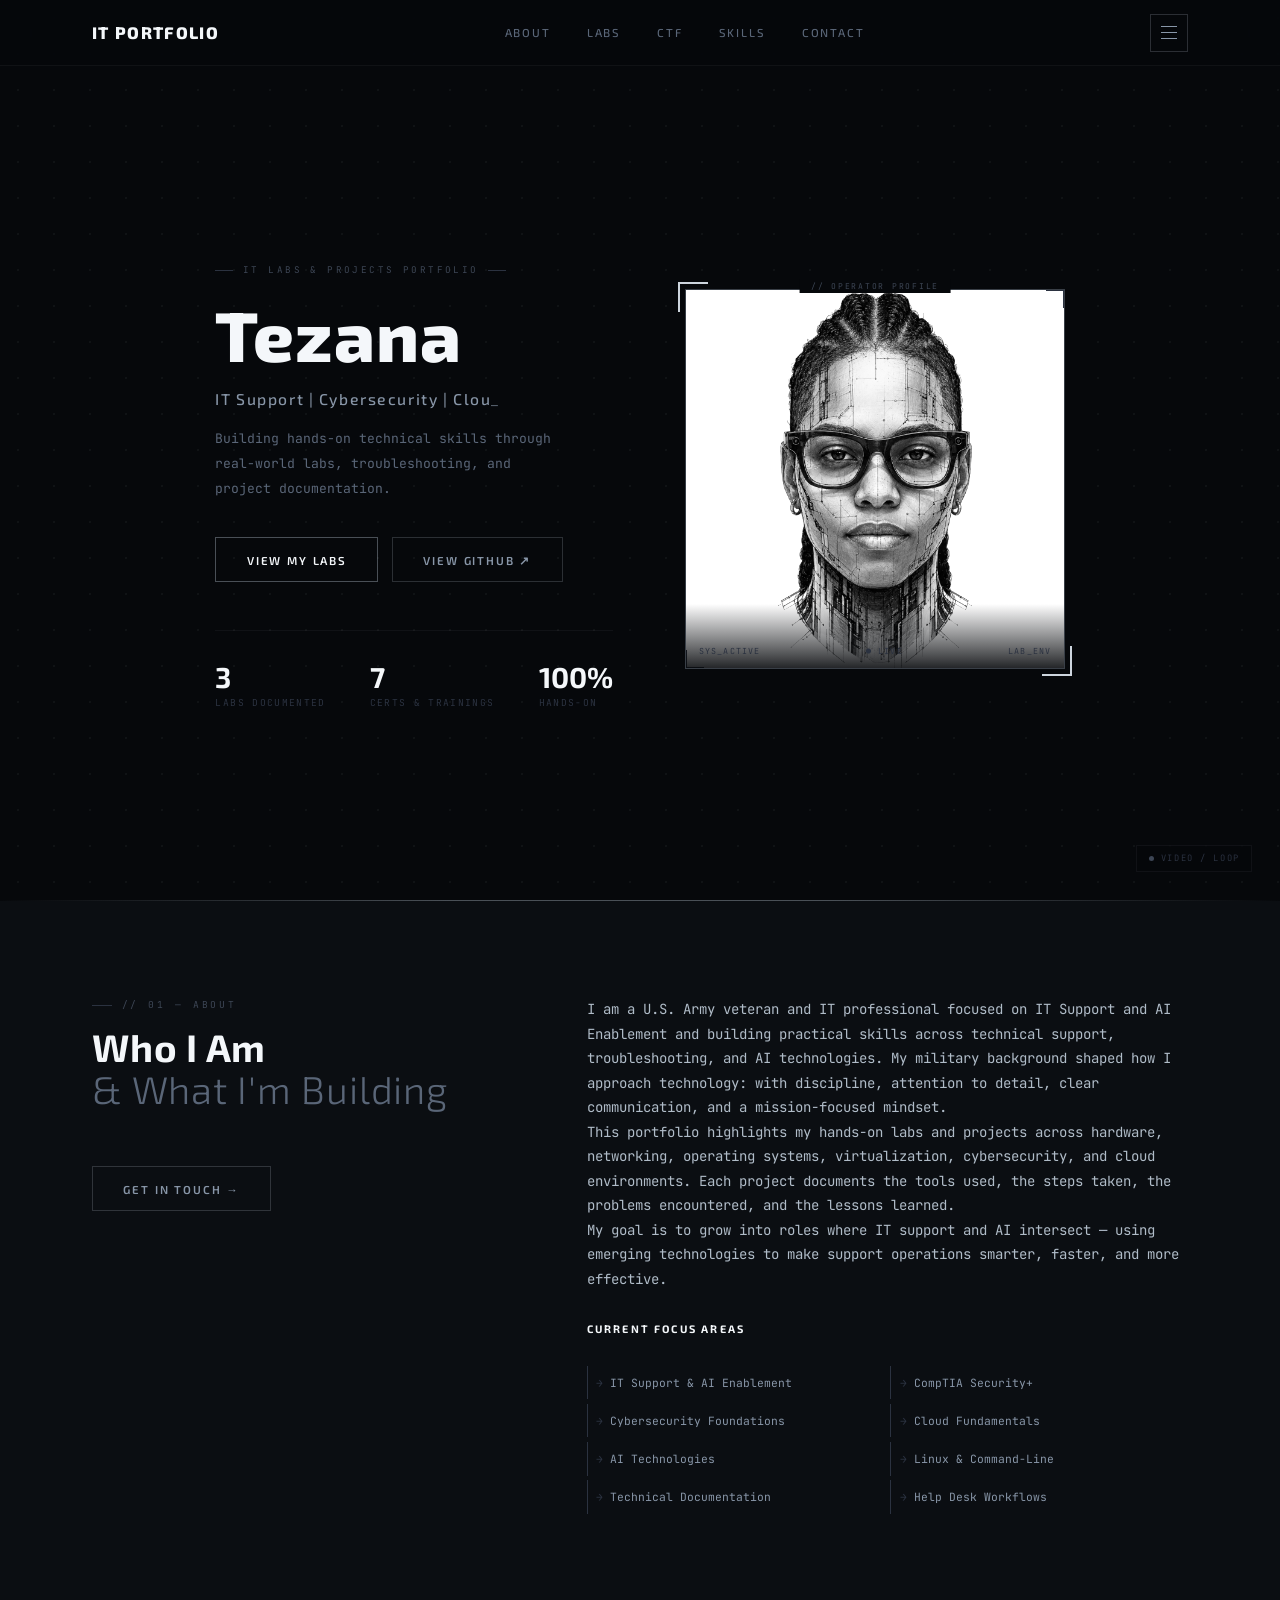
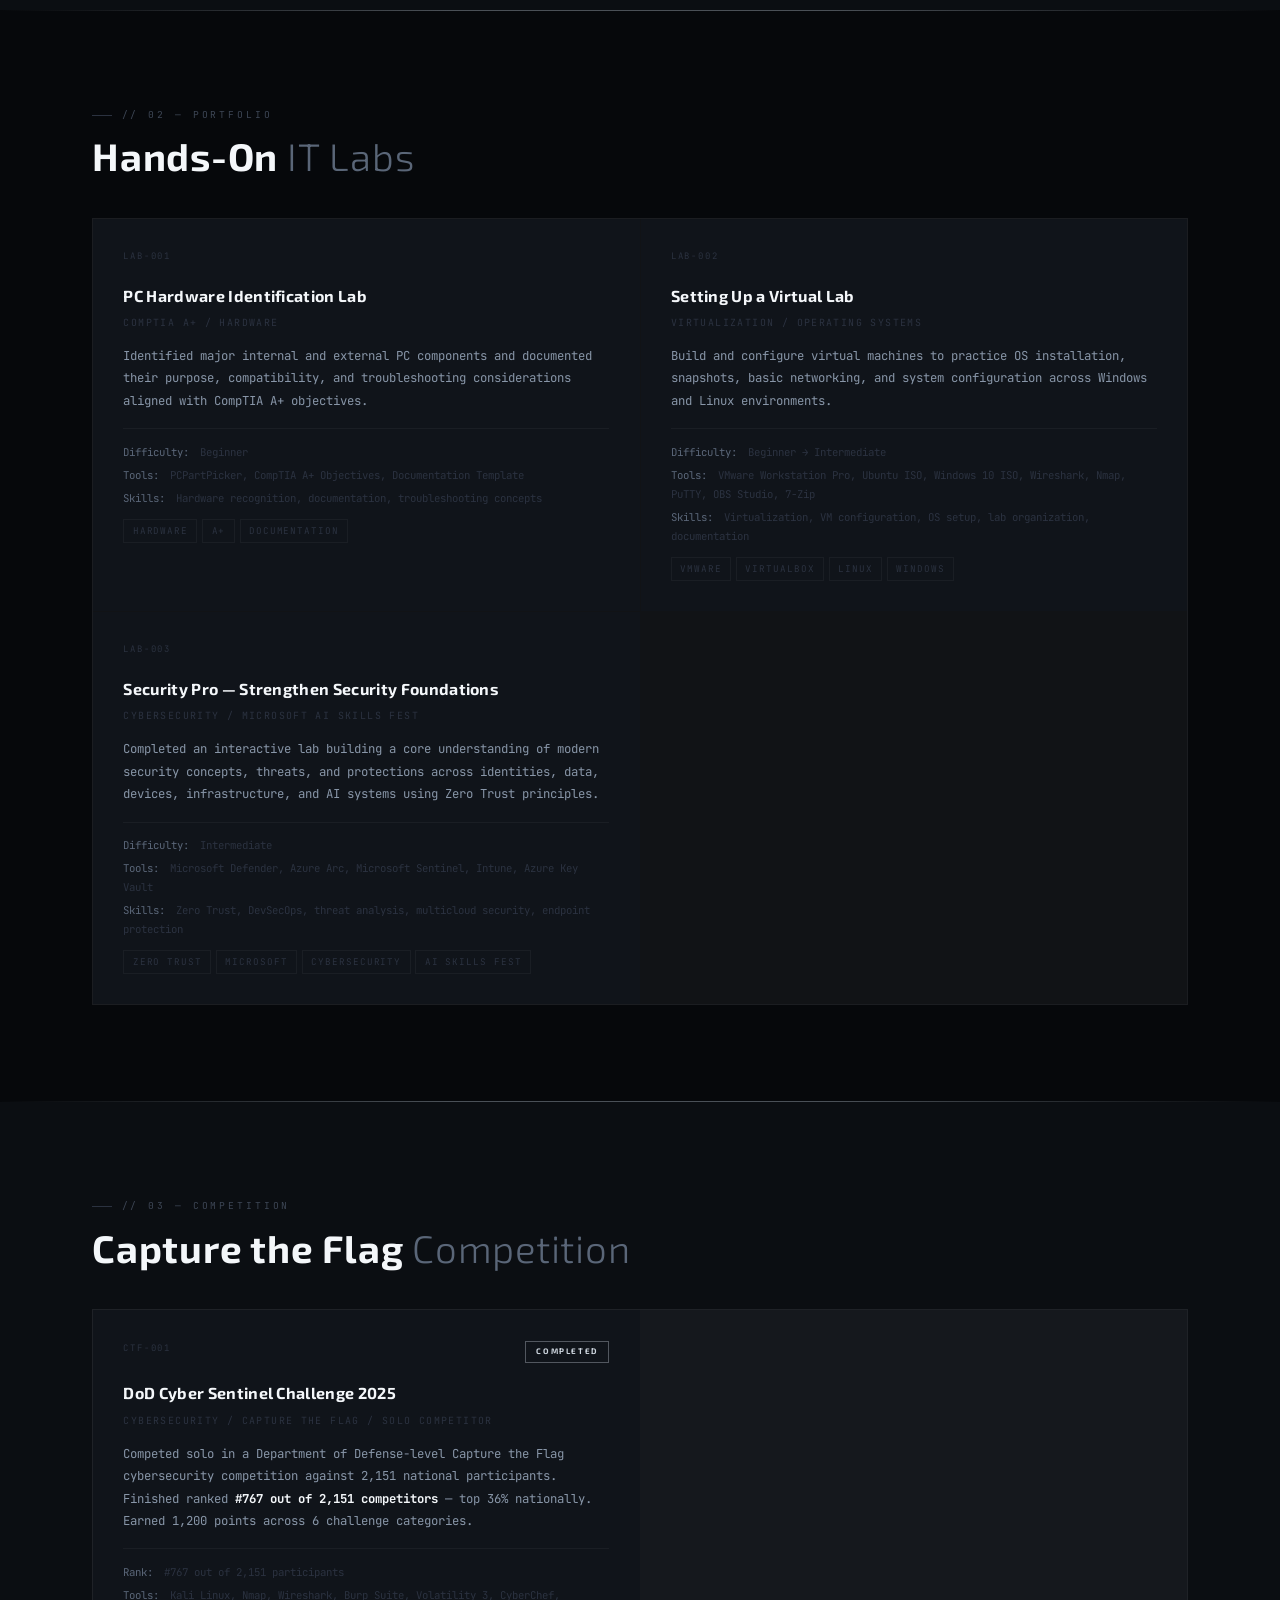
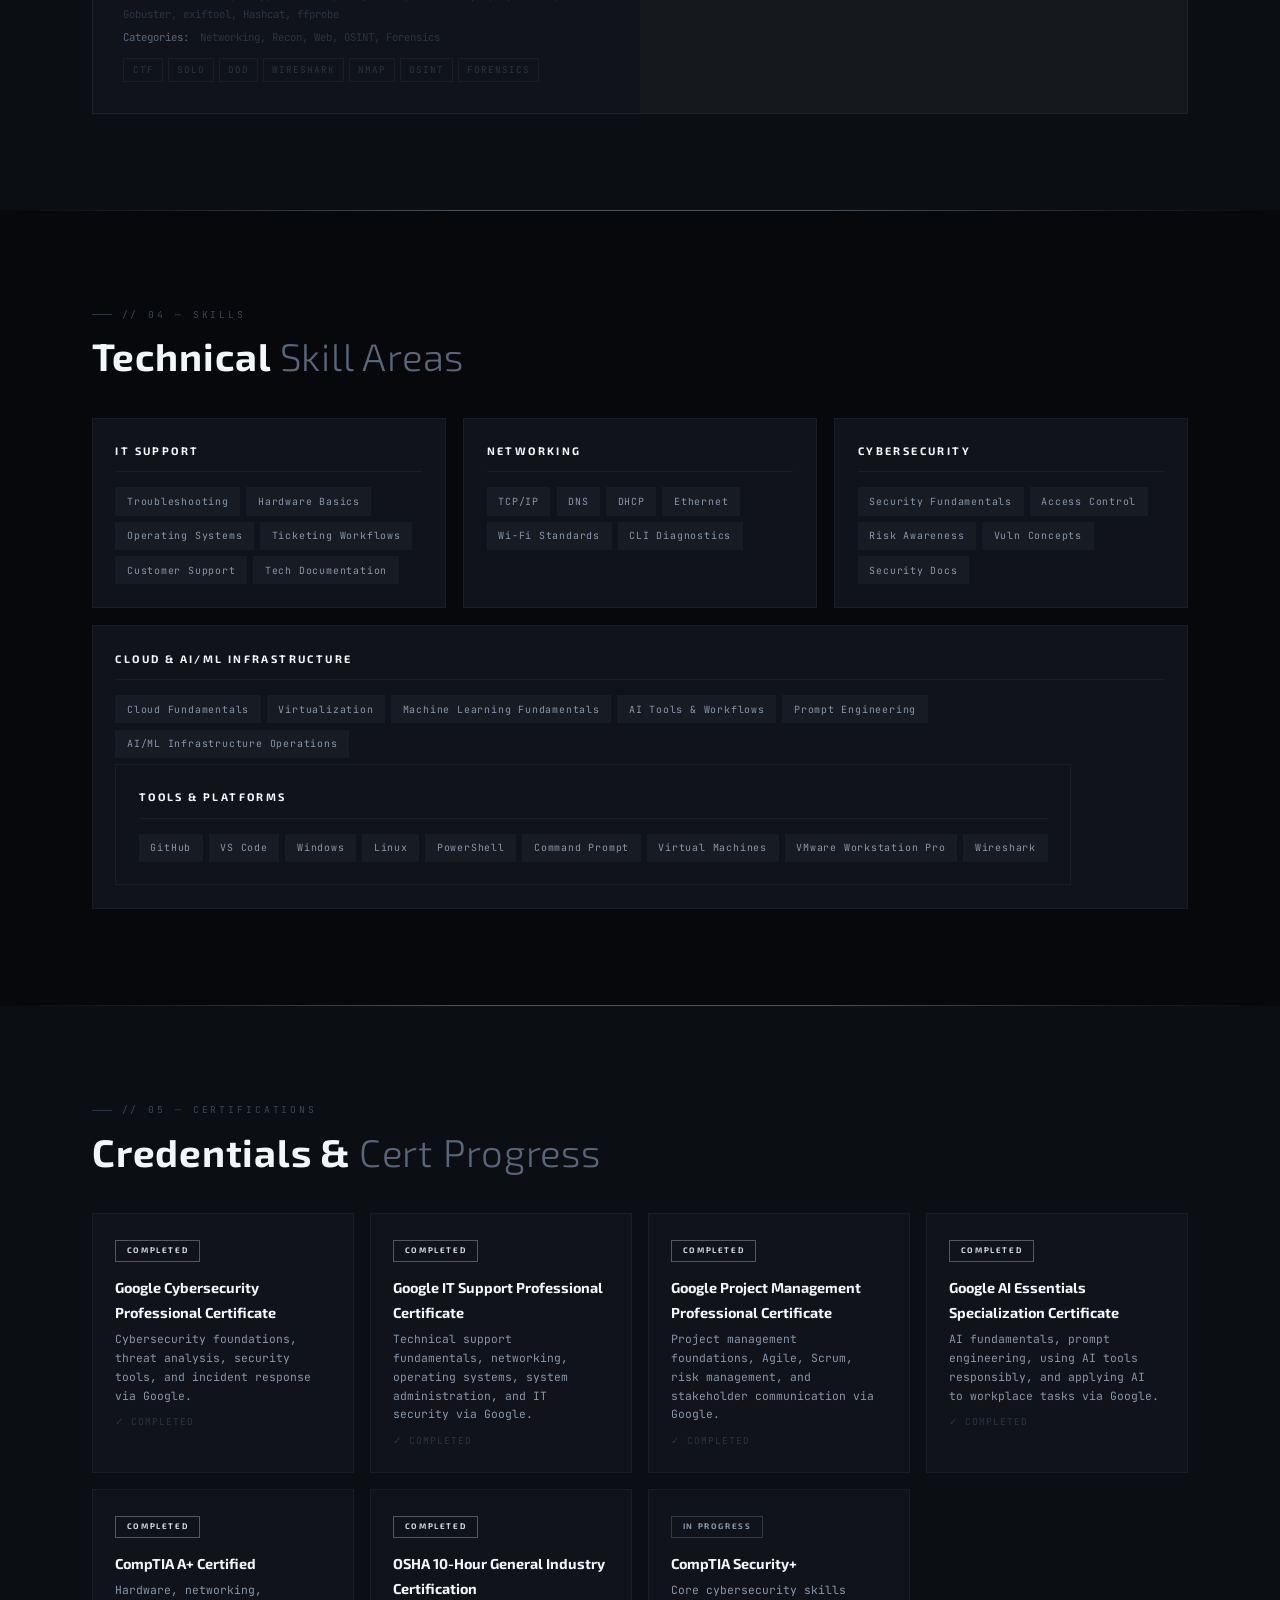
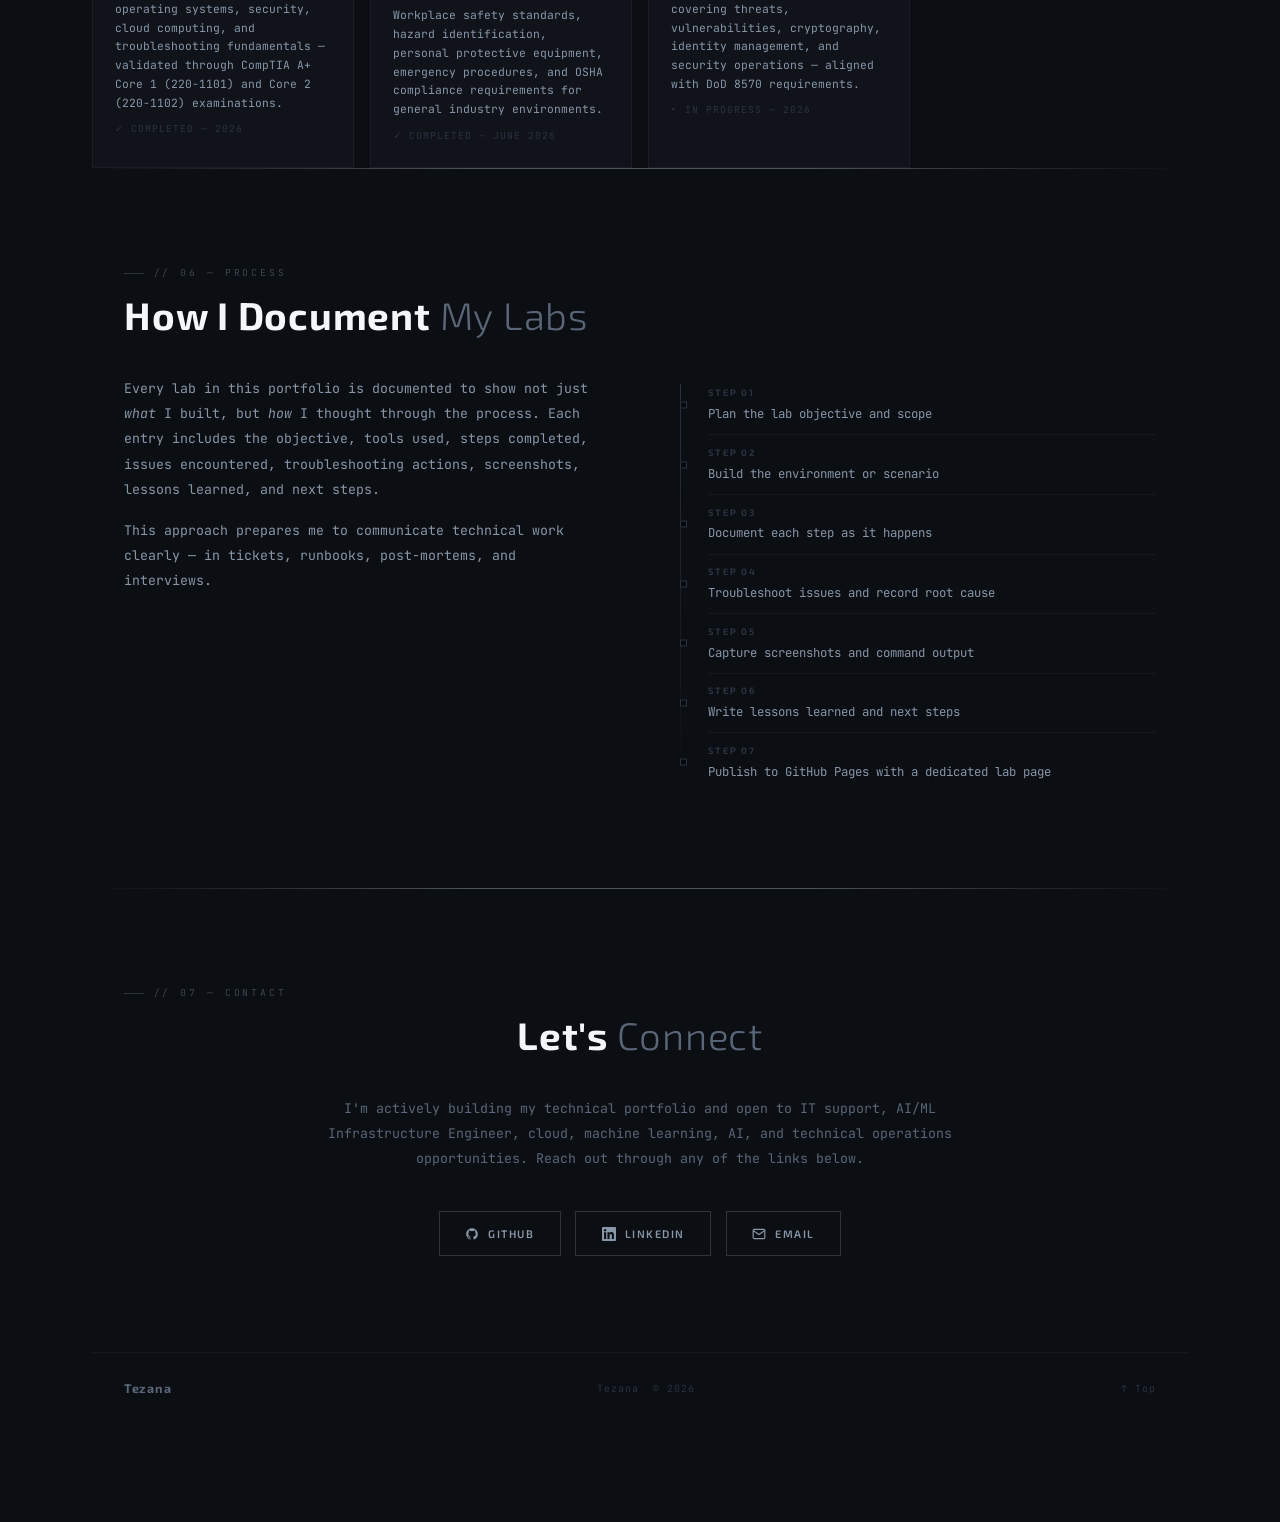
==== index.html @ 2a9b1619 "Refine professional background description in index.html Removed redundancy in the description of pr" ====
<!DOCTYPE html>
<html lang="en">
<head>
  <meta charset="UTF-8"/>
  <meta name="viewport" content="width=device-width, initial-scale=1.0"/>
  <meta name="description" content="Tezana — IT Labs & Project Portfolio. Hands-on labs in IT support, cybersecurity, cloud, and AI/ML Infrastructure Engineer technologies."/>
  <title>Tezana | IT Labs Portfolio</title>
  <link rel="preconnect" href="https://fonts.googleapis.com">
  <link href="https://fonts.googleapis.com/css2?family=Exo+2:wght@300;400;600;700;800&family=JetBrains+Mono:wght@300;400;500&display=swap" rel="stylesheet">

<style>
*,*::before,*::after{box-sizing:border-box;margin:0;padding:0}
html{scroll-behavior:smooth}
:root{
  --void:#06080b;--abyss:#0b0e12;--deep:#10141a;--coal:#171c23;
  --gun:#1f252e;--steel:#2b3240;--dim:#3d4655;--mid:#5a6678;
  --silver:#8896a8;--mist:#b0bcc8;--fog:#cdd5de;--near:#e8ecf0;
  --white:#f4f7fa;--pure:#ffffff;
  --b0:rgba(176,188,200,.06);--b1:rgba(176,188,200,.12);
  --b2:rgba(176,188,200,.22);--b3:rgba(176,188,200,.40);
  --glow-sm:0 0 16px rgba(176,188,200,.12);
  --glow-md:0 0 30px rgba(176,188,200,.18);
  --fh:'Exo 2',sans-serif;--fm:'JetBrains Mono',monospace;
  --nav:66px;--max:1160px;
}
body{background:var(--void);color:var(--mist);font-family:var(--fm);font-size:.875rem;line-height:1.75;overflow-x:hidden}
a{color:inherit;text-decoration:none}
img{display:block;max-width:100%}
::-webkit-scrollbar{width:4px}
::-webkit-scrollbar-track{background:var(--abyss)}
::-webkit-scrollbar-thumb{background:var(--steel);border-radius:2px}
.wrap{max-width:var(--max);margin:0 auto;padding:0 2rem}
.sec{padding:6rem 0}
.ruled{height:1px;background:linear-gradient(90deg,transparent,var(--b3) 35%,var(--b3) 65%,transparent)}
.eyebrow{font-family:var(--fm);font-size:.6rem;letter-spacing:.3em;text-transform:uppercase;color:var(--dim);display:flex;align-items:center;gap:.6rem;margin-bottom:.75rem}
.eyebrow::before{content:'';flex-shrink:0;width:20px;height:1px;background:var(--steel)}
.sec-title{font-family:var(--fh);font-size:clamp(1.7rem,3vw,2.4rem);font-weight:700;color:var(--white);letter-spacing:.02em;line-height:1.1;margin-bottom:2.5rem}
.sec-title span{color:var(--mid);font-weight:300}
.reveal{opacity:0;transform:translateY(20px);transition:opacity .65s ease,transform .65s ease}
.reveal.on{opacity:1;transform:none}
.btn{display:inline-flex;align-items:center;gap:.45rem;font-family:var(--fh);font-size:.72rem;font-weight:600;letter-spacing:.16em;text-transform:uppercase;padding:.72rem 1.9rem;border:1px solid var(--b3);color:var(--white);background:transparent;cursor:pointer;position:relative;overflow:hidden;transition:box-shadow .25s,border-color .25s}
.btn::after{content:'';position:absolute;inset:0;background:rgba(255,255,255,.06);transform:translateX(-110%);transition:transform .3s ease}
.btn:hover{border-color:var(--fog);box-shadow:var(--glow-md)}
.btn:hover::after{transform:translateX(0)}
.btn-ghost{border-color:var(--b2);color:var(--silver)}
.btn-ghost:hover{border-color:var(--b2);color:var(--mist)}
.btn-card{font-family:var(--fm);font-size:.62rem;letter-spacing:.1em;text-transform:uppercase;padding:.4rem 1rem;border:1px solid var(--b2);color:var(--silver);background:transparent;display:inline-block;transition:all .2s}
.btn-card:hover{border-color:var(--b3);color:var(--white);background:var(--gun)}
.badge{display:inline-block;font-family:var(--fh);font-size:.5rem;font-weight:700;letter-spacing:.2em;text-transform:uppercase;padding:.22rem .65rem;border:1px solid currentColor;line-height:1.6}
.b-done{color:var(--fog);border-color:rgba(205,213,222,.35)}
.b-wip{color:var(--silver);border-color:rgba(136,150,168,.28)}
.b-plan{color:var(--dim);border-color:rgba(61,70,85,.55)}
#nav{position:fixed;top:0;left:0;right:0;z-index:600;height:var(--nav);background:rgba(6,8,11,.92);backdrop-filter:blur(24px) saturate(150%);border-bottom:1px solid var(--b0);display:flex;align-items:center;transition:border-color .3s,box-shadow .3s}
#nav.scrolled{border-bottom-color:var(--b2);box-shadow:0 4px 32px rgba(0,0,0,.55)}
#nav .wrap{display:flex;align-items:center;justify-content:space-between;width:100%}
.nav-logo{font-family:var(--fh);font-size:1.05rem;font-weight:800;letter-spacing:.08em;color:var(--white)}
.nav-logo span{font-weight:300;color:var(--silver)}
.nav-desk{list-style:none;display:flex;align-items:center;gap:2.25rem}
.nav-desk a{font-family:var(--fh);font-size:.72rem;font-weight:500;letter-spacing:.16em;text-transform:uppercase;color:var(--mid);position:relative;transition:color .2s}
.nav-desk a::after{content:'';position:absolute;bottom:-4px;left:0;right:0;height:1px;background:var(--fog);transform:scaleX(0);transform-origin:left;transition:transform .25s}
.nav-desk a:hover{color:var(--white)}
.nav-desk a:hover::after{transform:scaleX(1)}
.hbg{display:flex;flex-direction:column;justify-content:center;align-items:center;gap:5px;width:38px;height:38px;background:none;border:1px solid var(--b2);cursor:pointer;flex-shrink:0;transition:border-color .2s,box-shadow .2s}
.hbg:hover{border-color:var(--b2);box-shadow:var(--glow-sm)}
.hbg .bar{display:block;width:16px;height:1px;background:var(--silver);transition:transform .3s,opacity .3s,width .3s}
.hbg.open .bar:nth-child(1){transform:translateY(6px) rotate(45deg)}
.hbg.open .bar:nth-child(2){opacity:0;width:0}
.hbg.open .bar:nth-child(3){transform:translateY(-6px) rotate(-45deg)}
#dd{display:none;position:fixed;top:var(--nav);right:0;width:min(300px,90vw);background:rgba(15,19,24,.97);border:1px solid var(--b2);border-top:0;backdrop-filter:blur(24px);z-index:610;box-shadow:-4px 16px 48px rgba(0,0,0,.7)}
#dd.open{display:block}
.dd-head{padding:1rem 1.4rem .65rem;font-size:.55rem;letter-spacing:.3em;text-transform:uppercase;color:var(--steel);border-bottom:1px solid var(--b0);display:flex;justify-content:space-between;align-items:center}
.dd-dot{width:5px;height:5px;border-radius:50%;background:var(--dim);animation:pulse 2s ease infinite}
@keyframes pulse{0%,100%{opacity:1}50%{opacity:.2}}
.dd-list{list-style:none;padding:.4rem 0 .75rem}
.dd-list li a{display:flex;align-items:center;justify-content:space-between;padding:.65rem 1.4rem;font-family:var(--fh);font-size:1rem;font-weight:600;letter-spacing:.05em;color:var(--silver);border-bottom:1px solid var(--b0);transition:color .2s,background .2s,padding-left .2s}
.dd-list li:last-child a{border-bottom:0}
.dd-list li a:hover{color:var(--white);background:rgba(255,255,255,.03);padding-left:1.8rem}
.dd-arr{font-size:.65rem;color:var(--steel)}
#home{position:relative;min-height:100vh;display:flex;align-items:center;padding-top:var(--nav);overflow:hidden}
.vid-bg{position:absolute;inset:0;z-index:0;pointer-events:none}
.vid-bg video{width:100%;height:100%;object-fit:cover;object-position:center;opacity:.18;filter:grayscale(100%) brightness(.85)}
.vid-bg::before{content:'';position:absolute;inset:0;z-index:1;background:radial-gradient(ellipse 75% 65% at 55% 45%,transparent 15%,rgba(6,8,11,.72) 75%),linear-gradient(to bottom,rgba(6,8,11,.65) 0%,transparent 25%,transparent 72%,rgba(6,8,11,.95) 100%),linear-gradient(to right,rgba(6,8,11,.55) 0%,transparent 30%)}
.dots{position:absolute;inset:0;z-index:1;background-image:radial-gradient(circle,rgba(176,188,200,.055) 1px,transparent 1px);background-size:36px 36px;pointer-events:none}
.hero-in{position:relative;z-index:2;display:grid;grid-template-columns:1fr 380px;gap:4.5rem;align-items:center;width:100%}
.hero-copy{animation:up .75s ease both}
@keyframes up{from{opacity:0;transform:translateY(24px)}to{opacity:1;transform:none}}
.hero-badge{display:inline-flex;align-items:center;gap:.6rem;font-family:var(--fm);font-size:.58rem;letter-spacing:.26em;text-transform:uppercase;color:var(--dim);margin-bottom:1.4rem}
.hero-badge::before,.hero-badge::after{content:'';display:block;height:1px;width:18px;background:var(--steel)}
h1.hname{font-family:var(--fh);font-size:clamp(3rem,5.5vw,5.2rem);font-weight:800;color:var(--white);line-height:.95;letter-spacing:.015em;margin-bottom:1.1rem}
h1.hname .last{display:block;font-weight:300;color:var(--fog)}
.hero-hl{font-family:var(--fh);font-size:clamp(.78rem,1.4vw,.98rem);font-weight:500;letter-spacing:.1em;color:var(--silver);margin-bottom:.9rem;min-height:1.5em}
.cursor{opacity:.6;animation:blink 1s step-end infinite}
@keyframes blink{0%,100%{opacity:.6}50%{opacity:0}}
.hero-sub{font-size:.82rem;line-height:1.9;color:var(--mid);max-width:44ch;margin-bottom:2.2rem}
.hero-btns{display:flex;gap:.85rem;flex-wrap:wrap}
.hstats{display:flex;gap:2.75rem;margin-top:3rem;padding-top:2rem;border-top:1px solid var(--b0)}
.hs-n{font-family:var(--fh);font-size:1.8rem;font-weight:700;color:var(--white);line-height:1}
.hs-l{font-size:.6rem;letter-spacing:.14em;text-transform:uppercase;color:var(--steel);margin-top:.2rem}
.pf-wrap{animation:pf .9s .2s ease both}
@keyframes pf{from{opacity:0;transform:translateY(18px) scale(.97)}to{opacity:1;transform:none}}
.pf-outer{position:relative;display:inline-block;width:100%}
.pf-outer::before,.pf-outer::after{content:'';position:absolute;width:30px;height:30px;z-index:5}
.pf-outer::before{top:-7px;left:-7px;border-top:2px solid var(--fog);border-left:2px solid var(--fog)}
.pf-outer::after{bottom:-7px;right:-7px;border-bottom:2px solid var(--fog);border-right:2px solid var(--fog)}
.pf-inner{border:1px solid var(--b2);overflow:hidden;background:var(--coal);position:relative}
.pf-inner::before,.pf-inner::after{content:'';position:absolute;z-index:4;pointer-events:none;width:18px;height:18px}
.pf-inner::before{top:0;right:0;border-top:1px solid var(--steel);border-right:1px solid var(--steel)}
.pf-inner::after{bottom:0;left:0;border-bottom:1px solid var(--steel);border-left:1px solid var(--steel)}
.pf-inner img{width:100%;display:block;filter:grayscale(100%) contrast(1.06);transition:filter .45s}
.pf-outer:hover .pf-inner img{filter:grayscale(55%) contrast(1.08)}
.pf-placeholder{width:100%;aspect-ratio:3/4;background:var(--coal);display:flex;flex-direction:column;align-items:center;justify-content:center;gap:1rem}
.pf-placeholder .initials{font-family:var(--fh);font-size:4rem;font-weight:800;color:var(--steel);letter-spacing:.05em}
.pf-placeholder .ph-label{font-family:var(--fm);font-size:.6rem;letter-spacing:.2em;text-transform:uppercase;color:var(--dim);text-align:center}
.pf-scan{position:absolute;left:0;right:0;height:70px;background:linear-gradient(transparent,rgba(200,210,220,.05),transparent);pointer-events:none;z-index:3;top:-70px;animation:scan 3.8s linear infinite}
@keyframes scan{to{top:110%}}
.pf-hud{position:absolute;bottom:0;left:0;right:0;z-index:5;padding:2.5rem .8rem .6rem;background:linear-gradient(transparent,rgba(6,8,11,.88));display:flex;justify-content:space-between;font-family:var(--fm);font-size:.52rem;letter-spacing:.14em;text-transform:uppercase;color:var(--steel)}
.live{animation:blink 2.2s step-end infinite}
.pf-id{position:absolute;top:-10px;left:50%;transform:translateX(-50%);font-family:var(--fm);font-size:.5rem;letter-spacing:.22em;text-transform:uppercase;color:var(--dim);background:var(--void);padding:0 .7rem;white-space:nowrap;z-index:6}
.vid-tag{position:absolute;bottom:1.75rem;right:1.75rem;z-index:10;display:flex;align-items:center;gap:.45rem;font-family:var(--fm);font-size:.55rem;letter-spacing:.18em;text-transform:uppercase;color:var(--steel);border:1px solid var(--b0);background:rgba(6,8,11,.55);padding:.3rem .7rem;backdrop-filter:blur(8px)}
.vid-dot{width:5px;height:5px;border-radius:50%;background:var(--dim);animation:blink 1.9s ease infinite}
#about{background:var(--abyss)}
.about-grid{display:grid;grid-template-columns:1fr 1.45fr;gap:5rem;align-items:start}
.about-body p{font-size:.83rem;line-height:1.9;color:var(--silver);margin-bottom:1.1rem}
.focus-grid{display:grid;grid-template-columns:1fr 1fr;gap:.3rem;margin-top:1.75rem}
.fi{font-size:.71rem;color:var(--silver);padding:.42rem .55rem;border-left:1px solid var(--steel);transition:border-color .2s,color .2s}
.fi::before{content:'→ ';color:var(--steel)}
.fi:hover{border-color:var(--fog);color:var(--white)}
.labs-grid{display:grid;grid-template-columns:repeat(2,1fr);gap:1px;background:var(--b0);border:1px solid var(--b0)}
.lc{background:var(--deep);padding:1.9rem;display:block;color:inherit;transition:background .22s}
.lc:hover{background:var(--coal)}
.lc-row1{display:flex;justify-content:space-between;align-items:flex-start;margin-bottom:1.05rem}
.lc-num{font-family:var(--fm);font-size:.56rem;letter-spacing:.2em;color:var(--steel)}
.lc-title{font-family:var(--fh);font-size:1rem;font-weight:700;color:var(--white);margin-bottom:.28rem;letter-spacing:.02em}
.lc-cat{font-size:.62rem;letter-spacing:.14em;text-transform:uppercase;color:var(--steel);margin-bottom:.85rem}
.lc-sum{font-size:.77rem;line-height:1.82;color:var(--silver);margin-bottom:1rem}
.lc-meta{border-top:1px solid var(--b0);padding-top:.85rem;display:flex;flex-direction:column;gap:.28rem;font-size:.67rem;color:var(--steel)}
.lc-meta strong{color:var(--mid);font-weight:400;margin-right:.3rem}
.chips{display:flex;flex-wrap:wrap;gap:.3rem;margin-top:.7rem}
.chip{font-size:.58rem;letter-spacing:.1em;text-transform:uppercase;padding:.18rem .52rem;border:1px solid var(--b0);color:var(--steel);transition:border-color .2s,color .2s}
.lc:hover .chip{border-color:var(--b1);color:var(--mid)}
#ctf{background:var(--abyss)}
.proj-grid{display:grid;grid-template-columns:repeat(2,1fr);gap:1.4rem}
.pc{border:1px solid var(--b0);padding:1.9rem;background:var(--deep);position:relative;overflow:hidden;transition:border-color .25s,box-shadow .25s}
.pc::after{content:'';position:absolute;top:0;left:0;right:0;height:1px;background:linear-gradient(90deg,transparent,var(--b2),transparent);opacity:0;transition:opacity .3s}
.pc:hover{border-color:var(--b2);box-shadow:var(--glow-sm)}
.pc:hover::after{opacity:1}
.pc-num{font-family:var(--fm);font-size:.52rem;letter-spacing:.22em;color:var(--steel);margin-bottom:.55rem}
.pc-title{font-family:var(--fh);font-size:1.05rem;font-weight:700;color:var(--white);margin-bottom:.45rem}
.pc-prob{font-size:.72rem;color:var(--steel);font-style:italic;margin-bottom:.8rem;line-height:1.65}
.pc-body{font-size:.77rem;line-height:1.85;color:var(--silver);margin-bottom:.85rem}
.pc-tools{font-size:.64rem;color:var(--steel);margin-bottom:1.2rem}
.pc-tools strong{color:var(--mid);font-weight:400}
.sk-grid{display:grid;grid-template-columns:repeat(3,1fr);gap:1.1rem}
.sg{background:var(--deep);border:1px solid var(--b0);padding:1.4rem;transition:border-color .2s}
.sg:hover{border-color:var(--b1)}
.sg:last-child{grid-column:1/-1}
.sg-h{font-family:var(--fh);font-size:.68rem;font-weight:700;letter-spacing:.22em;text-transform:uppercase;color:var(--white);padding-bottom:.7rem;margin-bottom:.95rem;border-bottom:1px solid var(--b0)}
.tags{display:flex;flex-wrap:wrap;gap:.38rem}
.sk{font-size:.62rem;letter-spacing:.08em;padding:.28rem .66rem;background:var(--coal);color:var(--silver);border:1px solid transparent;transition:all .2s}
.sk:hover{border-color:var(--b2);background:var(--gun);color:var(--white)}
#certs{background:var(--abyss)}
.cert-grid{display:grid;grid-template-columns:repeat(auto-fill,minmax(255px,1fr));gap:1rem}
.cc{border:1px solid var(--b0);padding:1.4rem;background:var(--deep);transition:border-color .2s}
.cc:hover{border-color:var(--b2)}
.cc .badge{margin-bottom:.85rem;display:inline-block}
.cc-name{font-family:var(--fh);font-size:.9rem;font-weight:700;color:var(--white);margin-bottom:.3rem}
.cc-focus{font-size:.71rem;color:var(--silver);line-height:1.65;margin-bottom:.55rem}
.cc-date{font-size:.6rem;letter-spacing:.1em;text-transform:uppercase;color:var(--steel)}
.doc-grid{display:grid;grid-template-columns:1fr 1fr;gap:5rem;align-items:start}
.doc-body p{font-size:.83rem;line-height:1.9;color:var(--silver);margin-bottom:1rem}
.tl{list-style:none;position:relative;padding-left:1.75rem}
.tl::before{content:'';position:absolute;left:0;top:8px;bottom:8px;width:1px;background:linear-gradient(var(--steel),transparent)}
.tl li{position:relative;padding:.6rem 0;font-size:.77rem;color:var(--silver);border-bottom:1px solid var(--b0)}
.tl li:last-child{border-bottom:none}
.tl li::before{content:'';position:absolute;left:-1.75rem;top:50%;transform:translateY(-50%);width:7px;height:7px;border:1px solid var(--steel);background:var(--void)}
.tl li strong{display:block;font-family:var(--fh);font-size:.58rem;letter-spacing:.2em;text-transform:uppercase;color:var(--steel);font-weight:700;margin-bottom:.1rem}
#contact{background:var(--abyss)}
.con-c{max-width:640px;margin:0 auto;text-align:center}
.con-c p{font-size:.83rem;line-height:1.9;color:var(--mid);margin-bottom:2.5rem}
.con-links{display:flex;justify-content:center;flex-wrap:wrap;gap:.9rem}
.cl-btn{display:inline-flex;align-items:center;gap:.55rem;font-family:var(--fh);font-size:.68rem;font-weight:600;letter-spacing:.14em;text-transform:uppercase;padding:.72rem 1.6rem;border:1px solid var(--b2);color:var(--silver);background:transparent;transition:all .22s}
.cl-btn:hover{border-color:var(--b3);color:var(--white);background:var(--gun);box-shadow:var(--glow-sm)}
.cl-btn svg{width:14px;height:14px;flex-shrink:0;fill:currentColor}
footer{border-top:1px solid var(--b0);padding:1.6rem 0}
footer .wrap{display:flex;justify-content:space-between;align-items:center;font-size:.62rem;letter-spacing:.1em;color:var(--steel)}
footer a{transition:color .2s}
footer a:hover{color:var(--white)}
.f-brand{font-family:var(--fh);font-size:.78rem;font-weight:700;color:var(--mid);letter-spacing:.06em}
@media(max-width:1024px){.sk-grid{grid-template-columns:repeat(2,1fr)}.sg:last-child{grid-column:auto}}
@media(max-width:820px){.hero-in{grid-template-columns:1fr;gap:3rem}.pf-wrap{order:-1}.pf-outer{max-width:300px;margin:0 auto}.about-grid,.doc-grid{grid-template-columns:1fr;gap:3rem}.labs-grid,.proj-grid{grid-template-columns:1fr}.nav-desk{display:none}footer .wrap{flex-direction:column;gap:.5rem;text-align:center}}
@media(max-width:540px){.sk-grid{grid-template-columns:1fr}.wrap{padding:0 1.2rem}.sec{padding:4rem 0}}
</style>
</head>
<body>

<nav id="nav">
  <div class="wrap">
    <a href="#home" class="nav-logo">IT PORTFOLIO</a>
    <ul class="nav-desk">
      <li><a href="#about">About</a></li>
      <li><a href="#labs">Labs</a></li>
      <li><a href="#ctf">CTF</a></li>
      <li><a href="#skills">Skills</a></li>
      <li><a href="#contact">Contact</a></li>
    </ul>
    <button class="hbg" id="hbg" aria-label="Menu">
      <span class="bar"></span><span class="bar"></span><span class="bar"></span>
    </button>
  </div>
</nav>

<div id="dd">
  <div class="dd-head"><span>Navigation</span><span class="dd-dot"></span></div>
  <ul class="dd-list">
    <li><a href="#home">Home <span class="dd-arr">→</span></a></li>
    <li><a href="#labs">Portfolio <span class="dd-arr">→</span></a></li>
    <li><a href="https://www.linkedin.com/in/tezanawhite/" target="_blank" rel="noopener">LinkedIn <span class="dd-arr">↗</span></a></li>
    <li><a href="https://github.com/tezana" target="_blank" rel="noopener">GitHub <span class="dd-arr">↗</span></a></li>
    <li><a href="#contact">Contact <span class="dd-arr">→</span></a></li>
  </ul>
</div>

<section id="home">
  <div class="vid-bg">
    <video autoplay muted loop playsinline aria-hidden="true">
      <source src="assets/videos/hero-video.mp4" type="video/mp4"/>
    </video>
  </div>
  <div class="dots" aria-hidden="true"></div>
  <div class="wrap">
    <div class="hero-in">
      <div class="hero-copy">
        <div class="hero-badge">IT Labs &amp; Projects Portfolio</div>
        <h1 class="hname">Tezana</h1>
        <p class="hero-hl"><span id="tw">IT Support | Cybersecurity | Cloud | AI/ML Infrastructure Engineer Labs</span><span class="cursor">_</span></p>
        <p class="hero-sub">Building hands-on technical skills through real-world labs, troubleshooting, and project documentation.</p>
        <div class="hero-btns">
          <a href="#labs" class="btn">View My Labs</a>
          <a href="https://github.com/tezana" target="_blank" rel="noopener" class="btn btn-ghost">View GitHub ↗</a>
        </div>
        <div class="hstats">
          <div><div class="hs-n" data-count="3">3</div><div class="hs-l">Labs Documented</div></div>
          <div><div class="hs-n" data-count="7">7</div><div class="hs-l">Certs &amp; Trainings</div></div>
          <div><div class="hs-n" data-count="100" data-sfx="%">100%</div><div class="hs-l">Hands-On</div></div>
        </div>
      </div>
      <div class="pf-wrap">
        <div class="pf-outer">
          <span class="pf-id">// OPERATOR PROFILE</span>
          <div class="pf-inner">
            <div class="pf-scan" aria-hidden="true"></div>
            <img src="assets/images/profile-sci-fi.png" alt="Tezana portrait"/>
            <div class="pf-hud">
              <span>SYS_ACTIVE</span>
              <span class="live">● LIVE</span>
              <span>LAB_ENV</span>
            </div>
          </div>
        </div>
      </div>
    </div>
  </div>
  <div class="vid-tag" aria-hidden="true"><span class="vid-dot"></span> Video / Loop</div>
</section>

<div class="ruled"></div>

<section id="about" class="sec">
  <div class="wrap">
    <div class="about-grid">
      <div>
        <div class="eyebrow">// 01 — About</div>
        <h2 class="sec-title">Who I Am<br><span>&amp; What I'm Building</span></h2>
        <a href="#contact" class="btn btn-ghost" style="margin-top:1rem">Get In Touch →</a>
      </div>
      <div class="reveal">
<p>I am a U.S. Army veteran and IT professional focused on IT Support and AI Enablement and building practical skills across technical support, troubleshooting, and AI technologies. My military background shaped how I approach technology: with discipline, attention to detail, clear communication, and a mission-focused mindset.</p>
<p>This portfolio highlights my hands-on labs and projects across hardware, networking, operating systems, virtualization, cybersecurity, and cloud environments. Each project documents the tools used, the steps taken, the problems encountered, and the lessons learned.</p>
<p>My goal is to grow into roles where IT support and AI intersect — using emerging technologies to make support operations smarter, faster, and more effective.</p>
        <p style="font-family:var(--fh);font-size:.68rem;letter-spacing:.2em;color:var(--white);margin-top:1.75rem;margin-bottom:.55rem;font-weight:700;text-transform:uppercase;">Current Focus Areas</p>
        <div class="focus-grid">
          <span class="fi">IT Support &amp; AI Enablement</span>
          <span class="fi">CompTIA Security+</span>
          <span class="fi">Cybersecurity Foundations</span>
          <span class="fi">Cloud Fundamentals</span>
          <span class="fi">AI Technologies</span>
          <span class="fi">Linux &amp; Command-Line</span>
          <span class="fi">Technical Documentation</span>
          <span class="fi">Help Desk Workflows</span>
        </div>
      </div>
    </div>
  </div>
</section>

<div class="ruled"></div>

<section id="labs" class="sec">
  <div class="wrap">
    <div class="eyebrow">// 02 — Portfolio</div>
    <h2 class="sec-title">Hands-On <span>IT Labs</span></h2>
    <div class="labs-grid">
      <a href="lab-001.html" class="lc reveal">
        <div class="lc-row1"><span class="lc-num">LAB-001</span></div>
        <div class="lc-title">PC Hardware Identification Lab</div>
        <div class="lc-cat">CompTIA A+ / Hardware</div>
        <p class="lc-sum">Identified major internal and external PC components and documented their purpose, compatibility, and troubleshooting considerations aligned with CompTIA A+ objectives.</p>
        <div class="lc-meta">
          <span><strong>Difficulty:</strong> Beginner</span>
          <span><strong>Tools:</strong> PCPartPicker, CompTIA A+ Objectives, Documentation Template</span>
          <span><strong>Skills:</strong> Hardware recognition, documentation, troubleshooting concepts</span>
        </div>
        <div class="chips"><span class="chip">Hardware</span><span class="chip">A+</span><span class="chip">Documentation</span></div>
      </a>
      <a href="lab-002.html" class="lc reveal">
        <div class="lc-row1"><span class="lc-num">LAB-002</span></div>
        <div class="lc-title">Setting Up a Virtual Lab</div>
        <div class="lc-cat">Virtualization / Operating Systems</div>
        <p class="lc-sum">Build and configure virtual machines to practice OS installation, snapshots, basic networking, and system configuration across Windows and Linux environments.</p>
        <div class="lc-meta">
          <span><strong>Difficulty:</strong> Beginner → Intermediate</span>
          <span><strong>Tools:</strong> VMware Workstation Pro, Ubuntu ISO, Windows 10 ISO, Wireshark, Nmap, PuTTY, OBS Studio, 7-Zip</span>
          <span><strong>Skills:</strong> Virtualization, VM configuration, OS setup, lab organization, documentation</span>
        </div>
        <div class="chips"><span class="chip">VMware</span><span class="chip">VirtualBox</span><span class="chip">Linux</span><span class="chip">Windows</span></div>
      </a>
      <a href="lab-003.html" class="lc reveal">
        <div class="lc-row1"><span class="lc-num">LAB-003</span></div>
        <div class="lc-title">Security Pro — Strengthen Security Foundations</div>
        <div class="lc-cat">Cybersecurity / Microsoft AI Skills Fest</div>
        <p class="lc-sum">Completed an interactive lab building a core understanding of modern security concepts, threats, and protections across identities, data, devices, infrastructure, and AI systems using Zero Trust principles.</p>
        <div class="lc-meta">
          <span><strong>Difficulty:</strong> Intermediate</span>
          <span><strong>Tools:</strong> Microsoft Defender, Azure Arc, Microsoft Sentinel, Intune, Azure Key Vault</span>
          <span><strong>Skills:</strong> Zero Trust, DevSecOps, threat analysis, multicloud security, endpoint protection</span>
        </div>
        <div class="chips"><span class="chip">Zero Trust</span><span class="chip">Microsoft</span><span class="chip">Cybersecurity</span><span class="chip">AI Skills Fest</span></div>
      </a>

    </div>
  </div>
</section>

<div class="ruled"></div>

<section id="ctf" class="sec">
  <div class="wrap">
    <div class="eyebrow">// 03 — Competition</div>
    <h2 class="sec-title">Capture the Flag <span>Competition</span></h2>
    <div class="labs-grid">
      <a href="dod-cyber-sentinel.html" class="lc reveal">
        <div class="lc-row1"><span class="lc-num">CTF-001</span><span class="badge b-done">Completed</span></div>
        <div class="lc-title">DoD Cyber Sentinel Challenge 2025</div>
        <div class="lc-cat">Cybersecurity / Capture the Flag / Solo Competitor</div>
        <p class="lc-sum">Competed solo in a Department of Defense-level Capture the Flag cybersecurity competition against 2,151 national participants. Finished ranked <strong style="color:var(--white)">#767 out of 2,151 competitors</strong> — top 36% nationally. Earned 1,200 points across 6 challenge categories.</p>
        <div class="lc-meta">
          <span><strong>Rank:</strong> #767 out of 2,151 participants</span>
          <span><strong>Tools:</strong> Kali Linux, Nmap, Wireshark, Burp Suite, Volatility 3, CyberChef, Gobuster, exiftool, Hashcat, ffprobe</span>
          <span><strong>Categories:</strong> Networking, Recon, Web, OSINT, Forensics</span>
        </div>
        <div class="chips"><span class="chip">CTF</span><span class="chip">Solo</span><span class="chip">DoD</span><span class="chip">Wireshark</span><span class="chip">Nmap</span><span class="chip">OSINT</span><span class="chip">Forensics</span></div>
      </a>
    </div>
  </div>
</section>

<div class="ruled"></div>

<section id="skills" class="sec">
  <div class="wrap">
    <div class="eyebrow">// 04 — Skills</div>
    <h2 class="sec-title">Technical <span>Skill Areas</span></h2>
    <div class="sk-grid">
      <div class="sg reveal"><div class="sg-h">IT Support</div><div class="tags"><span class="sk">Troubleshooting</span><span class="sk">Hardware Basics</span><span class="sk">Operating Systems</span><span class="sk">Ticketing Workflows</span><span class="sk">Customer Support</span><span class="sk">Tech Documentation</span></div></div>
      <div class="sg reveal"><div class="sg-h">Networking</div><div class="tags"><span class="sk">TCP/IP</span><span class="sk">DNS</span><span class="sk">DHCP</span><span class="sk">Ethernet</span><span class="sk">Wi-Fi Standards</span><span class="sk">CLI Diagnostics</span></div></div>
      <div class="sg reveal"><div class="sg-h">Cybersecurity</div><div class="tags"><span class="sk">Security Fundamentals</span><span class="sk">Access Control</span><span class="sk">Risk Awareness</span><span class="sk">Vuln Concepts</span><span class="sk">Security Docs</span></div></div>
      <div class="sg reveal"><div class="sg-h">Cloud &amp; AI/ML Infrastructure</div><div class="tags"><span class="sk">Cloud Fundamentals</span><span class="sk">Virtualization</span><span class="sk">Machine Learning Fundamentals</span>
<span class="sk">AI Tools & Workflows</span>
<span class="sk">Prompt Engineering</span>
<span class="sk">AI/ML Infrastructure Operations</span>
      <div class="sg reveal"><div class="sg-h">Tools &amp; Platforms</div><div class="tags"><span class="sk">GitHub</span><span class="sk">VS Code</span><span class="sk">Windows</span><span class="sk">Linux</span><span class="sk">PowerShell</span><span class="sk">Command Prompt</span><span class="sk">Virtual Machines</span><span class="sk">VMware Workstation Pro</span><span class="sk">Wireshark</span></div></div>
    </div>
  </div>
</section>

<div class="ruled"></div>

<section id="certs" class="sec">
  <div class="wrap">
    <div class="eyebrow">// 05 — Certifications</div>
    <h2 class="sec-title">Credentials &amp; <span>Cert Progress</span></h2>
    <div class="cert-grid">

      <div class="cc reveal">
        <span class="badge b-done">Completed</span>
        <div class="cc-name">Google Cybersecurity Professional Certificate</div>
        <div class="cc-focus">Cybersecurity foundations, threat analysis, security tools, and incident response via Google.</div>
        <div class="cc-date">✓ Completed</div>
      </div>

      <div class="cc reveal">
        <span class="badge b-done">Completed</span>
        <div class="cc-name">Google IT Support Professional Certificate</div>
        <div class="cc-focus">Technical support fundamentals, networking, operating systems, system administration, and IT security via Google.</div>
        <div class="cc-date">✓ Completed</div>
      </div>

      <div class="cc reveal">
        <span class="badge b-done">Completed</span>
        <div class="cc-name">Google Project Management Professional Certificate</div>
        <div class="cc-focus">Project management foundations, Agile, Scrum, risk management, and stakeholder communication via Google.</div>
        <div class="cc-date">✓ Completed</div>
      </div>

      <div class="cc reveal">
        <span class="badge b-done">Completed</span>
        <div class="cc-name">Google AI Essentials Specialization Certificate</div>
        <div class="cc-focus">AI fundamentals, prompt engineering, using AI tools responsibly, and applying AI to workplace tasks via Google.</div>
        <div class="cc-date">✓ Completed</div>
      </div>

      <div class="cc reveal">
        <span class="badge b-done">Completed</span>
        <div class="cc-name">CompTIA A+ Certified</div>
        <div class="cc-focus">Hardware, networking, operating systems, security, cloud computing, and troubleshooting fundamentals — validated through CompTIA A+ Core 1 (220-1101) and Core 2 (220-1102) examinations.</div>
        <div class="cc-date">✓ Completed — 2026</div>
      </div>

      <div class="cc reveal">
        <span class="badge b-done">Completed</span>
        <div class="cc-name">OSHA 10-Hour General Industry Certification</div>
        <div class="cc-focus">Workplace safety standards, hazard identification, personal protective equipment, emergency procedures, and OSHA compliance requirements for general industry environments.</div>
        <div class="cc-date">✓ Completed — June 2026</div>
      </div>

      <div class="cc reveal">
        <span class="badge b-wip">In Progress</span>
        <div class="cc-name">CompTIA Security+</div>
        <div class="cc-focus">Core cybersecurity skills covering threats, vulnerabilities, cryptography, identity management, and security operations — aligned with DoD 8570 requirements.</div>
        <div class="cc-date">▸ In Progress — 2026</div>
      </div>

    </div>

<div class="ruled"></div>

<section id="documentation" class="sec">
  <div class="wrap">
    <div class="eyebrow">// 06 — Process</div>
    <h2 class="sec-title">How I Document <span>My Labs</span></h2>
    <div class="doc-grid">
      <div class="doc-body reveal">
        <p>Every lab in this portfolio is documented to show not just <em>what</em> I built, but <em>how</em> I thought through the process. Each entry includes the objective, tools used, steps completed, issues encountered, troubleshooting actions, screenshots, lessons learned, and next steps.</p>
        <p>This approach prepares me to communicate technical work clearly — in tickets, runbooks, post-mortems, and interviews.</p>
      </div>
      <div class="reveal">
        <ol class="tl">
          <li><strong>Step 01</strong>Plan the lab objective and scope</li>
          <li><strong>Step 02</strong>Build the environment or scenario</li>
          <li><strong>Step 03</strong>Document each step as it happens</li>
          <li><strong>Step 04</strong>Troubleshoot issues and record root cause</li>
          <li><strong>Step 05</strong>Capture screenshots and command output</li>
          <li><strong>Step 06</strong>Write lessons learned and next steps</li>
          <li><strong>Step 07</strong>Publish to GitHub Pages with a dedicated lab page</li>
        </ol>
      </div>
    </div>
  </div>
</section>

<div class="ruled"></div>

<section id="contact" class="sec">
  <div class="wrap">
    <div class="eyebrow">// 07 — Contact</div>
    <div class="con-c">
      <h2 class="sec-title" style="text-align:center">Let's <span>Connect</span></h2>
      <p>I'm actively building my technical portfolio and open to IT support, AI/ML Infrastructure Engineer, cloud, machine learning, AI, and technical operations opportunities. Reach out through any of the links below.</p>
      <div class="con-links">
        <a href="https://github.com/tezana" target="_blank" rel="noopener" class="cl-btn">
          <svg viewBox="0 0 24 24"><path d="M12 2C6.477 2 2 6.484 2 12.017c0 4.425 2.865 8.18 6.839 9.504.5.092.682-.217.682-.483 0-.237-.008-.868-.013-1.703-2.782.605-3.369-1.343-3.369-1.343-.454-1.158-1.11-1.466-1.11-1.466-.908-.62.069-.608.069-.608 1.003.07 1.531 1.032 1.531 1.032.892 1.53 2.341 1.088 2.91.832.092-.647.35-1.088.636-1.338-2.22-.253-4.555-1.113-4.555-4.951 0-1.093.39-1.988 1.029-2.688-.103-.253-.446-1.272.098-2.65 0 0 .84-.27 2.75 1.026A9.564 9.564 0 0112 6.844c.85.004 1.705.115 2.504.337 1.909-1.296 2.747-1.027 2.747-1.027.546 1.379.202 2.398.1 2.651.64.7 1.028 1.595 1.028 2.688 0 3.848-2.339 4.695-4.566 4.943.359.309.678.92.678 1.855 0 1.338-.012 2.419-.012 2.747 0 .268.18.58.688.482A10.019 10.019 0 0022 12.017C22 6.484 17.522 2 12 2z"/></svg>
          GitHub
        </a>
        <a href="https://linkedin.com/in/tezanawhite" target="_blank" rel="noopener" class="cl-btn">
          <svg viewBox="0 0 24 24"><path d="M20.447 20.452h-3.554v-5.569c0-1.328-.027-3.037-1.852-3.037-1.853 0-2.136 1.445-2.136 2.939v5.667H9.351V9h3.414v1.561h.046c.477-.9 1.637-1.85 3.37-1.85 3.601 0 4.267 2.37 4.267 5.455v6.286zM5.337 7.433a2.062 2.062 0 01-2.063-2.065 2.064 2.064 0 112.063 2.065zm1.782 13.019H3.555V9h3.564v11.452zM22.225 0H1.771C.792 0 0 .774 0 1.729v20.542C0 23.227.792 24 1.771 24h20.451C23.2 24 24 23.227 24 22.271V1.729C24 .774 23.2 0 22.222 0h.003z"/></svg>
          LinkedIn
        </a>
        <a href="mailto:tezana.white@gmail.com" class="cl-btn">
          <svg viewBox="0 0 24 24" fill="none" stroke="currentColor" stroke-width="2" style="fill:none">
            <path d="M4 4h16c1.1 0 2 .9 2 2v12c0 1.1-.9 2-2 2H4c-1.1 0-2-.9-2-2V6c0-1.1.9-2 2-2z"/>
            <polyline points="22,6 12,13 2,6"/>
          </svg>
          Email
        </a>
      </div>
    </div>
  </div>
</section>

<footer>
  <div class="wrap">
    <span class="f-brand">Tezana</span>
    <span>Tezana &nbsp;© 2026 </span>
    <a href="#home">↑ Top</a>
  </div>
</footer>

<script>
const hbg=document.getElementById('hbg');
const dd=document.getElementById('dd');
hbg.addEventListener('click',e=>{e.stopPropagation();hbg.classList.toggle('open');dd.classList.toggle('open');});
document.addEventListener('click',e=>{if(!hbg.contains(e.target)&&!dd.contains(e.target)){hbg.classList.remove('open');dd.classList.remove('open');}});
document.addEventListener('keydown',e=>{if(e.key==='Escape'){hbg.classList.remove('open');dd.classList.remove('open');}});
dd.querySelectorAll('a').forEach(a=>a.addEventListener('click',()=>{hbg.classList.remove('open');dd.classList.remove('open');}));
const nav=document.getElementById('nav');
window.addEventListener('scroll',()=>nav.classList.toggle('scrolled',scrollY>40),{passive:true});
const ro=new IntersectionObserver(entries=>{entries.forEach(e=>{if(!e.isIntersecting)return;const sibs=[...e.target.parentElement.children].filter(el=>el.classList.contains('reveal'));e.target.style.transitionDelay=sibs.indexOf(e.target)*70+'ms';e.target.classList.add('on');ro.unobserve(e.target);});},{threshold:.08});
document.querySelectorAll('.reveal').forEach(el=>ro.observe(el));
const co=new IntersectionObserver(entries=>{entries.forEach(e=>{if(!e.isIntersecting)return;const el=e.target,t=+el.dataset.count,sfx=el.dataset.sfx||'';let c=0,step=Math.max(1,Math.ceil(t/50));const tick=()=>{c=Math.min(c+step,t);el.textContent=c+sfx;if(c<t)requestAnimationFrame(tick);};requestAnimationFrame(tick);co.unobserve(el);});},{threshold:.5});
document.querySelectorAll('[data-count]').forEach(el=>co.observe(el));
const tw=document.getElementById('tw');
const phrases=['IT Support | Cybersecurity | Cloud | AI/ML Infrastructure Engineer Labs','Building Skills Through Hands-On Labs & Documentation','Troubleshoot · Configure · Document · Deploy'];
let pi=0,ci=0,del=false;
const tick=()=>{const p=phrases[pi];tw.textContent=del?p.slice(0,--ci):p.slice(0,++ci);let d=del?30:56;if(!del&&ci===p.length){d=2700;del=true;}else if(del&&ci===0){del=false;pi=(pi+1)%phrases.length;d=360;}setTimeout(tick,d);};
setTimeout(tick,900);
document.querySelectorAll('a[href^="#"]').forEach(a=>{a.addEventListener('click',e=>{const t=document.querySelector(a.getAttribute('href'));if(!t)return;e.preventDefault();window.scrollTo({top:t.getBoundingClientRect().top+scrollY-70,behavior:'smooth'});});});
</script>
</body>
</html>
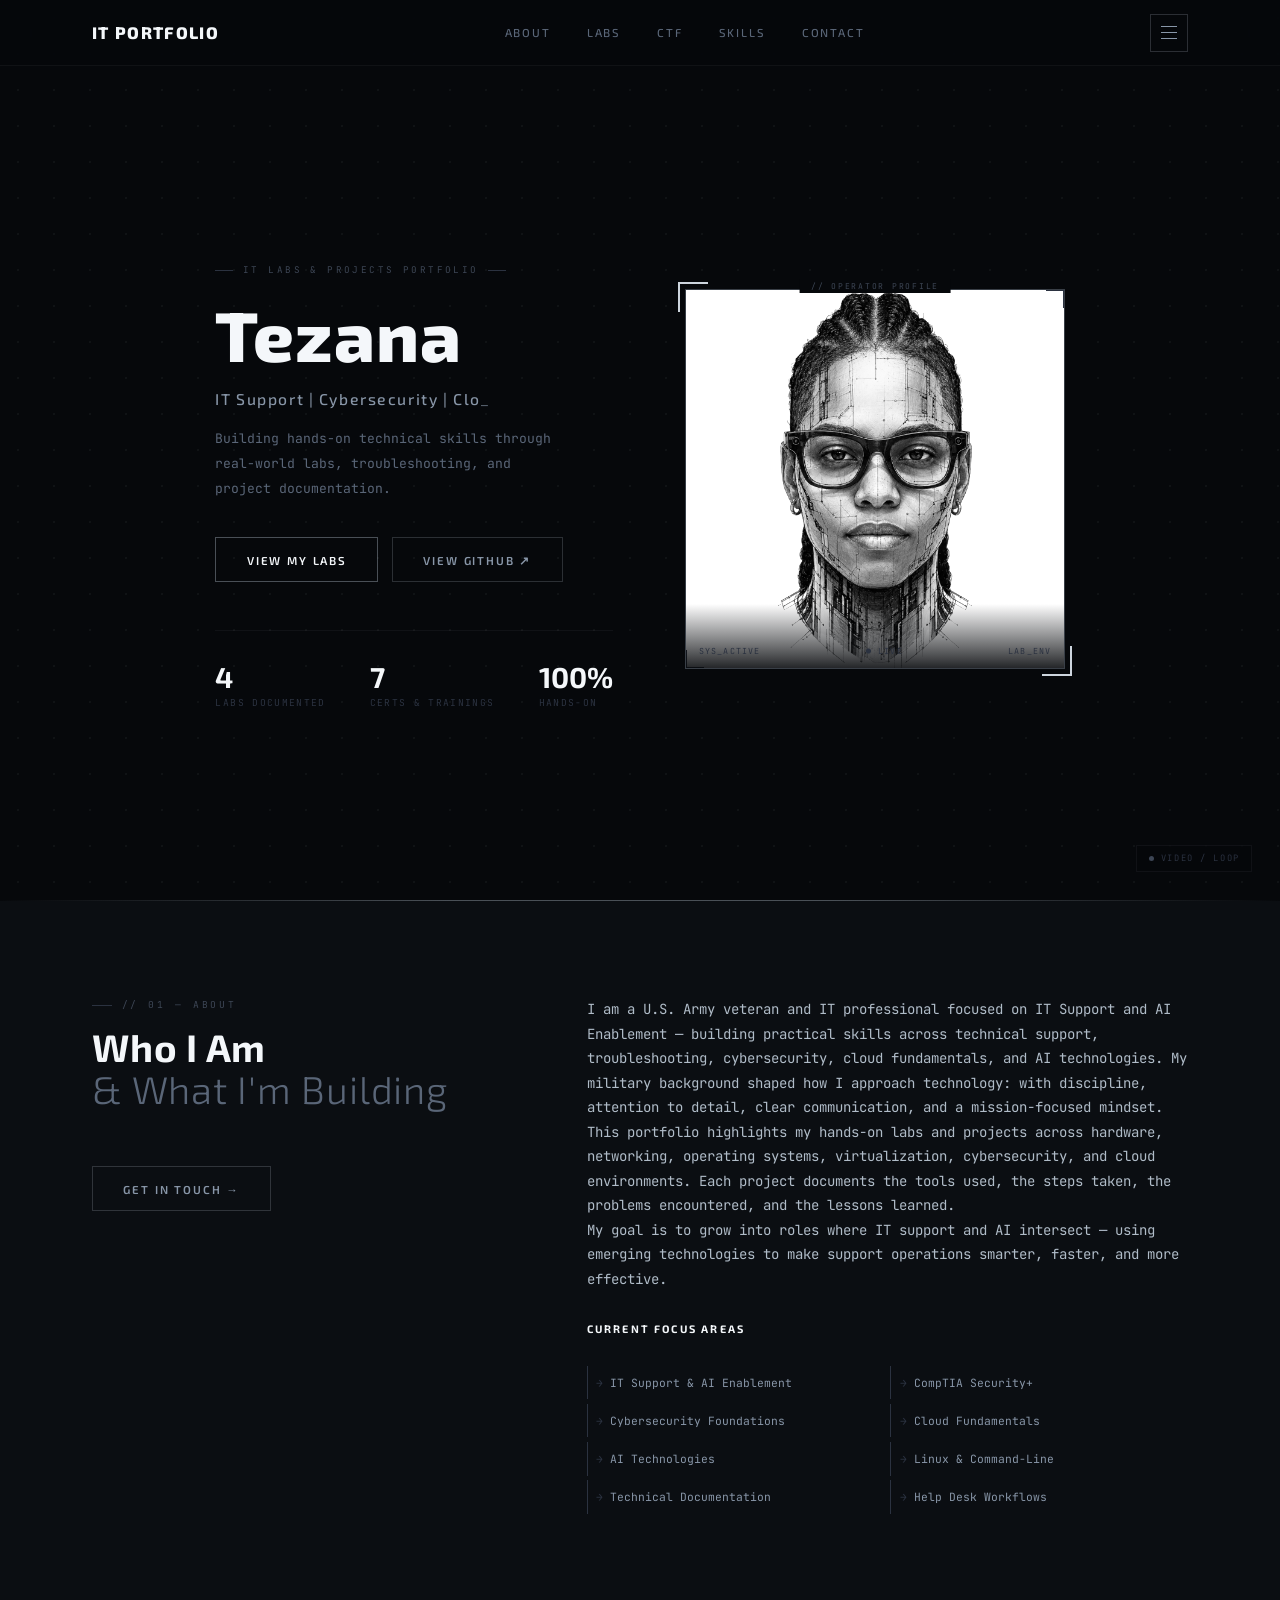
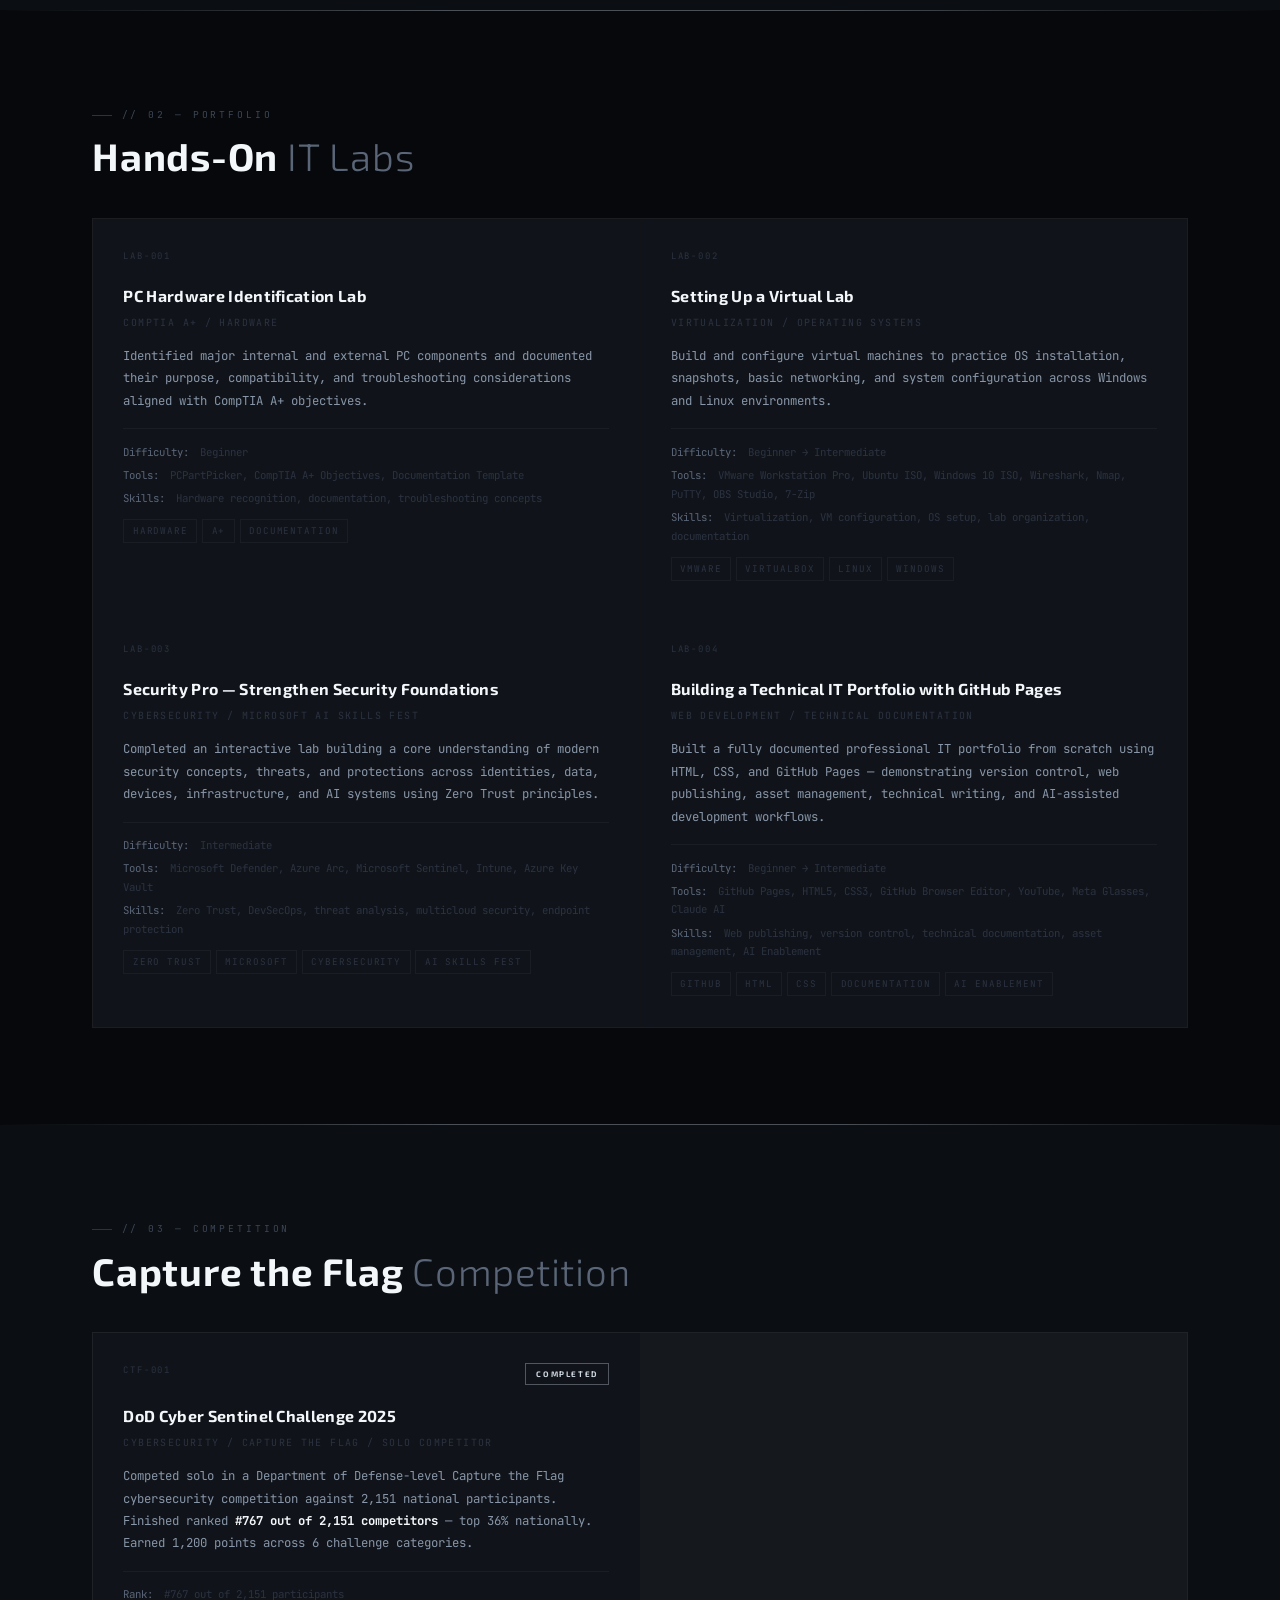
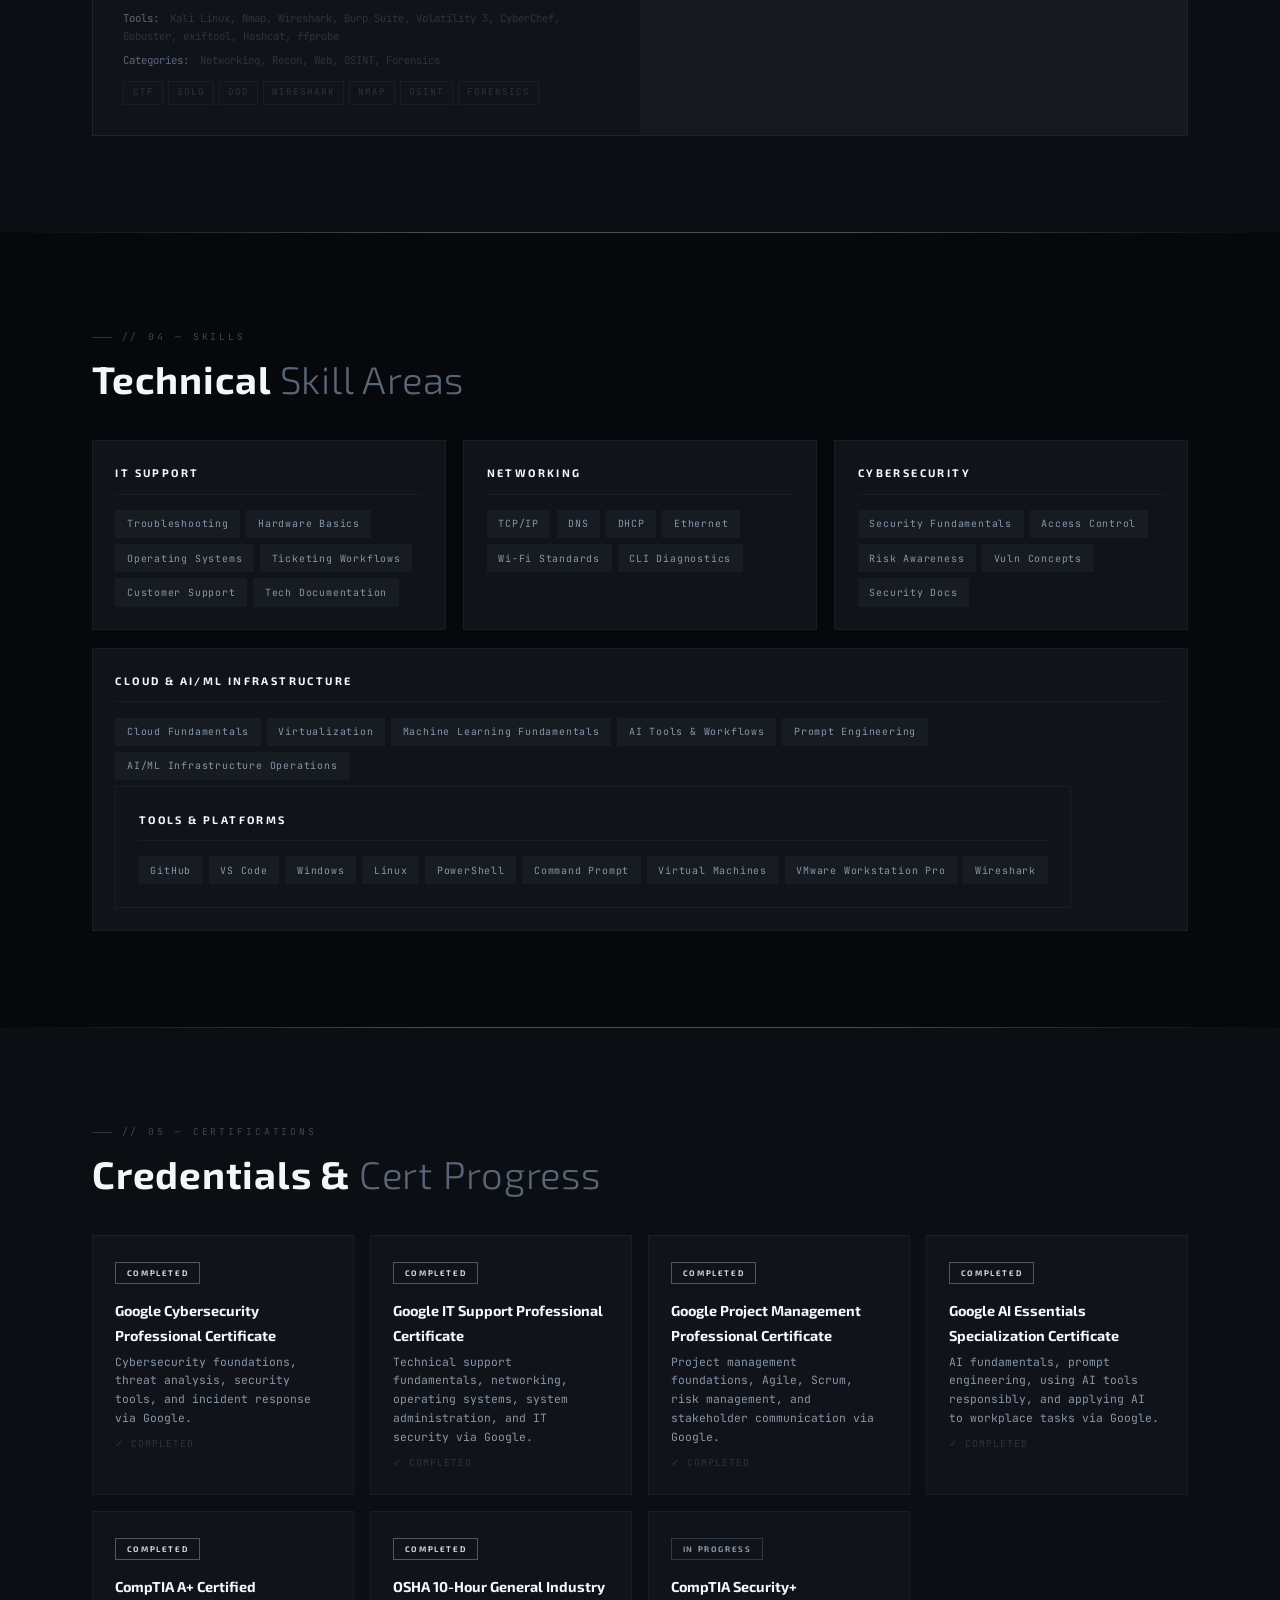
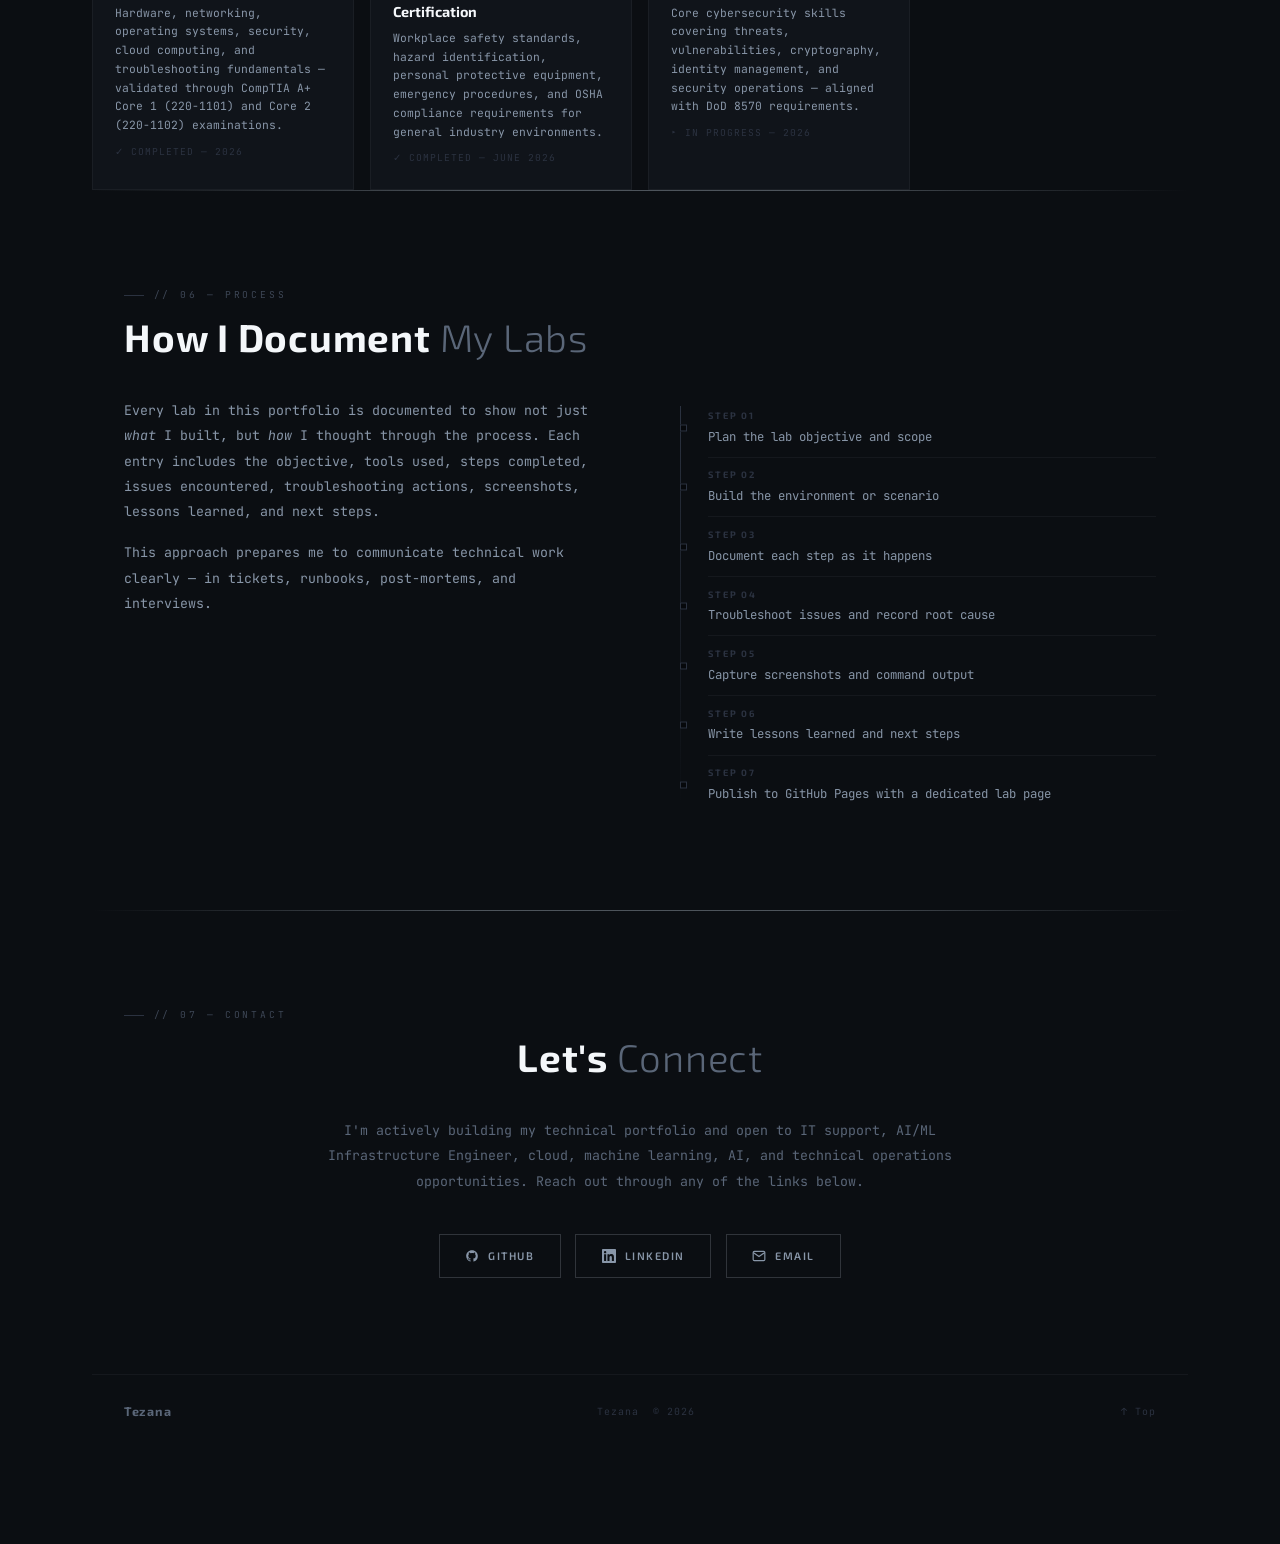
==== commit ec918ba6: "Update lab count and add new lab details" ====
--- a/index.html
+++ b/index.html
@@ -239,7 +239,7 @@
           <a href="https://github.com/tezana" target="_blank" rel="noopener" class="btn btn-ghost">View GitHub ↗</a>
         </div>
         <div class="hstats">
-          <div><div class="hs-n" data-count="3">3</div><div class="hs-l">Labs Documented</div></div>
+          <div><div class="hs-n" data-count="4">4</div><div class="hs-l">Labs Documented</div></div>
           <div><div class="hs-n" data-count="7">7</div><div class="hs-l">Certs &amp; Trainings</div></div>
           <div><div class="hs-n" data-count="100" data-sfx="%">100%</div><div class="hs-l">Hands-On</div></div>
         </div>
@@ -274,7 +274,7 @@
         <a href="#contact" class="btn btn-ghost" style="margin-top:1rem">Get In Touch →</a>
       </div>
       <div class="reveal">
-<p>I am a U.S. Army veteran and IT professional focused on IT Support and AI Enablement and building practical skills across technical support, troubleshooting, and AI technologies. My military background shaped how I approach technology: with discipline, attention to detail, clear communication, and a mission-focused mindset.</p>
+<p>I am a U.S. Army veteran and IT professional focused on IT Support and AI Enablement — building practical skills across technical support, troubleshooting, cybersecurity, cloud fundamentals, and AI technologies. My military background shaped how I approach technology: with discipline, attention to detail, clear communication, and a mission-focused mindset.</p>
 <p>This portfolio highlights my hands-on labs and projects across hardware, networking, operating systems, virtualization, cybersecurity, and cloud environments. Each project documents the tools used, the steps taken, the problems encountered, and the lessons learned.</p>
 <p>My goal is to grow into roles where IT support and AI intersect — using emerging technologies to make support operations smarter, faster, and more effective.</p>
         <p style="font-family:var(--fh);font-size:.68rem;letter-spacing:.2em;color:var(--white);margin-top:1.75rem;margin-bottom:.55rem;font-weight:700;text-transform:uppercase;">Current Focus Areas</p>
@@ -335,6 +335,19 @@
           <span><strong>Skills:</strong> Zero Trust, DevSecOps, threat analysis, multicloud security, endpoint protection</span>
         </div>
         <div class="chips"><span class="chip">Zero Trust</span><span class="chip">Microsoft</span><span class="chip">Cybersecurity</span><span class="chip">AI Skills Fest</span></div>
+      </a>
+
+      <a href="lab-004.html" class="lc reveal">
+        <div class="lc-row1"><span class="lc-num">LAB-004</span></div>
+        <div class="lc-title">Building a Technical IT Portfolio with GitHub Pages</div>
+        <div class="lc-cat">Web Development / Technical Documentation</div>
+        <p class="lc-sum">Built a fully documented professional IT portfolio from scratch using HTML, CSS, and GitHub Pages — demonstrating version control, web publishing, asset management, technical writing, and AI-assisted development workflows.</p>
+        <div class="lc-meta">
+          <span><strong>Difficulty:</strong> Beginner → Intermediate</span>
+          <span><strong>Tools:</strong> GitHub Pages, HTML5, CSS3, GitHub Browser Editor, YouTube, Meta Glasses, Claude AI</span>
+          <span><strong>Skills:</strong> Web publishing, version control, technical documentation, asset management, AI Enablement</span>
+        </div>
+        <div class="chips"><span class="chip">GitHub</span><span class="chip">HTML</span><span class="chip">CSS</span><span class="chip">Documentation</span><span class="chip">AI Enablement</span></div>
       </a>
 
     </div>
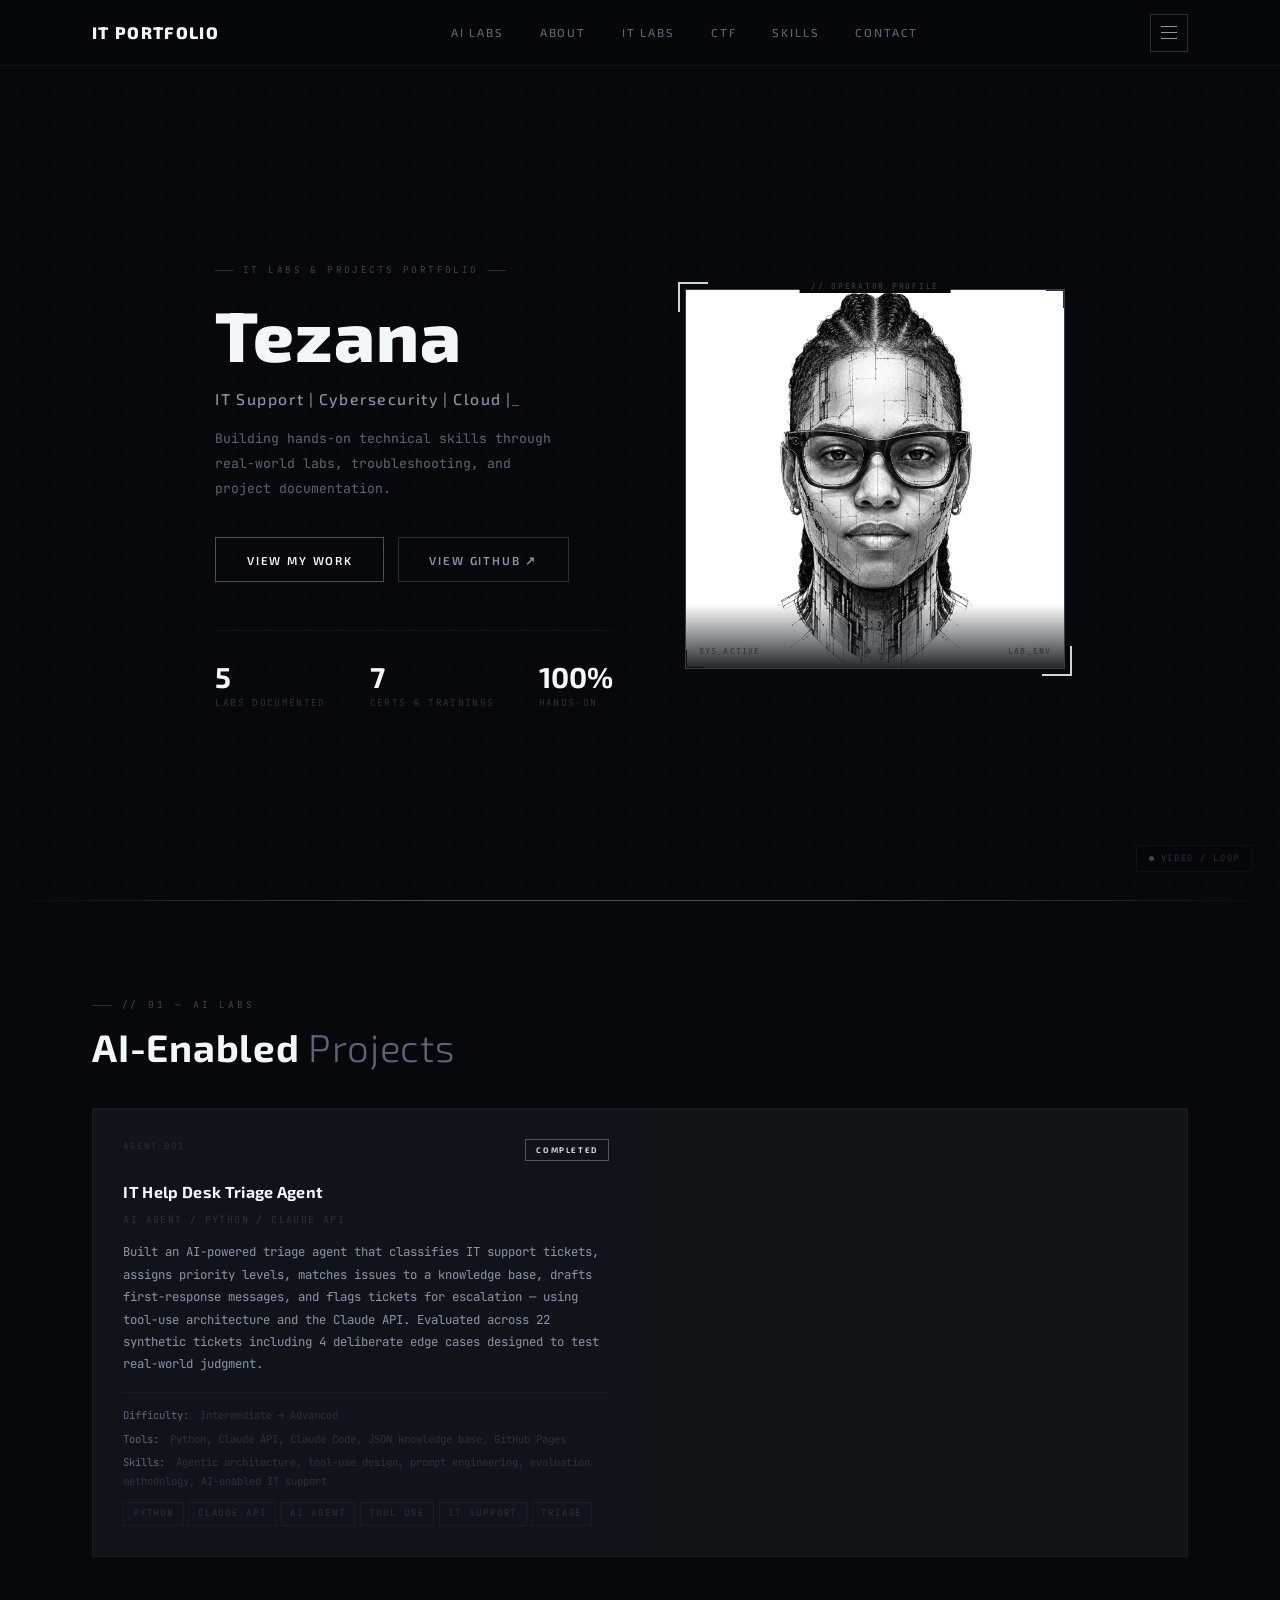
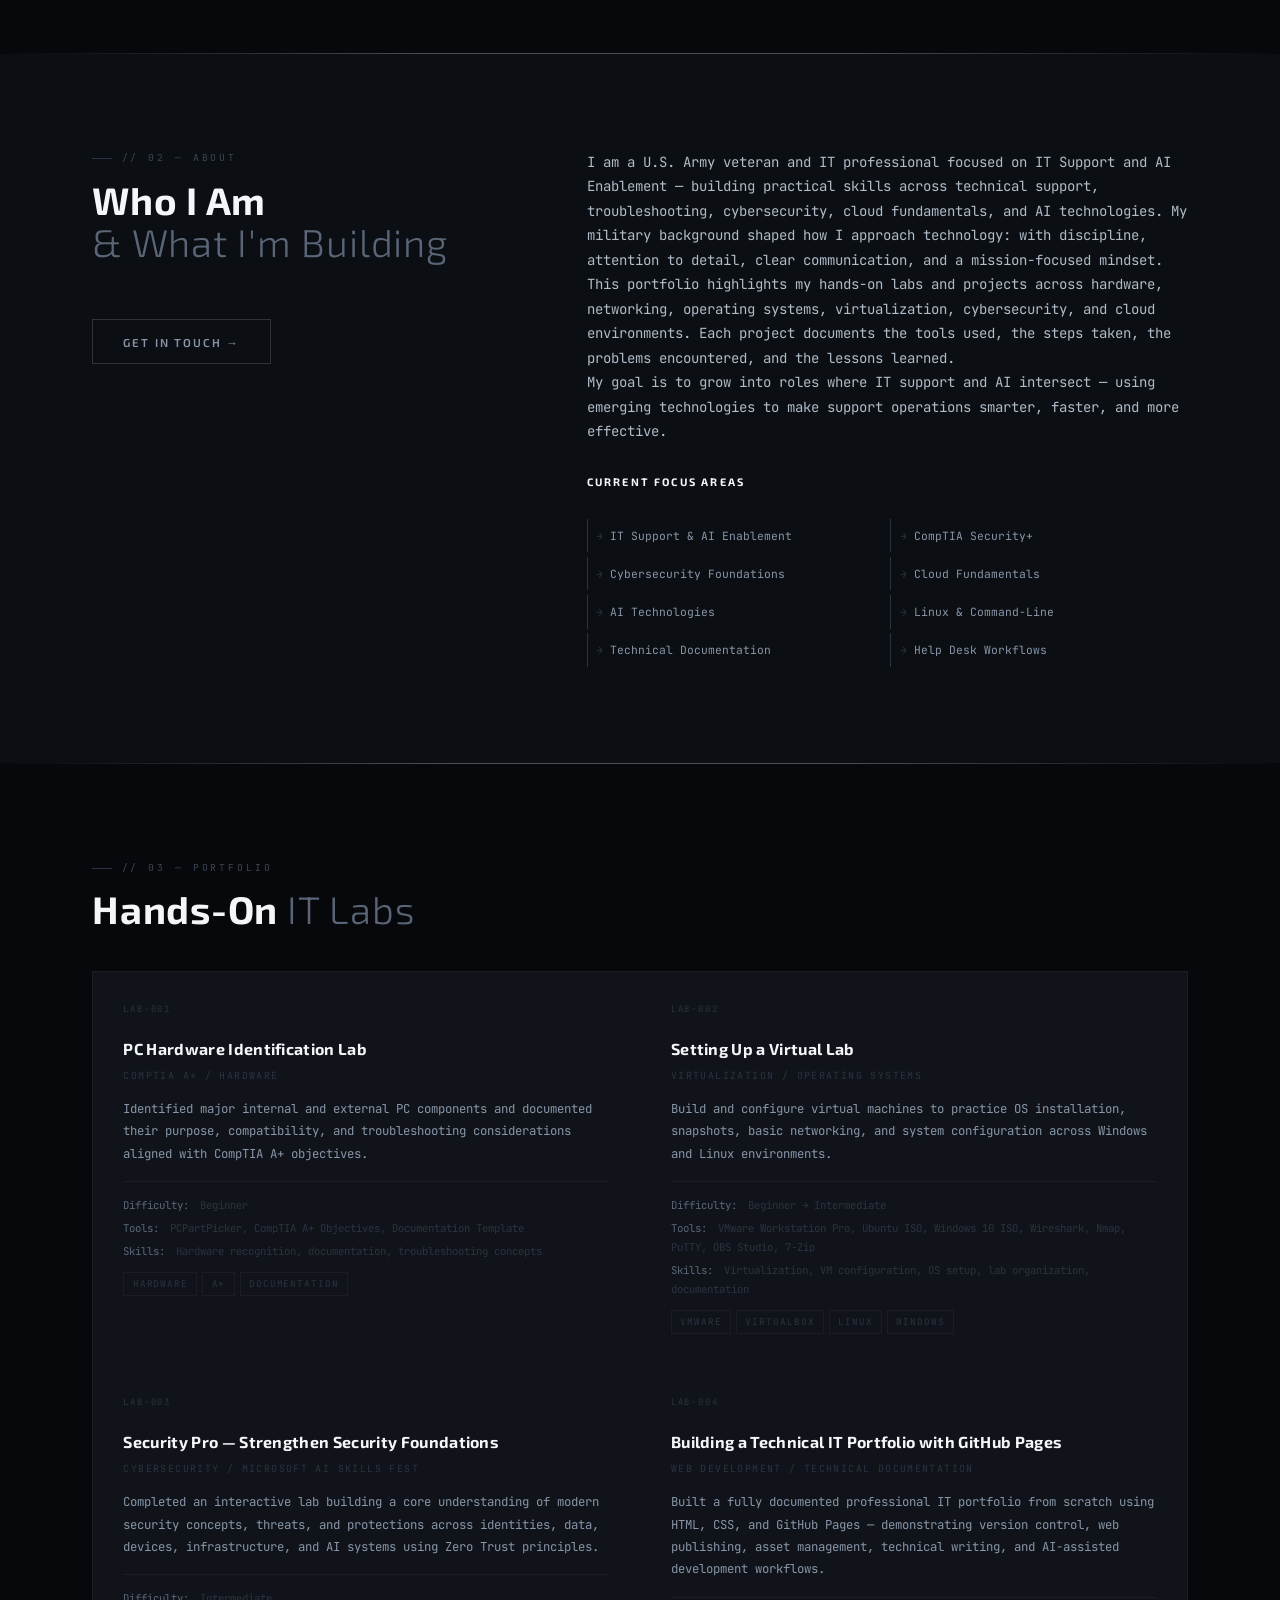
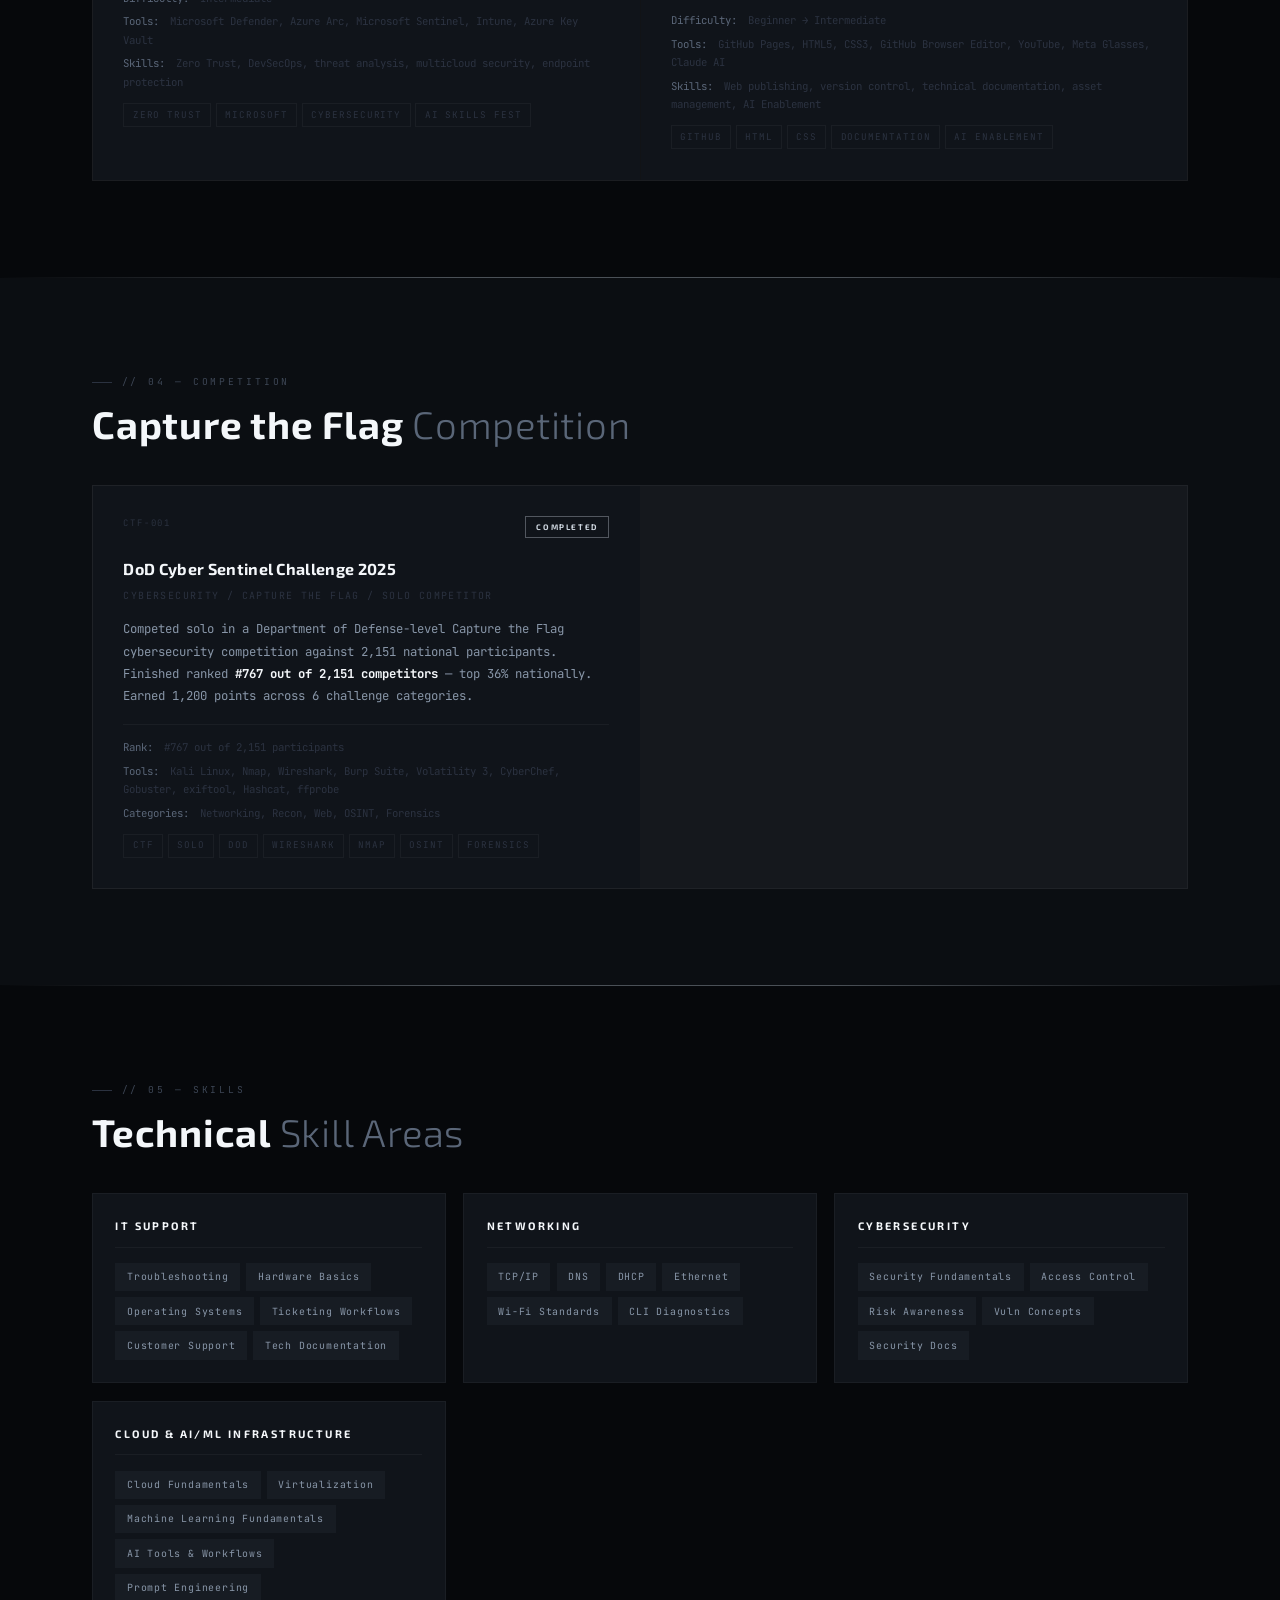
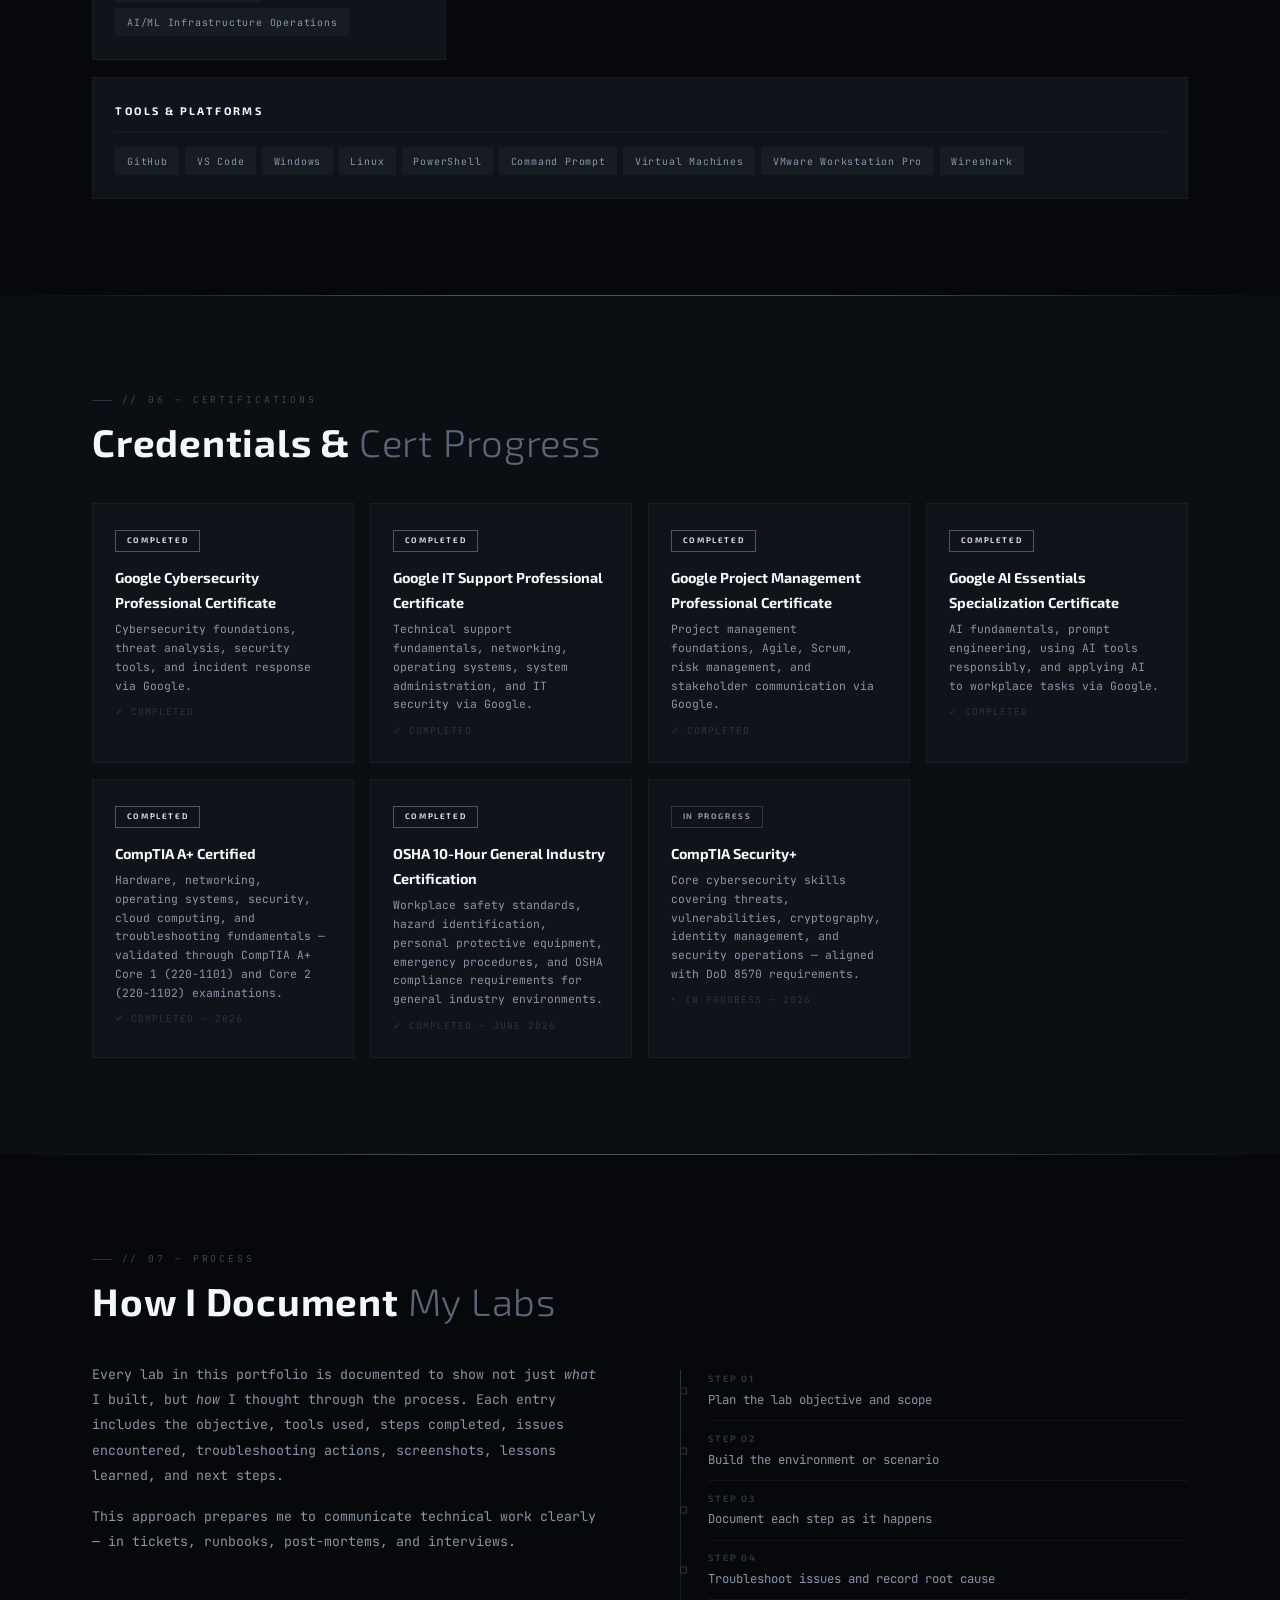
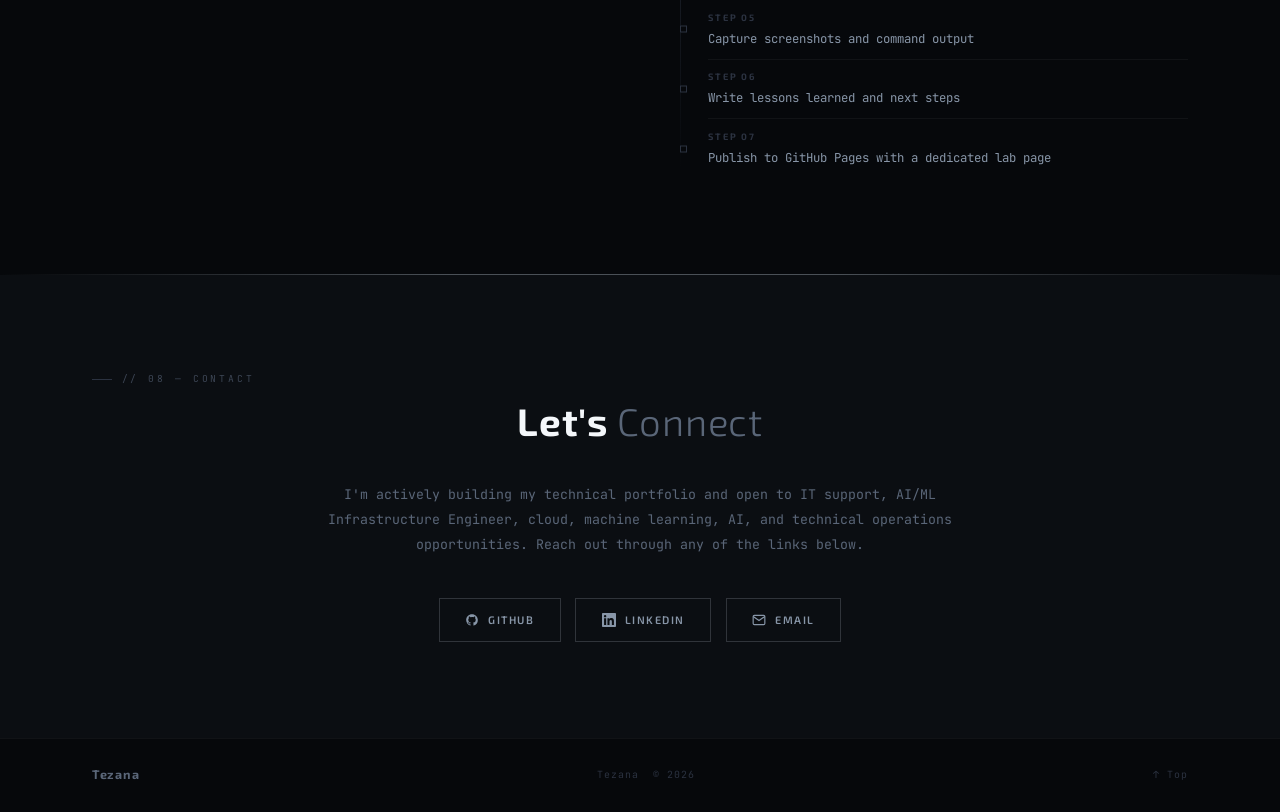
==== commit d46d3922: "Update index.html" ====
--- a/index.html
+++ b/index.html
@@ -193,12 +193,14 @@
 </head>
 <body>
 
+<!-- NAV -->
 <nav id="nav">
   <div class="wrap">
     <a href="#home" class="nav-logo">IT PORTFOLIO</a>
     <ul class="nav-desk">
+      <li><a href="#ai-labs">AI Labs</a></li>
       <li><a href="#about">About</a></li>
-      <li><a href="#labs">Labs</a></li>
+      <li><a href="#labs">IT Labs</a></li>
       <li><a href="#ctf">CTF</a></li>
       <li><a href="#skills">Skills</a></li>
       <li><a href="#contact">Contact</a></li>
@@ -209,17 +211,20 @@
   </div>
 </nav>
 
+<!-- MOBILE DROPDOWN -->
 <div id="dd">
   <div class="dd-head"><span>Navigation</span><span class="dd-dot"></span></div>
   <ul class="dd-list">
     <li><a href="#home">Home <span class="dd-arr">→</span></a></li>
-    <li><a href="#labs">Portfolio <span class="dd-arr">→</span></a></li>
+    <li><a href="#ai-labs">AI Labs <span class="dd-arr">→</span></a></li>
+    <li><a href="#labs">IT Labs <span class="dd-arr">→</span></a></li>
     <li><a href="https://www.linkedin.com/in/tezanawhite/" target="_blank" rel="noopener">LinkedIn <span class="dd-arr">↗</span></a></li>
     <li><a href="https://github.com/tezana" target="_blank" rel="noopener">GitHub <span class="dd-arr">↗</span></a></li>
     <li><a href="#contact">Contact <span class="dd-arr">→</span></a></li>
   </ul>
 </div>
 
+<!-- HERO -->
 <section id="home">
   <div class="vid-bg">
     <video autoplay muted loop playsinline aria-hidden="true">
@@ -235,11 +240,11 @@
         <p class="hero-hl"><span id="tw">IT Support | Cybersecurity | Cloud | AI/ML Infrastructure Engineer Labs</span><span class="cursor">_</span></p>
         <p class="hero-sub">Building hands-on technical skills through real-world labs, troubleshooting, and project documentation.</p>
         <div class="hero-btns">
-          <a href="#labs" class="btn">View My Labs</a>
+          <a href="#ai-labs" class="btn">View My Work</a>
           <a href="https://github.com/tezana" target="_blank" rel="noopener" class="btn btn-ghost">View GitHub ↗</a>
         </div>
         <div class="hstats">
-          <div><div class="hs-n" data-count="4">4</div><div class="hs-l">Labs Documented</div></div>
+          <div><div class="hs-n" data-count="5">5</div><div class="hs-l">Labs Documented</div></div>
           <div><div class="hs-n" data-count="7">7</div><div class="hs-l">Certs &amp; Trainings</div></div>
           <div><div class="hs-n" data-count="100" data-sfx="%">100%</div><div class="hs-l">Hands-On</div></div>
         </div>
@@ -265,18 +270,55 @@
 
 <div class="ruled"></div>
 
+<!-- ── 01 — AI LABS ── -->
+<section id="ai-labs" class="sec">
+  <div class="wrap">
+    <div class="eyebrow">// 01 — AI Labs</div>
+    <h2 class="sec-title">AI-Enabled <span>Projects</span></h2>
+    <div class="labs-grid">
+
+      <a href="agent-001.html" class="lc reveal">
+        <div class="lc-row1">
+          <span class="lc-num">AGENT-001</span>
+          <span class="badge b-done">Completed</span>
+        </div>
+        <div class="lc-title">IT Help Desk Triage Agent</div>
+        <div class="lc-cat">AI Agent / Python / Claude API</div>
+        <p class="lc-sum">Built an AI-powered triage agent that classifies IT support tickets, assigns priority levels, matches issues to a knowledge base, drafts first-response messages, and flags tickets for escalation — using tool-use architecture and the Claude API. Evaluated across 22 synthetic tickets including 4 deliberate edge cases designed to test real-world judgment.</p>
+        <div class="lc-meta">
+          <span><strong>Difficulty:</strong> Intermediate → Advanced</span>
+          <span><strong>Tools:</strong> Python, Claude API, Claude Code, JSON knowledge base, GitHub Pages</span>
+          <span><strong>Skills:</strong> Agentic architecture, tool-use design, prompt engineering, evaluation methodology, AI-enabled IT support</span>
+        </div>
+        <div class="chips">
+          <span class="chip">Python</span>
+          <span class="chip">Claude API</span>
+          <span class="chip">AI Agent</span>
+          <span class="chip">Tool Use</span>
+          <span class="chip">IT Support</span>
+          <span class="chip">Triage</span>
+        </div>
+      </a>
+
+    </div>
+  </div>
+</section>
+
+<div class="ruled"></div>
+
+<!-- ── 02 — ABOUT ── -->
 <section id="about" class="sec">
   <div class="wrap">
     <div class="about-grid">
       <div>
-        <div class="eyebrow">// 01 — About</div>
+        <div class="eyebrow">// 02 — About</div>
         <h2 class="sec-title">Who I Am<br><span>&amp; What I'm Building</span></h2>
         <a href="#contact" class="btn btn-ghost" style="margin-top:1rem">Get In Touch →</a>
       </div>
       <div class="reveal">
-<p>I am a U.S. Army veteran and IT professional focused on IT Support and AI Enablement — building practical skills across technical support, troubleshooting, cybersecurity, cloud fundamentals, and AI technologies. My military background shaped how I approach technology: with discipline, attention to detail, clear communication, and a mission-focused mindset.</p>
-<p>This portfolio highlights my hands-on labs and projects across hardware, networking, operating systems, virtualization, cybersecurity, and cloud environments. Each project documents the tools used, the steps taken, the problems encountered, and the lessons learned.</p>
-<p>My goal is to grow into roles where IT support and AI intersect — using emerging technologies to make support operations smarter, faster, and more effective.</p>
+        <p>I am a U.S. Army veteran and IT professional focused on IT Support and AI Enablement — building practical skills across technical support, troubleshooting, cybersecurity, cloud fundamentals, and AI technologies. My military background shaped how I approach technology: with discipline, attention to detail, clear communication, and a mission-focused mindset.</p>
+        <p>This portfolio highlights my hands-on labs and projects across hardware, networking, operating systems, virtualization, cybersecurity, and cloud environments. Each project documents the tools used, the steps taken, the problems encountered, and the lessons learned.</p>
+        <p>My goal is to grow into roles where IT support and AI intersect — using emerging technologies to make support operations smarter, faster, and more effective.</p>
         <p style="font-family:var(--fh);font-size:.68rem;letter-spacing:.2em;color:var(--white);margin-top:1.75rem;margin-bottom:.55rem;font-weight:700;text-transform:uppercase;">Current Focus Areas</p>
         <div class="focus-grid">
           <span class="fi">IT Support &amp; AI Enablement</span>
@@ -295,11 +337,13 @@
 
 <div class="ruled"></div>
 
+<!-- ── 03 — IT LABS ── -->
 <section id="labs" class="sec">
   <div class="wrap">
-    <div class="eyebrow">// 02 — Portfolio</div>
+    <div class="eyebrow">// 03 — Portfolio</div>
     <h2 class="sec-title">Hands-On <span>IT Labs</span></h2>
     <div class="labs-grid">
+
       <a href="lab-001.html" class="lc reveal">
         <div class="lc-row1"><span class="lc-num">LAB-001</span></div>
         <div class="lc-title">PC Hardware Identification Lab</div>
@@ -312,6 +356,7 @@
         </div>
         <div class="chips"><span class="chip">Hardware</span><span class="chip">A+</span><span class="chip">Documentation</span></div>
       </a>
+
       <a href="lab-002.html" class="lc reveal">
         <div class="lc-row1"><span class="lc-num">LAB-002</span></div>
         <div class="lc-title">Setting Up a Virtual Lab</div>
@@ -324,6 +369,7 @@
         </div>
         <div class="chips"><span class="chip">VMware</span><span class="chip">VirtualBox</span><span class="chip">Linux</span><span class="chip">Windows</span></div>
       </a>
+
       <a href="lab-003.html" class="lc reveal">
         <div class="lc-row1"><span class="lc-num">LAB-003</span></div>
         <div class="lc-title">Security Pro — Strengthen Security Foundations</div>
@@ -356,9 +402,10 @@
 
 <div class="ruled"></div>
 
+<!-- ── 04 — CTF ── -->
 <section id="ctf" class="sec">
   <div class="wrap">
-    <div class="eyebrow">// 03 — Competition</div>
+    <div class="eyebrow">// 04 — Competition</div>
     <h2 class="sec-title">Capture the Flag <span>Competition</span></h2>
     <div class="labs-grid">
       <a href="dod-cyber-sentinel.html" class="lc reveal">
@@ -379,28 +426,52 @@
 
 <div class="ruled"></div>
 
+<!-- ── 05 — SKILLS ── -->
 <section id="skills" class="sec">
   <div class="wrap">
-    <div class="eyebrow">// 04 — Skills</div>
+    <div class="eyebrow">// 05 — Skills</div>
     <h2 class="sec-title">Technical <span>Skill Areas</span></h2>
     <div class="sk-grid">
-      <div class="sg reveal"><div class="sg-h">IT Support</div><div class="tags"><span class="sk">Troubleshooting</span><span class="sk">Hardware Basics</span><span class="sk">Operating Systems</span><span class="sk">Ticketing Workflows</span><span class="sk">Customer Support</span><span class="sk">Tech Documentation</span></div></div>
-      <div class="sg reveal"><div class="sg-h">Networking</div><div class="tags"><span class="sk">TCP/IP</span><span class="sk">DNS</span><span class="sk">DHCP</span><span class="sk">Ethernet</span><span class="sk">Wi-Fi Standards</span><span class="sk">CLI Diagnostics</span></div></div>
-      <div class="sg reveal"><div class="sg-h">Cybersecurity</div><div class="tags"><span class="sk">Security Fundamentals</span><span class="sk">Access Control</span><span class="sk">Risk Awareness</span><span class="sk">Vuln Concepts</span><span class="sk">Security Docs</span></div></div>
-      <div class="sg reveal"><div class="sg-h">Cloud &amp; AI/ML Infrastructure</div><div class="tags"><span class="sk">Cloud Fundamentals</span><span class="sk">Virtualization</span><span class="sk">Machine Learning Fundamentals</span>
-<span class="sk">AI Tools & Workflows</span>
-<span class="sk">Prompt Engineering</span>
-<span class="sk">AI/ML Infrastructure Operations</span>
-      <div class="sg reveal"><div class="sg-h">Tools &amp; Platforms</div><div class="tags"><span class="sk">GitHub</span><span class="sk">VS Code</span><span class="sk">Windows</span><span class="sk">Linux</span><span class="sk">PowerShell</span><span class="sk">Command Prompt</span><span class="sk">Virtual Machines</span><span class="sk">VMware Workstation Pro</span><span class="sk">Wireshark</span></div></div>
-    </div>
-  </div>
-</section>
-
-<div class="ruled"></div>
-
+      <div class="sg reveal">
+        <div class="sg-h">IT Support</div>
+        <div class="tags">
+          <span class="sk">Troubleshooting</span><span class="sk">Hardware Basics</span><span class="sk">Operating Systems</span><span class="sk">Ticketing Workflows</span><span class="sk">Customer Support</span><span class="sk">Tech Documentation</span>
+        </div>
+      </div>
+      <div class="sg reveal">
+        <div class="sg-h">Networking</div>
+        <div class="tags">
+          <span class="sk">TCP/IP</span><span class="sk">DNS</span><span class="sk">DHCP</span><span class="sk">Ethernet</span><span class="sk">Wi-Fi Standards</span><span class="sk">CLI Diagnostics</span>
+        </div>
+      </div>
+      <div class="sg reveal">
+        <div class="sg-h">Cybersecurity</div>
+        <div class="tags">
+          <span class="sk">Security Fundamentals</span><span class="sk">Access Control</span><span class="sk">Risk Awareness</span><span class="sk">Vuln Concepts</span><span class="sk">Security Docs</span>
+        </div>
+      </div>
+      <div class="sg reveal">
+        <div class="sg-h">Cloud &amp; AI/ML Infrastructure</div>
+        <div class="tags">
+          <span class="sk">Cloud Fundamentals</span><span class="sk">Virtualization</span><span class="sk">Machine Learning Fundamentals</span><span class="sk">AI Tools &amp; Workflows</span><span class="sk">Prompt Engineering</span><span class="sk">AI/ML Infrastructure Operations</span>
+        </div>
+      </div>
+      <div class="sg reveal">
+        <div class="sg-h">Tools &amp; Platforms</div>
+        <div class="tags">
+          <span class="sk">GitHub</span><span class="sk">VS Code</span><span class="sk">Windows</span><span class="sk">Linux</span><span class="sk">PowerShell</span><span class="sk">Command Prompt</span><span class="sk">Virtual Machines</span><span class="sk">VMware Workstation Pro</span><span class="sk">Wireshark</span>
+        </div>
+      </div>
+    </div>
+  </div>
+</section>
+
+<div class="ruled"></div>
+
+<!-- ── 06 — CERTIFICATIONS ── -->
 <section id="certs" class="sec">
   <div class="wrap">
-    <div class="eyebrow">// 05 — Certifications</div>
+    <div class="eyebrow">// 06 — Certifications</div>
     <h2 class="sec-title">Credentials &amp; <span>Cert Progress</span></h2>
     <div class="cert-grid">
 
@@ -454,12 +525,15 @@
       </div>
 
     </div>
-
-<div class="ruled"></div>
-
+  </div>
+</section>
+
+<div class="ruled"></div>
+
+<!-- ── 07 — PROCESS ── -->
 <section id="documentation" class="sec">
   <div class="wrap">
-    <div class="eyebrow">// 06 — Process</div>
+    <div class="eyebrow">// 07 — Process</div>
     <h2 class="sec-title">How I Document <span>My Labs</span></h2>
     <div class="doc-grid">
       <div class="doc-body reveal">
@@ -483,9 +557,10 @@
 
 <div class="ruled"></div>
 
+<!-- ── 08 — CONTACT ── -->
 <section id="contact" class="sec">
   <div class="wrap">
-    <div class="eyebrow">// 07 — Contact</div>
+    <div class="eyebrow">// 08 — Contact</div>
     <div class="con-c">
       <h2 class="sec-title" style="text-align:center">Let's <span>Connect</span></h2>
       <p>I'm actively building my technical portfolio and open to IT support, AI/ML Infrastructure Engineer, cloud, machine learning, AI, and technical operations opportunities. Reach out through any of the links below.</p>
@@ -513,7 +588,7 @@
 <footer>
   <div class="wrap">
     <span class="f-brand">Tezana</span>
-    <span>Tezana &nbsp;© 2026 </span>
+    <span>Tezana &nbsp;© 2026</span>
     <a href="#home">↑ Top</a>
   </div>
 </footer>
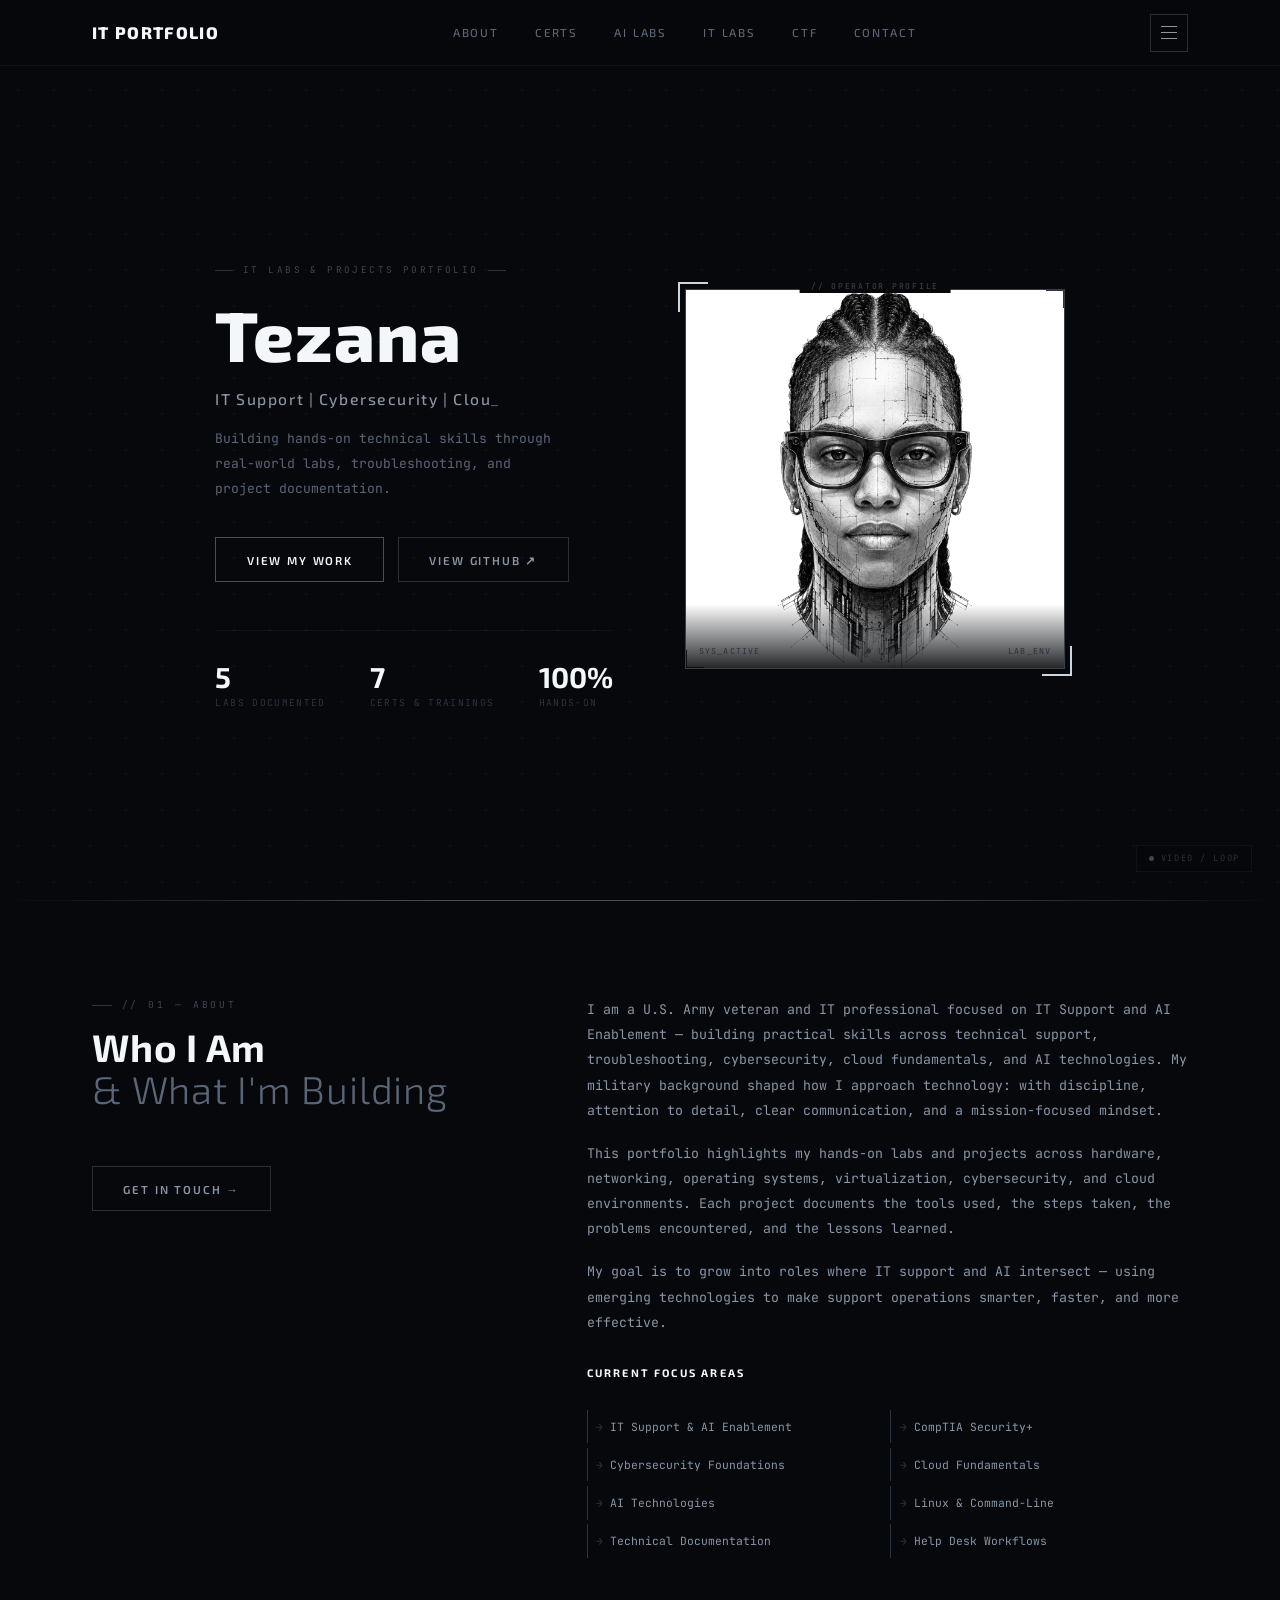
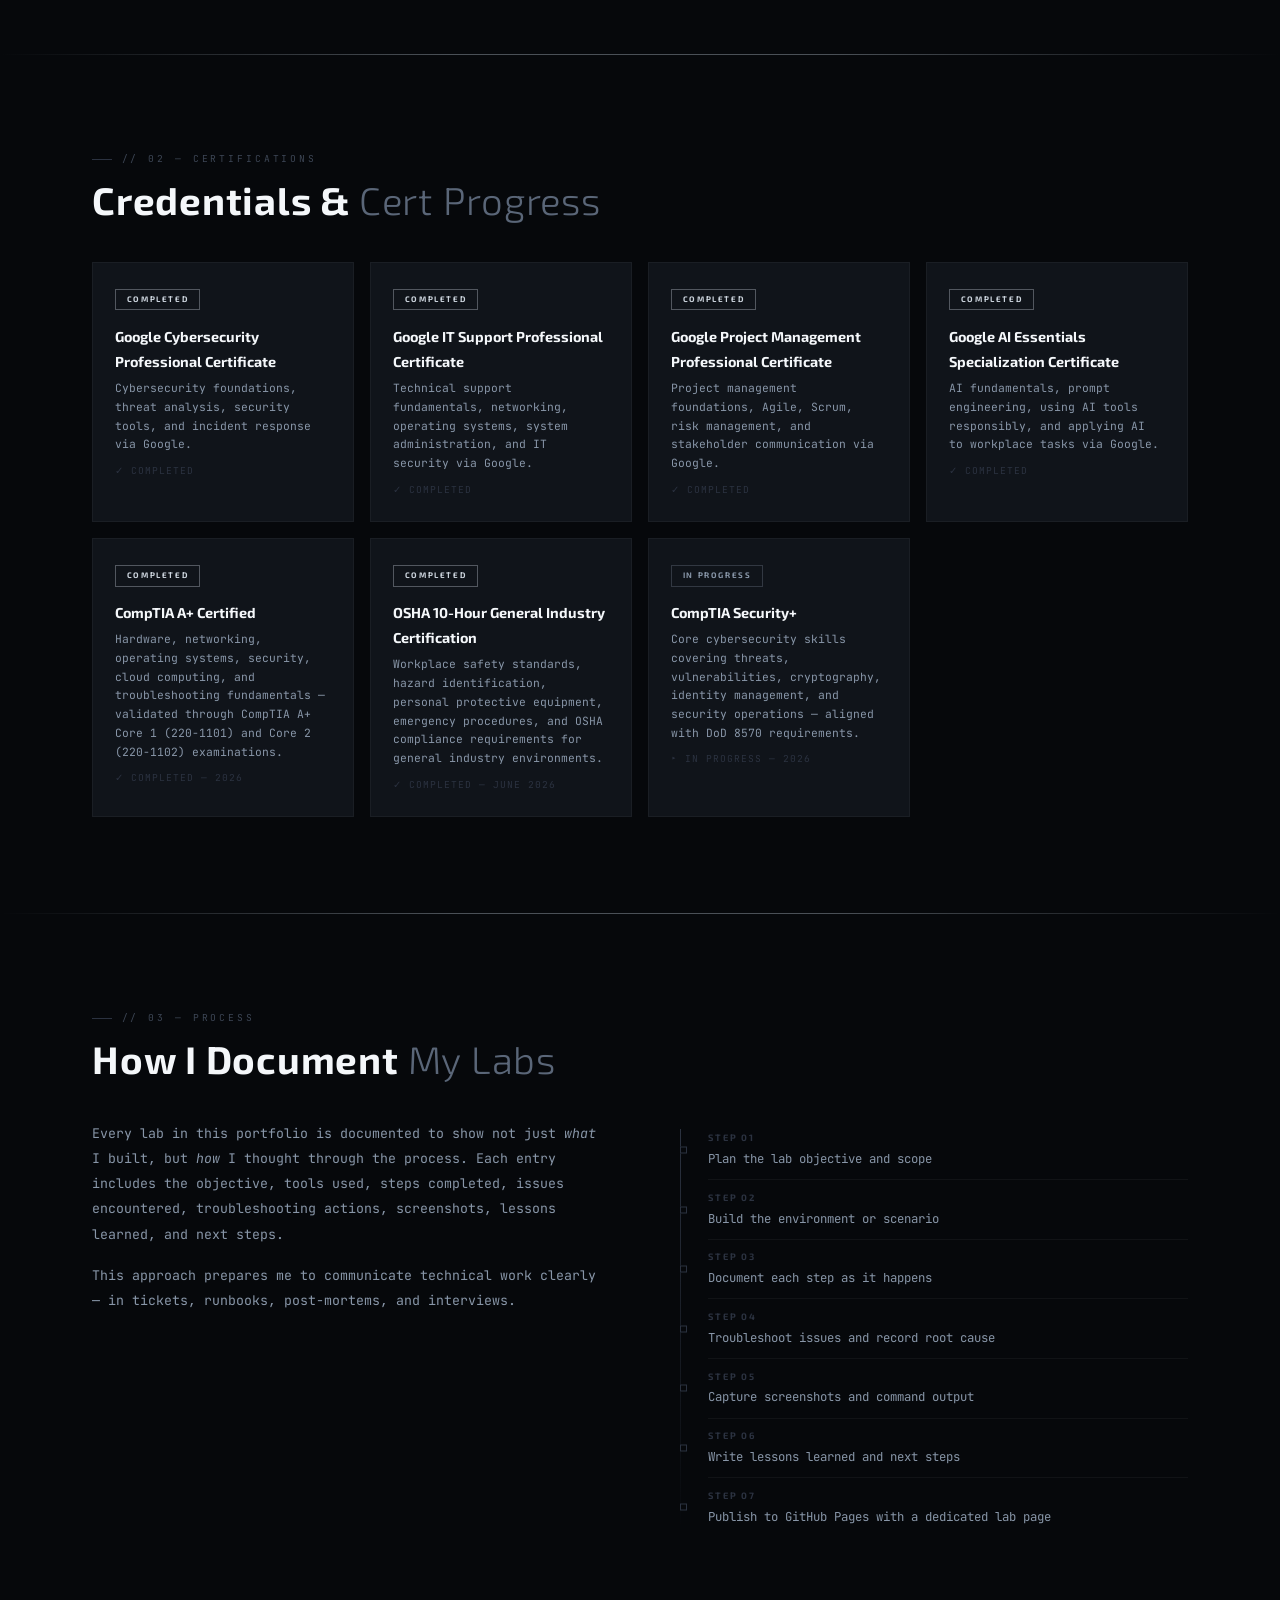
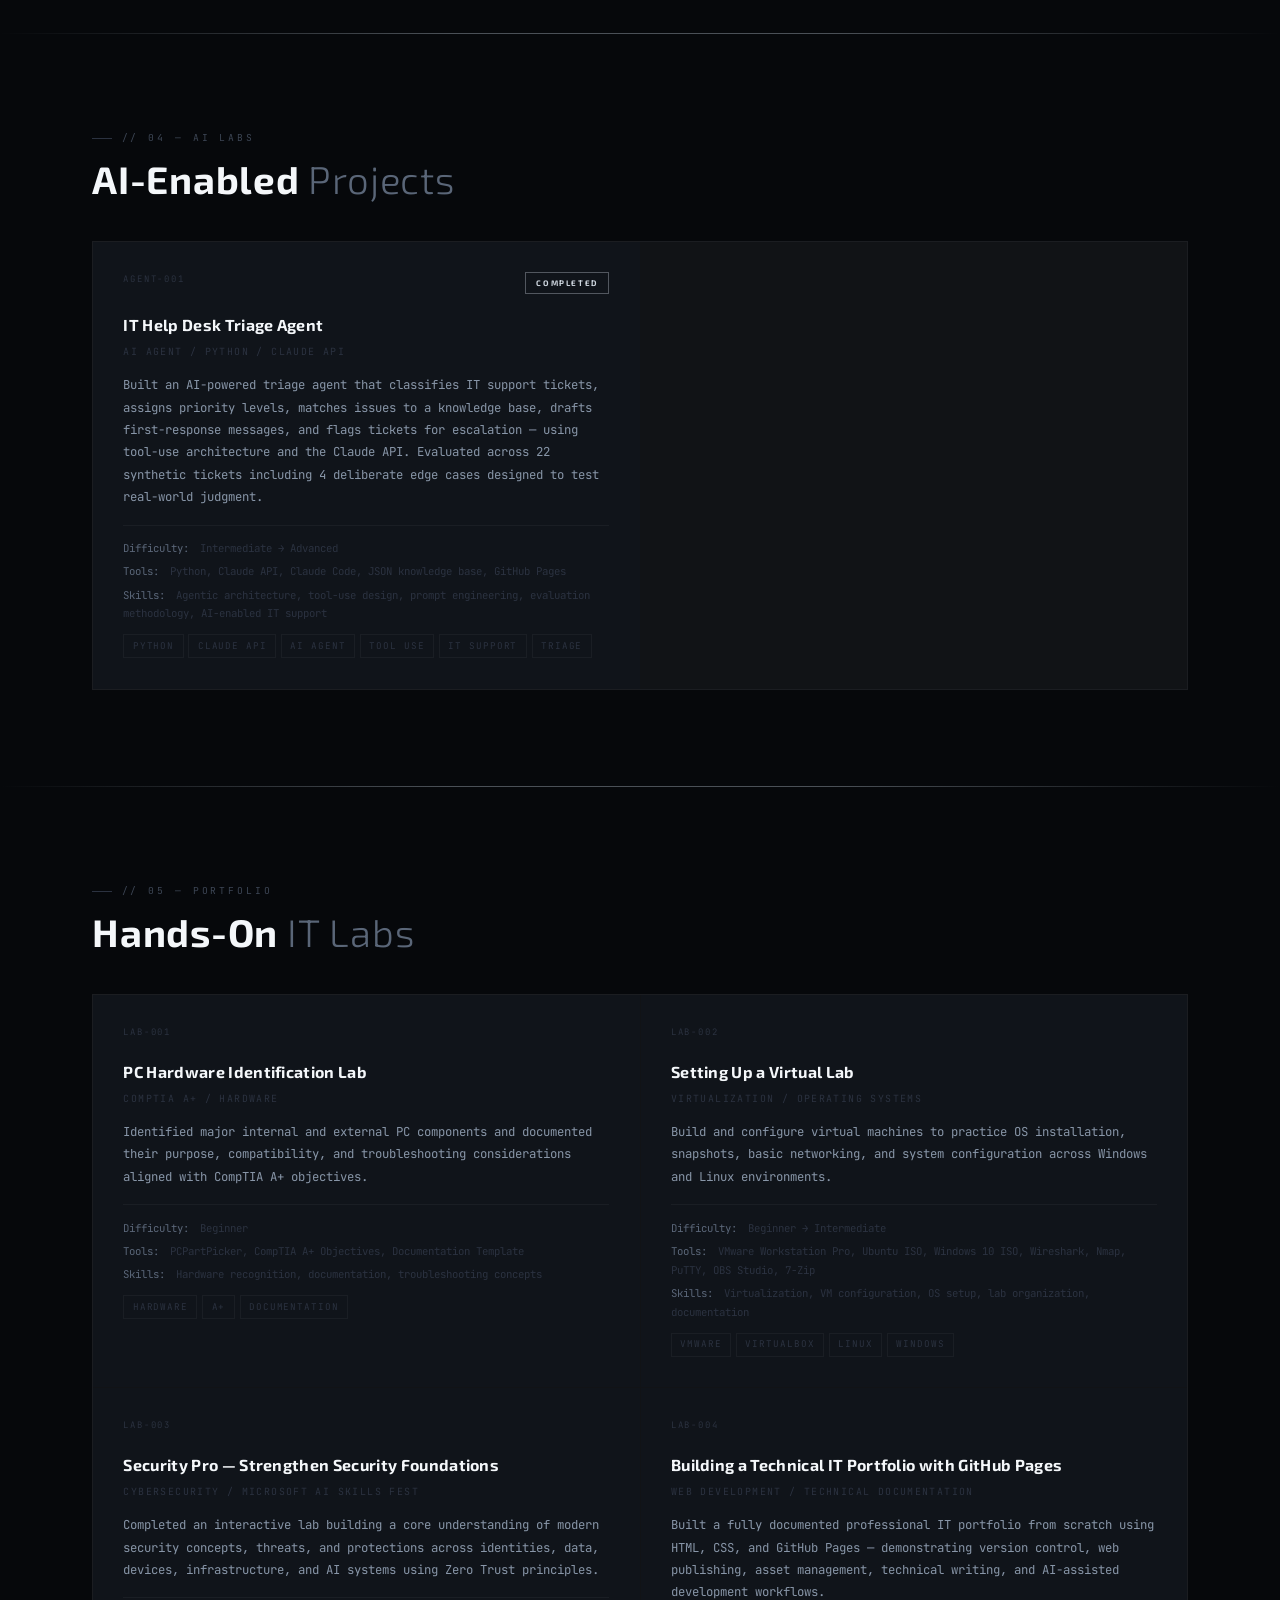
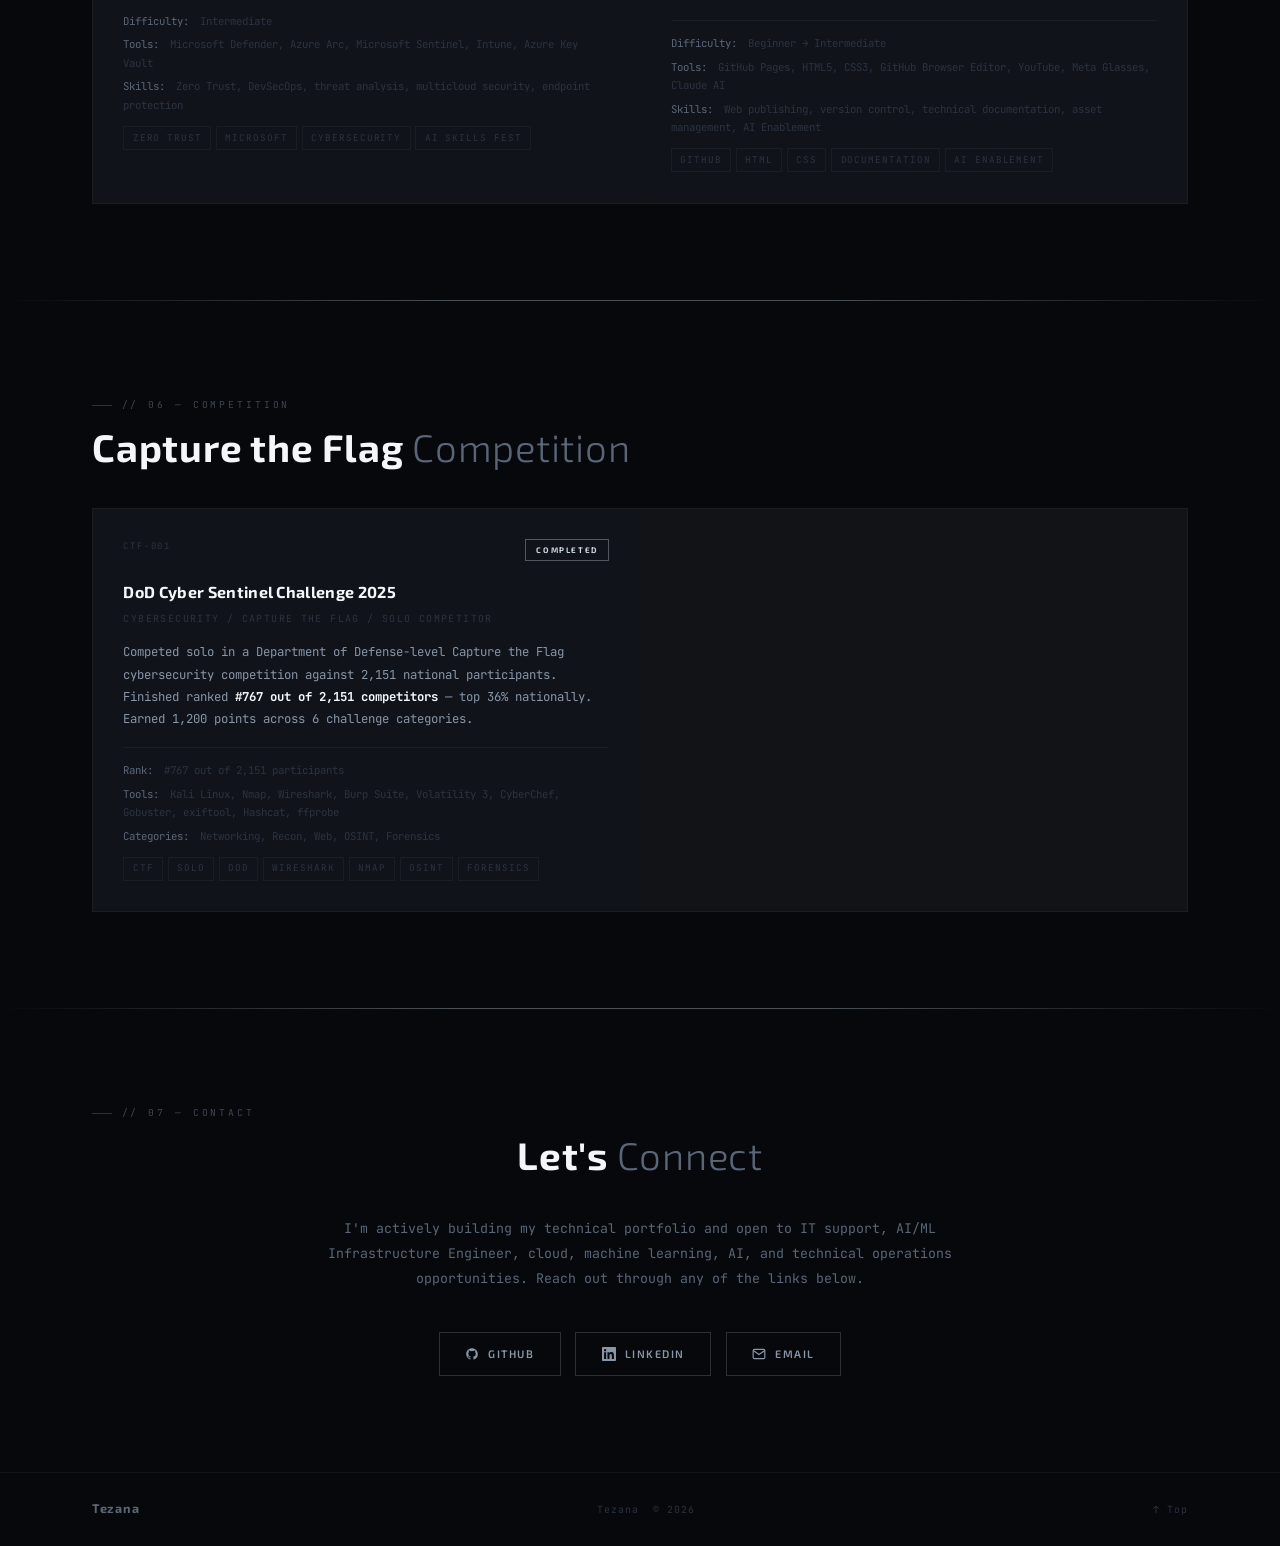
==== commit c1bb61e3: "Refactor sections in index.html for clarity" ====
--- a/index.html
+++ b/index.html
@@ -7,7 +7,6 @@
   <title>Tezana | IT Labs Portfolio</title>
   <link rel="preconnect" href="https://fonts.googleapis.com">
   <link href="https://fonts.googleapis.com/css2?family=Exo+2:wght@300;400;600;700;800&family=JetBrains+Mono:wght@300;400;500&display=swap" rel="stylesheet">
-
 <style>
 *,*::before,*::after{box-sizing:border-box;margin:0;padding:0}
 html{scroll-behavior:smooth}
@@ -44,8 +43,6 @@
 .btn:hover::after{transform:translateX(0)}
 .btn-ghost{border-color:var(--b2);color:var(--silver)}
 .btn-ghost:hover{border-color:var(--b2);color:var(--mist)}
-.btn-card{font-family:var(--fm);font-size:.62rem;letter-spacing:.1em;text-transform:uppercase;padding:.4rem 1rem;border:1px solid var(--b2);color:var(--silver);background:transparent;display:inline-block;transition:all .2s}
-.btn-card:hover{border-color:var(--b3);color:var(--white);background:var(--gun)}
 .badge{display:inline-block;font-family:var(--fh);font-size:.5rem;font-weight:700;letter-spacing:.2em;text-transform:uppercase;padding:.22rem .65rem;border:1px solid currentColor;line-height:1.6}
 .b-done{color:var(--fog);border-color:rgba(205,213,222,.35)}
 .b-wip{color:var(--silver);border-color:rgba(136,150,168,.28)}
@@ -54,7 +51,6 @@
 #nav.scrolled{border-bottom-color:var(--b2);box-shadow:0 4px 32px rgba(0,0,0,.55)}
 #nav .wrap{display:flex;align-items:center;justify-content:space-between;width:100%}
 .nav-logo{font-family:var(--fh);font-size:1.05rem;font-weight:800;letter-spacing:.08em;color:var(--white)}
-.nav-logo span{font-weight:300;color:var(--silver)}
 .nav-desk{list-style:none;display:flex;align-items:center;gap:2.25rem}
 .nav-desk a{font-family:var(--fh);font-size:.72rem;font-weight:500;letter-spacing:.16em;text-transform:uppercase;color:var(--mid);position:relative;transition:color .2s}
 .nav-desk a::after{content:'';position:absolute;bottom:-4px;left:0;right:0;height:1px;background:var(--fog);transform:scaleX(0);transform-origin:left;transition:transform .25s}
@@ -108,9 +104,6 @@
 .pf-inner::after{bottom:0;left:0;border-bottom:1px solid var(--steel);border-left:1px solid var(--steel)}
 .pf-inner img{width:100%;display:block;filter:grayscale(100%) contrast(1.06);transition:filter .45s}
 .pf-outer:hover .pf-inner img{filter:grayscale(55%) contrast(1.08)}
-.pf-placeholder{width:100%;aspect-ratio:3/4;background:var(--coal);display:flex;flex-direction:column;align-items:center;justify-content:center;gap:1rem}
-.pf-placeholder .initials{font-family:var(--fh);font-size:4rem;font-weight:800;color:var(--steel);letter-spacing:.05em}
-.pf-placeholder .ph-label{font-family:var(--fm);font-size:.6rem;letter-spacing:.2em;text-transform:uppercase;color:var(--dim);text-align:center}
 .pf-scan{position:absolute;left:0;right:0;height:70px;background:linear-gradient(transparent,rgba(200,210,220,.05),transparent);pointer-events:none;z-index:3;top:-70px;animation:scan 3.8s linear infinite}
 @keyframes scan{to{top:110%}}
 .pf-hud{position:absolute;bottom:0;left:0;right:0;z-index:5;padding:2.5rem .8rem .6rem;background:linear-gradient(transparent,rgba(6,8,11,.88));display:flex;justify-content:space-between;font-family:var(--fm);font-size:.52rem;letter-spacing:.14em;text-transform:uppercase;color:var(--steel)}
@@ -118,9 +111,7 @@
 .pf-id{position:absolute;top:-10px;left:50%;transform:translateX(-50%);font-family:var(--fm);font-size:.5rem;letter-spacing:.22em;text-transform:uppercase;color:var(--dim);background:var(--void);padding:0 .7rem;white-space:nowrap;z-index:6}
 .vid-tag{position:absolute;bottom:1.75rem;right:1.75rem;z-index:10;display:flex;align-items:center;gap:.45rem;font-family:var(--fm);font-size:.55rem;letter-spacing:.18em;text-transform:uppercase;color:var(--steel);border:1px solid var(--b0);background:rgba(6,8,11,.55);padding:.3rem .7rem;backdrop-filter:blur(8px)}
 .vid-dot{width:5px;height:5px;border-radius:50%;background:var(--dim);animation:blink 1.9s ease infinite}
-#about{background:var(--abyss)}
 .about-grid{display:grid;grid-template-columns:1fr 1.45fr;gap:5rem;align-items:start}
-.about-body p{font-size:.83rem;line-height:1.9;color:var(--silver);margin-bottom:1.1rem}
 .focus-grid{display:grid;grid-template-columns:1fr 1fr;gap:.3rem;margin-top:1.75rem}
 .fi{font-size:.71rem;color:var(--silver);padding:.42rem .55rem;border-left:1px solid var(--steel);transition:border-color .2s,color .2s}
 .fi::before{content:'→ ';color:var(--steel)}
@@ -138,27 +129,6 @@
 .chips{display:flex;flex-wrap:wrap;gap:.3rem;margin-top:.7rem}
 .chip{font-size:.58rem;letter-spacing:.1em;text-transform:uppercase;padding:.18rem .52rem;border:1px solid var(--b0);color:var(--steel);transition:border-color .2s,color .2s}
 .lc:hover .chip{border-color:var(--b1);color:var(--mid)}
-#ctf{background:var(--abyss)}
-.proj-grid{display:grid;grid-template-columns:repeat(2,1fr);gap:1.4rem}
-.pc{border:1px solid var(--b0);padding:1.9rem;background:var(--deep);position:relative;overflow:hidden;transition:border-color .25s,box-shadow .25s}
-.pc::after{content:'';position:absolute;top:0;left:0;right:0;height:1px;background:linear-gradient(90deg,transparent,var(--b2),transparent);opacity:0;transition:opacity .3s}
-.pc:hover{border-color:var(--b2);box-shadow:var(--glow-sm)}
-.pc:hover::after{opacity:1}
-.pc-num{font-family:var(--fm);font-size:.52rem;letter-spacing:.22em;color:var(--steel);margin-bottom:.55rem}
-.pc-title{font-family:var(--fh);font-size:1.05rem;font-weight:700;color:var(--white);margin-bottom:.45rem}
-.pc-prob{font-size:.72rem;color:var(--steel);font-style:italic;margin-bottom:.8rem;line-height:1.65}
-.pc-body{font-size:.77rem;line-height:1.85;color:var(--silver);margin-bottom:.85rem}
-.pc-tools{font-size:.64rem;color:var(--steel);margin-bottom:1.2rem}
-.pc-tools strong{color:var(--mid);font-weight:400}
-.sk-grid{display:grid;grid-template-columns:repeat(3,1fr);gap:1.1rem}
-.sg{background:var(--deep);border:1px solid var(--b0);padding:1.4rem;transition:border-color .2s}
-.sg:hover{border-color:var(--b1)}
-.sg:last-child{grid-column:1/-1}
-.sg-h{font-family:var(--fh);font-size:.68rem;font-weight:700;letter-spacing:.22em;text-transform:uppercase;color:var(--white);padding-bottom:.7rem;margin-bottom:.95rem;border-bottom:1px solid var(--b0)}
-.tags{display:flex;flex-wrap:wrap;gap:.38rem}
-.sk{font-size:.62rem;letter-spacing:.08em;padding:.28rem .66rem;background:var(--coal);color:var(--silver);border:1px solid transparent;transition:all .2s}
-.sk:hover{border-color:var(--b2);background:var(--gun);color:var(--white)}
-#certs{background:var(--abyss)}
 .cert-grid{display:grid;grid-template-columns:repeat(auto-fill,minmax(255px,1fr));gap:1rem}
 .cc{border:1px solid var(--b0);padding:1.4rem;background:var(--deep);transition:border-color .2s}
 .cc:hover{border-color:var(--b2)}
@@ -174,7 +144,13 @@
 .tl li:last-child{border-bottom:none}
 .tl li::before{content:'';position:absolute;left:-1.75rem;top:50%;transform:translateY(-50%);width:7px;height:7px;border:1px solid var(--steel);background:var(--void)}
 .tl li strong{display:block;font-family:var(--fh);font-size:.58rem;letter-spacing:.2em;text-transform:uppercase;color:var(--steel);font-weight:700;margin-bottom:.1rem}
-#contact{background:var(--abyss)}
+.sk-grid{display:grid;grid-template-columns:repeat(3,1fr);gap:1.1rem}
+.sg{background:var(--deep);border:1px solid var(--b0);padding:1.4rem;transition:border-color .2s}
+.sg:hover{border-color:var(--b1)}
+.sg-h{font-family:var(--fh);font-size:.68rem;font-weight:700;letter-spacing:.22em;text-transform:uppercase;color:var(--white);padding-bottom:.7rem;margin-bottom:.95rem;border-bottom:1px solid var(--b0)}
+.tags{display:flex;flex-wrap:wrap;gap:.38rem}
+.sk{font-size:.62rem;letter-spacing:.08em;padding:.28rem .66rem;background:var(--coal);color:var(--silver);border:1px solid transparent;transition:all .2s}
+.sk:hover{border-color:var(--b2);background:var(--gun);color:var(--white)}
 .con-c{max-width:640px;margin:0 auto;text-align:center}
 .con-c p{font-size:.83rem;line-height:1.9;color:var(--mid);margin-bottom:2.5rem}
 .con-links{display:flex;justify-content:center;flex-wrap:wrap;gap:.9rem}
@@ -186,8 +162,8 @@
 footer a{transition:color .2s}
 footer a:hover{color:var(--white)}
 .f-brand{font-family:var(--fh);font-size:.78rem;font-weight:700;color:var(--mid);letter-spacing:.06em}
-@media(max-width:1024px){.sk-grid{grid-template-columns:repeat(2,1fr)}.sg:last-child{grid-column:auto}}
-@media(max-width:820px){.hero-in{grid-template-columns:1fr;gap:3rem}.pf-wrap{order:-1}.pf-outer{max-width:300px;margin:0 auto}.about-grid,.doc-grid{grid-template-columns:1fr;gap:3rem}.labs-grid,.proj-grid{grid-template-columns:1fr}.nav-desk{display:none}footer .wrap{flex-direction:column;gap:.5rem;text-align:center}}
+@media(max-width:1024px){.sk-grid{grid-template-columns:repeat(2,1fr)}}
+@media(max-width:820px){.hero-in{grid-template-columns:1fr;gap:3rem}.pf-wrap{order:-1}.pf-outer{max-width:300px;margin:0 auto}.about-grid,.doc-grid{grid-template-columns:1fr;gap:3rem}.labs-grid{grid-template-columns:1fr}.nav-desk{display:none}footer .wrap{flex-direction:column;gap:.5rem;text-align:center}}
 @media(max-width:540px){.sk-grid{grid-template-columns:1fr}.wrap{padding:0 1.2rem}.sec{padding:4rem 0}}
 </style>
 </head>
@@ -198,11 +174,11 @@
   <div class="wrap">
     <a href="#home" class="nav-logo">IT PORTFOLIO</a>
     <ul class="nav-desk">
+      <li><a href="#about">About</a></li>
+      <li><a href="#certs">Certs</a></li>
       <li><a href="#ai-labs">AI Labs</a></li>
-      <li><a href="#about">About</a></li>
       <li><a href="#labs">IT Labs</a></li>
       <li><a href="#ctf">CTF</a></li>
-      <li><a href="#skills">Skills</a></li>
       <li><a href="#contact">Contact</a></li>
     </ul>
     <button class="hbg" id="hbg" aria-label="Menu">
@@ -216,8 +192,11 @@
   <div class="dd-head"><span>Navigation</span><span class="dd-dot"></span></div>
   <ul class="dd-list">
     <li><a href="#home">Home <span class="dd-arr">→</span></a></li>
+    <li><a href="#about">About <span class="dd-arr">→</span></a></li>
+    <li><a href="#certs">Certs <span class="dd-arr">→</span></a></li>
     <li><a href="#ai-labs">AI Labs <span class="dd-arr">→</span></a></li>
     <li><a href="#labs">IT Labs <span class="dd-arr">→</span></a></li>
+    <li><a href="#ctf">CTF <span class="dd-arr">→</span></a></li>
     <li><a href="https://www.linkedin.com/in/tezanawhite/" target="_blank" rel="noopener">LinkedIn <span class="dd-arr">↗</span></a></li>
     <li><a href="https://github.com/tezana" target="_blank" rel="noopener">GitHub <span class="dd-arr">↗</span></a></li>
     <li><a href="#contact">Contact <span class="dd-arr">→</span></a></li>
@@ -240,7 +219,7 @@
         <p class="hero-hl"><span id="tw">IT Support | Cybersecurity | Cloud | AI/ML Infrastructure Engineer Labs</span><span class="cursor">_</span></p>
         <p class="hero-sub">Building hands-on technical skills through real-world labs, troubleshooting, and project documentation.</p>
         <div class="hero-btns">
-          <a href="#ai-labs" class="btn">View My Work</a>
+          <a href="#about" class="btn">View My Work</a>
           <a href="https://github.com/tezana" target="_blank" rel="noopener" class="btn btn-ghost">View GitHub ↗</a>
         </div>
         <div class="hstats">
@@ -270,55 +249,19 @@
 
 <div class="ruled"></div>
 
-<!-- ── 01 — AI LABS ── -->
-<section id="ai-labs" class="sec">
-  <div class="wrap">
-    <div class="eyebrow">// 01 — AI Labs</div>
-    <h2 class="sec-title">AI-Enabled <span>Projects</span></h2>
-    <div class="labs-grid">
-
-      <a href="agent-001.html" class="lc reveal">
-        <div class="lc-row1">
-          <span class="lc-num">AGENT-001</span>
-          <span class="badge b-done">Completed</span>
-        </div>
-        <div class="lc-title">IT Help Desk Triage Agent</div>
-        <div class="lc-cat">AI Agent / Python / Claude API</div>
-        <p class="lc-sum">Built an AI-powered triage agent that classifies IT support tickets, assigns priority levels, matches issues to a knowledge base, drafts first-response messages, and flags tickets for escalation — using tool-use architecture and the Claude API. Evaluated across 22 synthetic tickets including 4 deliberate edge cases designed to test real-world judgment.</p>
-        <div class="lc-meta">
-          <span><strong>Difficulty:</strong> Intermediate → Advanced</span>
-          <span><strong>Tools:</strong> Python, Claude API, Claude Code, JSON knowledge base, GitHub Pages</span>
-          <span><strong>Skills:</strong> Agentic architecture, tool-use design, prompt engineering, evaluation methodology, AI-enabled IT support</span>
-        </div>
-        <div class="chips">
-          <span class="chip">Python</span>
-          <span class="chip">Claude API</span>
-          <span class="chip">AI Agent</span>
-          <span class="chip">Tool Use</span>
-          <span class="chip">IT Support</span>
-          <span class="chip">Triage</span>
-        </div>
-      </a>
-
-    </div>
-  </div>
-</section>
-
-<div class="ruled"></div>
-
-<!-- ── 02 — ABOUT ── -->
+<!-- ── 01 — ABOUT ── -->
 <section id="about" class="sec">
   <div class="wrap">
     <div class="about-grid">
       <div>
-        <div class="eyebrow">// 02 — About</div>
+        <div class="eyebrow">// 01 — About</div>
         <h2 class="sec-title">Who I Am<br><span>&amp; What I'm Building</span></h2>
         <a href="#contact" class="btn btn-ghost" style="margin-top:1rem">Get In Touch →</a>
       </div>
       <div class="reveal">
-        <p>I am a U.S. Army veteran and IT professional focused on IT Support and AI Enablement — building practical skills across technical support, troubleshooting, cybersecurity, cloud fundamentals, and AI technologies. My military background shaped how I approach technology: with discipline, attention to detail, clear communication, and a mission-focused mindset.</p>
-        <p>This portfolio highlights my hands-on labs and projects across hardware, networking, operating systems, virtualization, cybersecurity, and cloud environments. Each project documents the tools used, the steps taken, the problems encountered, and the lessons learned.</p>
-        <p>My goal is to grow into roles where IT support and AI intersect — using emerging technologies to make support operations smarter, faster, and more effective.</p>
+        <p style="font-size:.83rem;line-height:1.9;color:var(--silver);margin-bottom:1.1rem">I am a U.S. Army veteran and IT professional focused on IT Support and AI Enablement — building practical skills across technical support, troubleshooting, cybersecurity, cloud fundamentals, and AI technologies. My military background shaped how I approach technology: with discipline, attention to detail, clear communication, and a mission-focused mindset.</p>
+        <p style="font-size:.83rem;line-height:1.9;color:var(--silver);margin-bottom:1.1rem">This portfolio highlights my hands-on labs and projects across hardware, networking, operating systems, virtualization, cybersecurity, and cloud environments. Each project documents the tools used, the steps taken, the problems encountered, and the lessons learned.</p>
+        <p style="font-size:.83rem;line-height:1.9;color:var(--silver);margin-bottom:1.1rem">My goal is to grow into roles where IT support and AI intersect — using emerging technologies to make support operations smarter, faster, and more effective.</p>
         <p style="font-family:var(--fh);font-size:.68rem;letter-spacing:.2em;color:var(--white);margin-top:1.75rem;margin-bottom:.55rem;font-weight:700;text-transform:uppercase;">Current Focus Areas</p>
         <div class="focus-grid">
           <span class="fi">IT Support &amp; AI Enablement</span>
@@ -337,10 +280,135 @@
 
 <div class="ruled"></div>
 
-<!-- ── 03 — IT LABS ── -->
+<!-- ── 02 — CERTIFICATIONS ── -->
+<section id="certs" class="sec">
+  <div class="wrap">
+    <div class="eyebrow">// 02 — Certifications</div>
+    <h2 class="sec-title">Credentials &amp; <span>Cert Progress</span></h2>
+    <div class="cert-grid">
+
+      <div class="cc reveal">
+        <span class="badge b-done">Completed</span>
+        <div class="cc-name">Google Cybersecurity Professional Certificate</div>
+        <div class="cc-focus">Cybersecurity foundations, threat analysis, security tools, and incident response via Google.</div>
+        <div class="cc-date">✓ Completed</div>
+      </div>
+
+      <div class="cc reveal">
+        <span class="badge b-done">Completed</span>
+        <div class="cc-name">Google IT Support Professional Certificate</div>
+        <div class="cc-focus">Technical support fundamentals, networking, operating systems, system administration, and IT security via Google.</div>
+        <div class="cc-date">✓ Completed</div>
+      </div>
+
+      <div class="cc reveal">
+        <span class="badge b-done">Completed</span>
+        <div class="cc-name">Google Project Management Professional Certificate</div>
+        <div class="cc-focus">Project management foundations, Agile, Scrum, risk management, and stakeholder communication via Google.</div>
+        <div class="cc-date">✓ Completed</div>
+      </div>
+
+      <div class="cc reveal">
+        <span class="badge b-done">Completed</span>
+        <div class="cc-name">Google AI Essentials Specialization Certificate</div>
+        <div class="cc-focus">AI fundamentals, prompt engineering, using AI tools responsibly, and applying AI to workplace tasks via Google.</div>
+        <div class="cc-date">✓ Completed</div>
+      </div>
+
+      <div class="cc reveal">
+        <span class="badge b-done">Completed</span>
+        <div class="cc-name">CompTIA A+ Certified</div>
+        <div class="cc-focus">Hardware, networking, operating systems, security, cloud computing, and troubleshooting fundamentals — validated through CompTIA A+ Core 1 (220-1101) and Core 2 (220-1102) examinations.</div>
+        <div class="cc-date">✓ Completed — 2026</div>
+      </div>
+
+      <div class="cc reveal">
+        <span class="badge b-done">Completed</span>
+        <div class="cc-name">OSHA 10-Hour General Industry Certification</div>
+        <div class="cc-focus">Workplace safety standards, hazard identification, personal protective equipment, emergency procedures, and OSHA compliance requirements for general industry environments.</div>
+        <div class="cc-date">✓ Completed — June 2026</div>
+      </div>
+
+      <div class="cc reveal">
+        <span class="badge b-wip">In Progress</span>
+        <div class="cc-name">CompTIA Security+</div>
+        <div class="cc-focus">Core cybersecurity skills covering threats, vulnerabilities, cryptography, identity management, and security operations — aligned with DoD 8570 requirements.</div>
+        <div class="cc-date">▸ In Progress — 2026</div>
+      </div>
+
+    </div>
+  </div>
+</section>
+
+<div class="ruled"></div>
+
+<!-- ── 03 — PROCESS ── -->
+<section id="documentation" class="sec">
+  <div class="wrap">
+    <div class="eyebrow">// 03 — Process</div>
+    <h2 class="sec-title">How I Document <span>My Labs</span></h2>
+    <div class="doc-grid">
+      <div class="doc-body reveal">
+        <p>Every lab in this portfolio is documented to show not just <em>what</em> I built, but <em>how</em> I thought through the process. Each entry includes the objective, tools used, steps completed, issues encountered, troubleshooting actions, screenshots, lessons learned, and next steps.</p>
+        <p>This approach prepares me to communicate technical work clearly — in tickets, runbooks, post-mortems, and interviews.</p>
+      </div>
+      <div class="reveal">
+        <ol class="tl">
+          <li><strong>Step 01</strong>Plan the lab objective and scope</li>
+          <li><strong>Step 02</strong>Build the environment or scenario</li>
+          <li><strong>Step 03</strong>Document each step as it happens</li>
+          <li><strong>Step 04</strong>Troubleshoot issues and record root cause</li>
+          <li><strong>Step 05</strong>Capture screenshots and command output</li>
+          <li><strong>Step 06</strong>Write lessons learned and next steps</li>
+          <li><strong>Step 07</strong>Publish to GitHub Pages with a dedicated lab page</li>
+        </ol>
+      </div>
+    </div>
+  </div>
+</section>
+
+<div class="ruled"></div>
+
+<!-- ── 04 — AI LABS ── -->
+<section id="ai-labs" class="sec">
+  <div class="wrap">
+    <div class="eyebrow">// 04 — AI Labs</div>
+    <h2 class="sec-title">AI-Enabled <span>Projects</span></h2>
+    <div class="labs-grid">
+
+      <a href="agent-001.html" class="lc reveal">
+        <div class="lc-row1">
+          <span class="lc-num">AGENT-001</span>
+          <span class="badge b-done">Completed</span>
+        </div>
+        <div class="lc-title">IT Help Desk Triage Agent</div>
+        <div class="lc-cat">AI Agent / Python / Claude API</div>
+        <p class="lc-sum">Built an AI-powered triage agent that classifies IT support tickets, assigns priority levels, matches issues to a knowledge base, drafts first-response messages, and flags tickets for escalation — using tool-use architecture and the Claude API. Evaluated across 22 synthetic tickets including 4 deliberate edge cases designed to test real-world judgment.</p>
+        <div class="lc-meta">
+          <span><strong>Difficulty:</strong> Intermediate → Advanced</span>
+          <span><strong>Tools:</strong> Python, Claude API, Claude Code, JSON knowledge base, GitHub Pages</span>
+          <span><strong>Skills:</strong> Agentic architecture, tool-use design, prompt engineering, evaluation methodology, AI-enabled IT support</span>
+        </div>
+        <div class="chips">
+          <span class="chip">Python</span>
+          <span class="chip">Claude API</span>
+          <span class="chip">AI Agent</span>
+          <span class="chip">Tool Use</span>
+          <span class="chip">IT Support</span>
+          <span class="chip">Triage</span>
+        </div>
+      </a>
+
+    </div>
+  </div>
+</section>
+
+<div class="ruled"></div>
+
+<!-- ── 05 — IT LABS ── -->
 <section id="labs" class="sec">
   <div class="wrap">
-    <div class="eyebrow">// 03 — Portfolio</div>
+    <div class="eyebrow">// 05 — Portfolio</div>
     <h2 class="sec-title">Hands-On <span>IT Labs</span></h2>
     <div class="labs-grid">
 
@@ -402,10 +470,10 @@
 
 <div class="ruled"></div>
 
-<!-- ── 04 — CTF ── -->
+<!-- ── 06 — CTF ── -->
 <section id="ctf" class="sec">
   <div class="wrap">
-    <div class="eyebrow">// 04 — Competition</div>
+    <div class="eyebrow">// 06 — Competition</div>
     <h2 class="sec-title">Capture the Flag <span>Competition</span></h2>
     <div class="labs-grid">
       <a href="dod-cyber-sentinel.html" class="lc reveal">
@@ -426,141 +494,10 @@
 
 <div class="ruled"></div>
 
-<!-- ── 05 — SKILLS ── -->
-<section id="skills" class="sec">
-  <div class="wrap">
-    <div class="eyebrow">// 05 — Skills</div>
-    <h2 class="sec-title">Technical <span>Skill Areas</span></h2>
-    <div class="sk-grid">
-      <div class="sg reveal">
-        <div class="sg-h">IT Support</div>
-        <div class="tags">
-          <span class="sk">Troubleshooting</span><span class="sk">Hardware Basics</span><span class="sk">Operating Systems</span><span class="sk">Ticketing Workflows</span><span class="sk">Customer Support</span><span class="sk">Tech Documentation</span>
-        </div>
-      </div>
-      <div class="sg reveal">
-        <div class="sg-h">Networking</div>
-        <div class="tags">
-          <span class="sk">TCP/IP</span><span class="sk">DNS</span><span class="sk">DHCP</span><span class="sk">Ethernet</span><span class="sk">Wi-Fi Standards</span><span class="sk">CLI Diagnostics</span>
-        </div>
-      </div>
-      <div class="sg reveal">
-        <div class="sg-h">Cybersecurity</div>
-        <div class="tags">
-          <span class="sk">Security Fundamentals</span><span class="sk">Access Control</span><span class="sk">Risk Awareness</span><span class="sk">Vuln Concepts</span><span class="sk">Security Docs</span>
-        </div>
-      </div>
-      <div class="sg reveal">
-        <div class="sg-h">Cloud &amp; AI/ML Infrastructure</div>
-        <div class="tags">
-          <span class="sk">Cloud Fundamentals</span><span class="sk">Virtualization</span><span class="sk">Machine Learning Fundamentals</span><span class="sk">AI Tools &amp; Workflows</span><span class="sk">Prompt Engineering</span><span class="sk">AI/ML Infrastructure Operations</span>
-        </div>
-      </div>
-      <div class="sg reveal">
-        <div class="sg-h">Tools &amp; Platforms</div>
-        <div class="tags">
-          <span class="sk">GitHub</span><span class="sk">VS Code</span><span class="sk">Windows</span><span class="sk">Linux</span><span class="sk">PowerShell</span><span class="sk">Command Prompt</span><span class="sk">Virtual Machines</span><span class="sk">VMware Workstation Pro</span><span class="sk">Wireshark</span>
-        </div>
-      </div>
-    </div>
-  </div>
-</section>
-
-<div class="ruled"></div>
-
-<!-- ── 06 — CERTIFICATIONS ── -->
-<section id="certs" class="sec">
-  <div class="wrap">
-    <div class="eyebrow">// 06 — Certifications</div>
-    <h2 class="sec-title">Credentials &amp; <span>Cert Progress</span></h2>
-    <div class="cert-grid">
-
-      <div class="cc reveal">
-        <span class="badge b-done">Completed</span>
-        <div class="cc-name">Google Cybersecurity Professional Certificate</div>
-        <div class="cc-focus">Cybersecurity foundations, threat analysis, security tools, and incident response via Google.</div>
-        <div class="cc-date">✓ Completed</div>
-      </div>
-
-      <div class="cc reveal">
-        <span class="badge b-done">Completed</span>
-        <div class="cc-name">Google IT Support Professional Certificate</div>
-        <div class="cc-focus">Technical support fundamentals, networking, operating systems, system administration, and IT security via Google.</div>
-        <div class="cc-date">✓ Completed</div>
-      </div>
-
-      <div class="cc reveal">
-        <span class="badge b-done">Completed</span>
-        <div class="cc-name">Google Project Management Professional Certificate</div>
-        <div class="cc-focus">Project management foundations, Agile, Scrum, risk management, and stakeholder communication via Google.</div>
-        <div class="cc-date">✓ Completed</div>
-      </div>
-
-      <div class="cc reveal">
-        <span class="badge b-done">Completed</span>
-        <div class="cc-name">Google AI Essentials Specialization Certificate</div>
-        <div class="cc-focus">AI fundamentals, prompt engineering, using AI tools responsibly, and applying AI to workplace tasks via Google.</div>
-        <div class="cc-date">✓ Completed</div>
-      </div>
-
-      <div class="cc reveal">
-        <span class="badge b-done">Completed</span>
-        <div class="cc-name">CompTIA A+ Certified</div>
-        <div class="cc-focus">Hardware, networking, operating systems, security, cloud computing, and troubleshooting fundamentals — validated through CompTIA A+ Core 1 (220-1101) and Core 2 (220-1102) examinations.</div>
-        <div class="cc-date">✓ Completed — 2026</div>
-      </div>
-
-      <div class="cc reveal">
-        <span class="badge b-done">Completed</span>
-        <div class="cc-name">OSHA 10-Hour General Industry Certification</div>
-        <div class="cc-focus">Workplace safety standards, hazard identification, personal protective equipment, emergency procedures, and OSHA compliance requirements for general industry environments.</div>
-        <div class="cc-date">✓ Completed — June 2026</div>
-      </div>
-
-      <div class="cc reveal">
-        <span class="badge b-wip">In Progress</span>
-        <div class="cc-name">CompTIA Security+</div>
-        <div class="cc-focus">Core cybersecurity skills covering threats, vulnerabilities, cryptography, identity management, and security operations — aligned with DoD 8570 requirements.</div>
-        <div class="cc-date">▸ In Progress — 2026</div>
-      </div>
-
-    </div>
-  </div>
-</section>
-
-<div class="ruled"></div>
-
-<!-- ── 07 — PROCESS ── -->
-<section id="documentation" class="sec">
-  <div class="wrap">
-    <div class="eyebrow">// 07 — Process</div>
-    <h2 class="sec-title">How I Document <span>My Labs</span></h2>
-    <div class="doc-grid">
-      <div class="doc-body reveal">
-        <p>Every lab in this portfolio is documented to show not just <em>what</em> I built, but <em>how</em> I thought through the process. Each entry includes the objective, tools used, steps completed, issues encountered, troubleshooting actions, screenshots, lessons learned, and next steps.</p>
-        <p>This approach prepares me to communicate technical work clearly — in tickets, runbooks, post-mortems, and interviews.</p>
-      </div>
-      <div class="reveal">
-        <ol class="tl">
-          <li><strong>Step 01</strong>Plan the lab objective and scope</li>
-          <li><strong>Step 02</strong>Build the environment or scenario</li>
-          <li><strong>Step 03</strong>Document each step as it happens</li>
-          <li><strong>Step 04</strong>Troubleshoot issues and record root cause</li>
-          <li><strong>Step 05</strong>Capture screenshots and command output</li>
-          <li><strong>Step 06</strong>Write lessons learned and next steps</li>
-          <li><strong>Step 07</strong>Publish to GitHub Pages with a dedicated lab page</li>
-        </ol>
-      </div>
-    </div>
-  </div>
-</section>
-
-<div class="ruled"></div>
-
-<!-- ── 08 — CONTACT ── -->
+<!-- ── 07 — CONTACT ── -->
 <section id="contact" class="sec">
   <div class="wrap">
-    <div class="eyebrow">// 08 — Contact</div>
+    <div class="eyebrow">// 07 — Contact</div>
     <div class="con-c">
       <h2 class="sec-title" style="text-align:center">Let's <span>Connect</span></h2>
       <p>I'm actively building my technical portfolio and open to IT support, AI/ML Infrastructure Engineer, cloud, machine learning, AI, and technical operations opportunities. Reach out through any of the links below.</p>
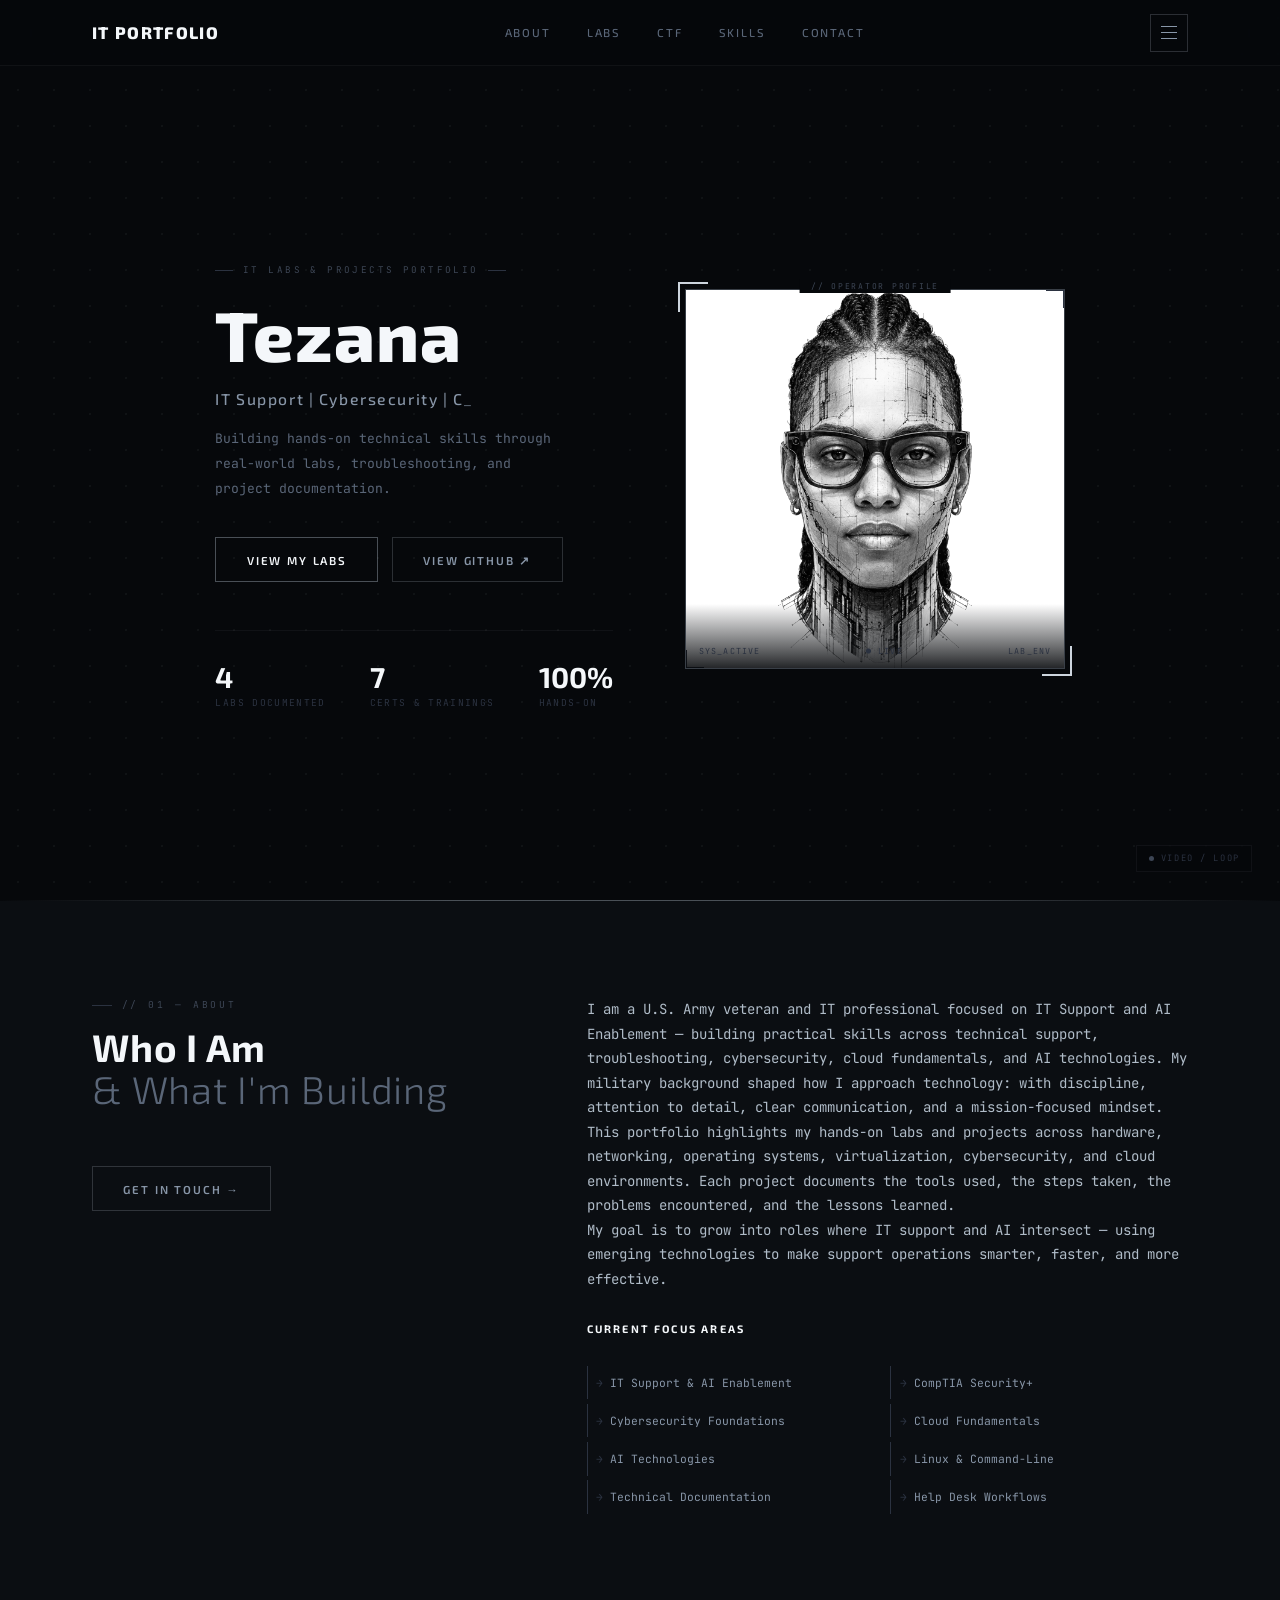
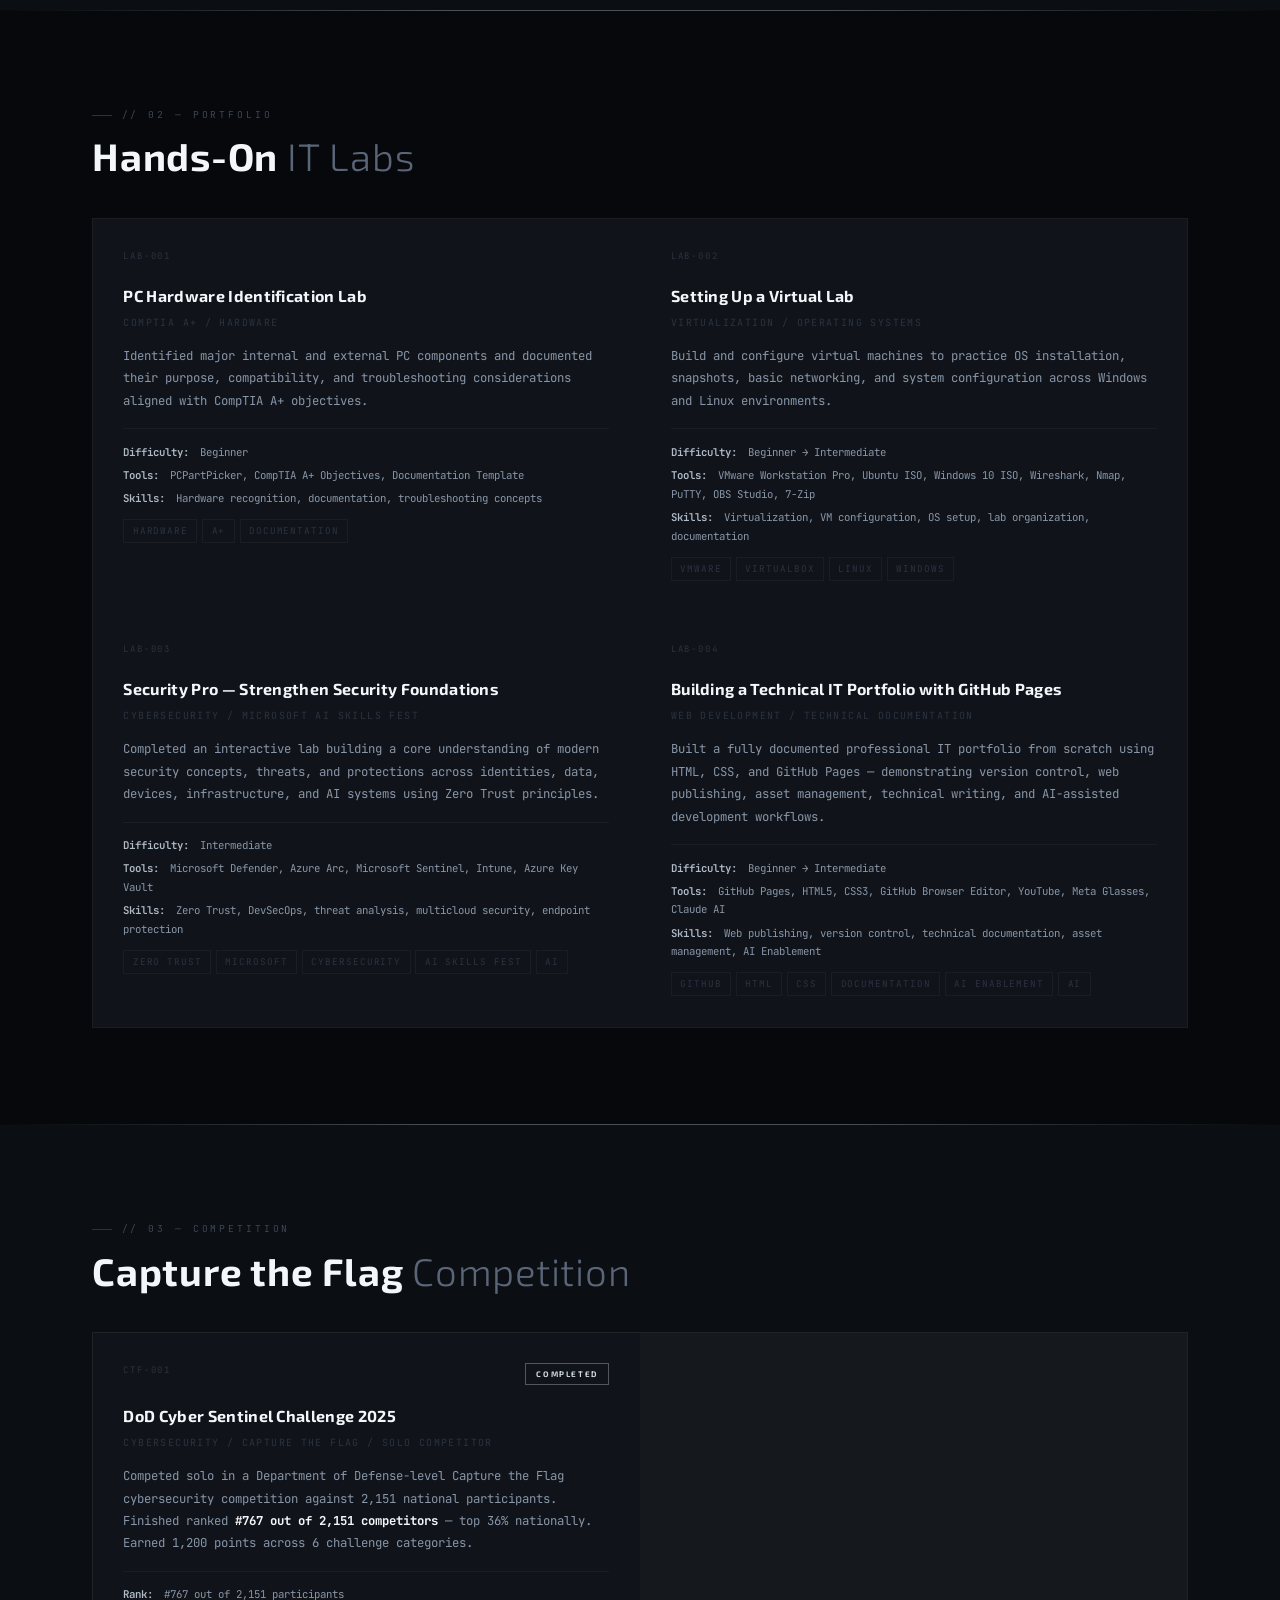
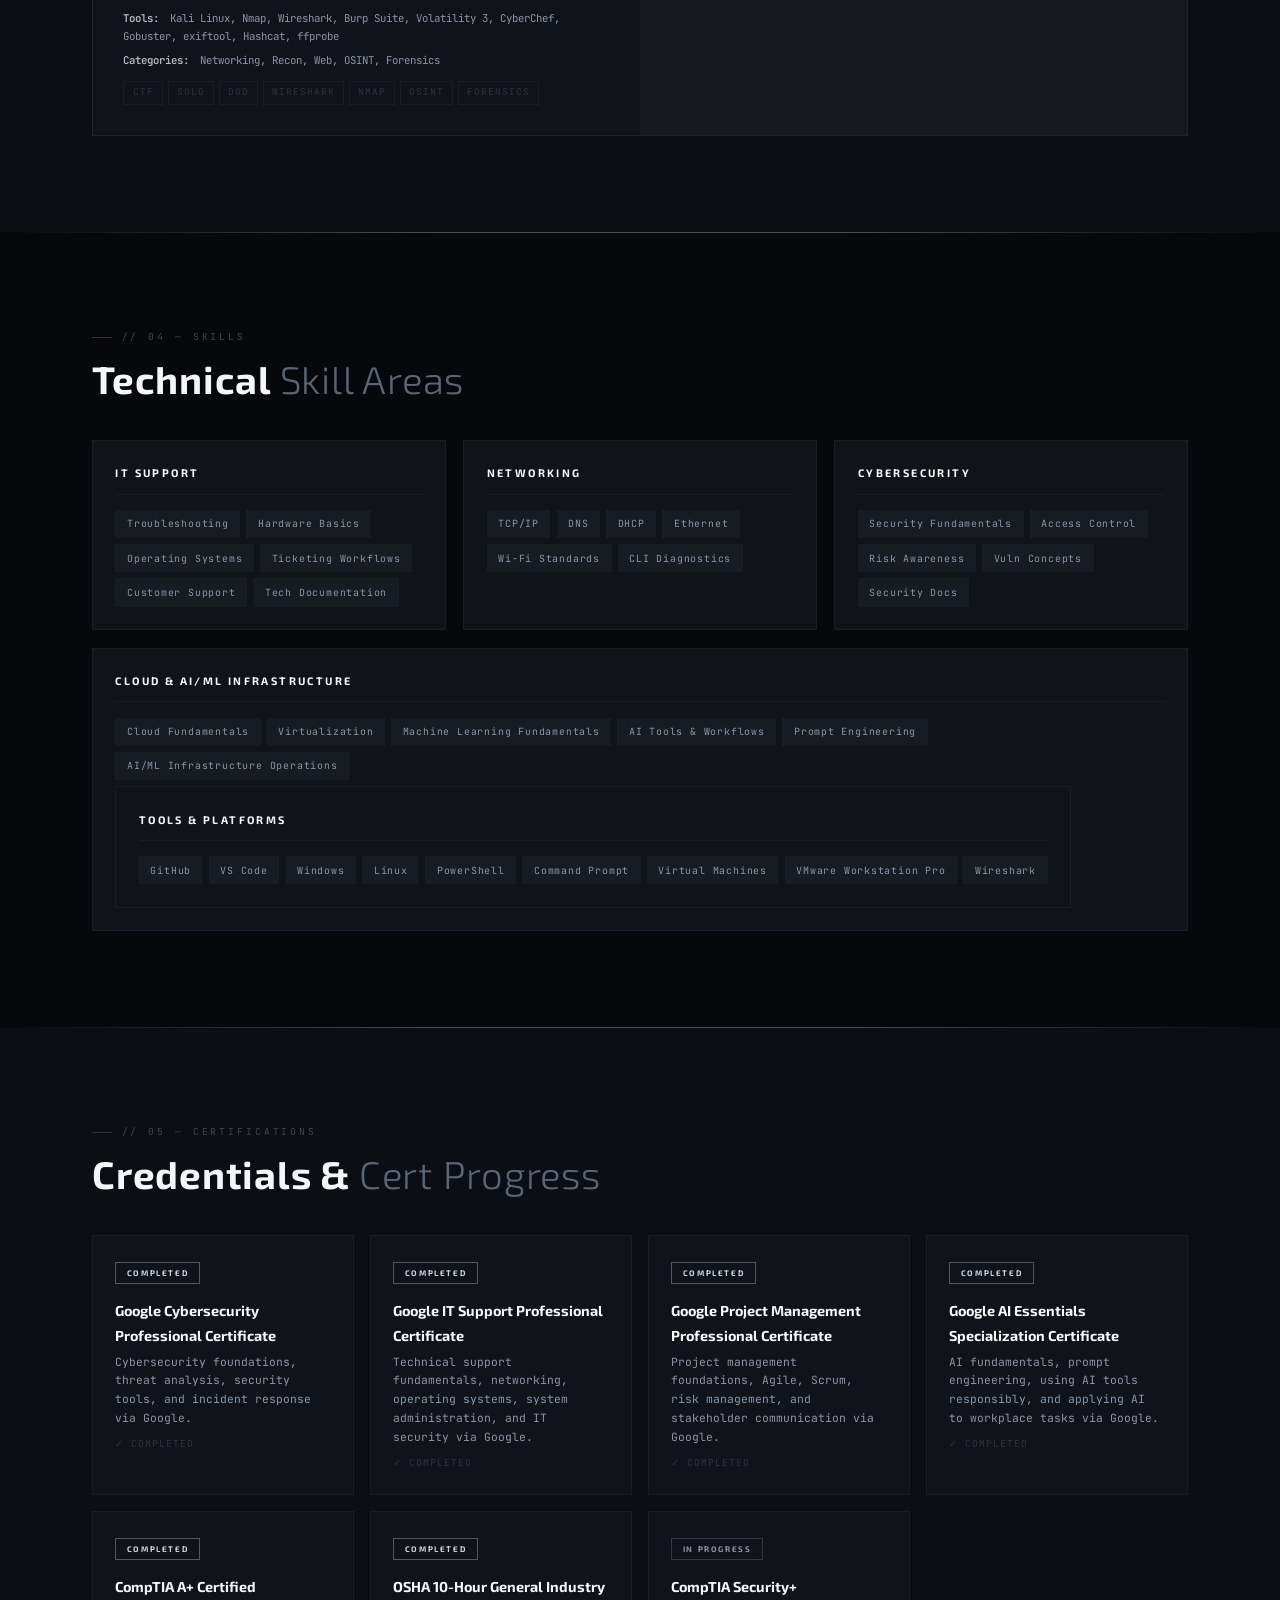
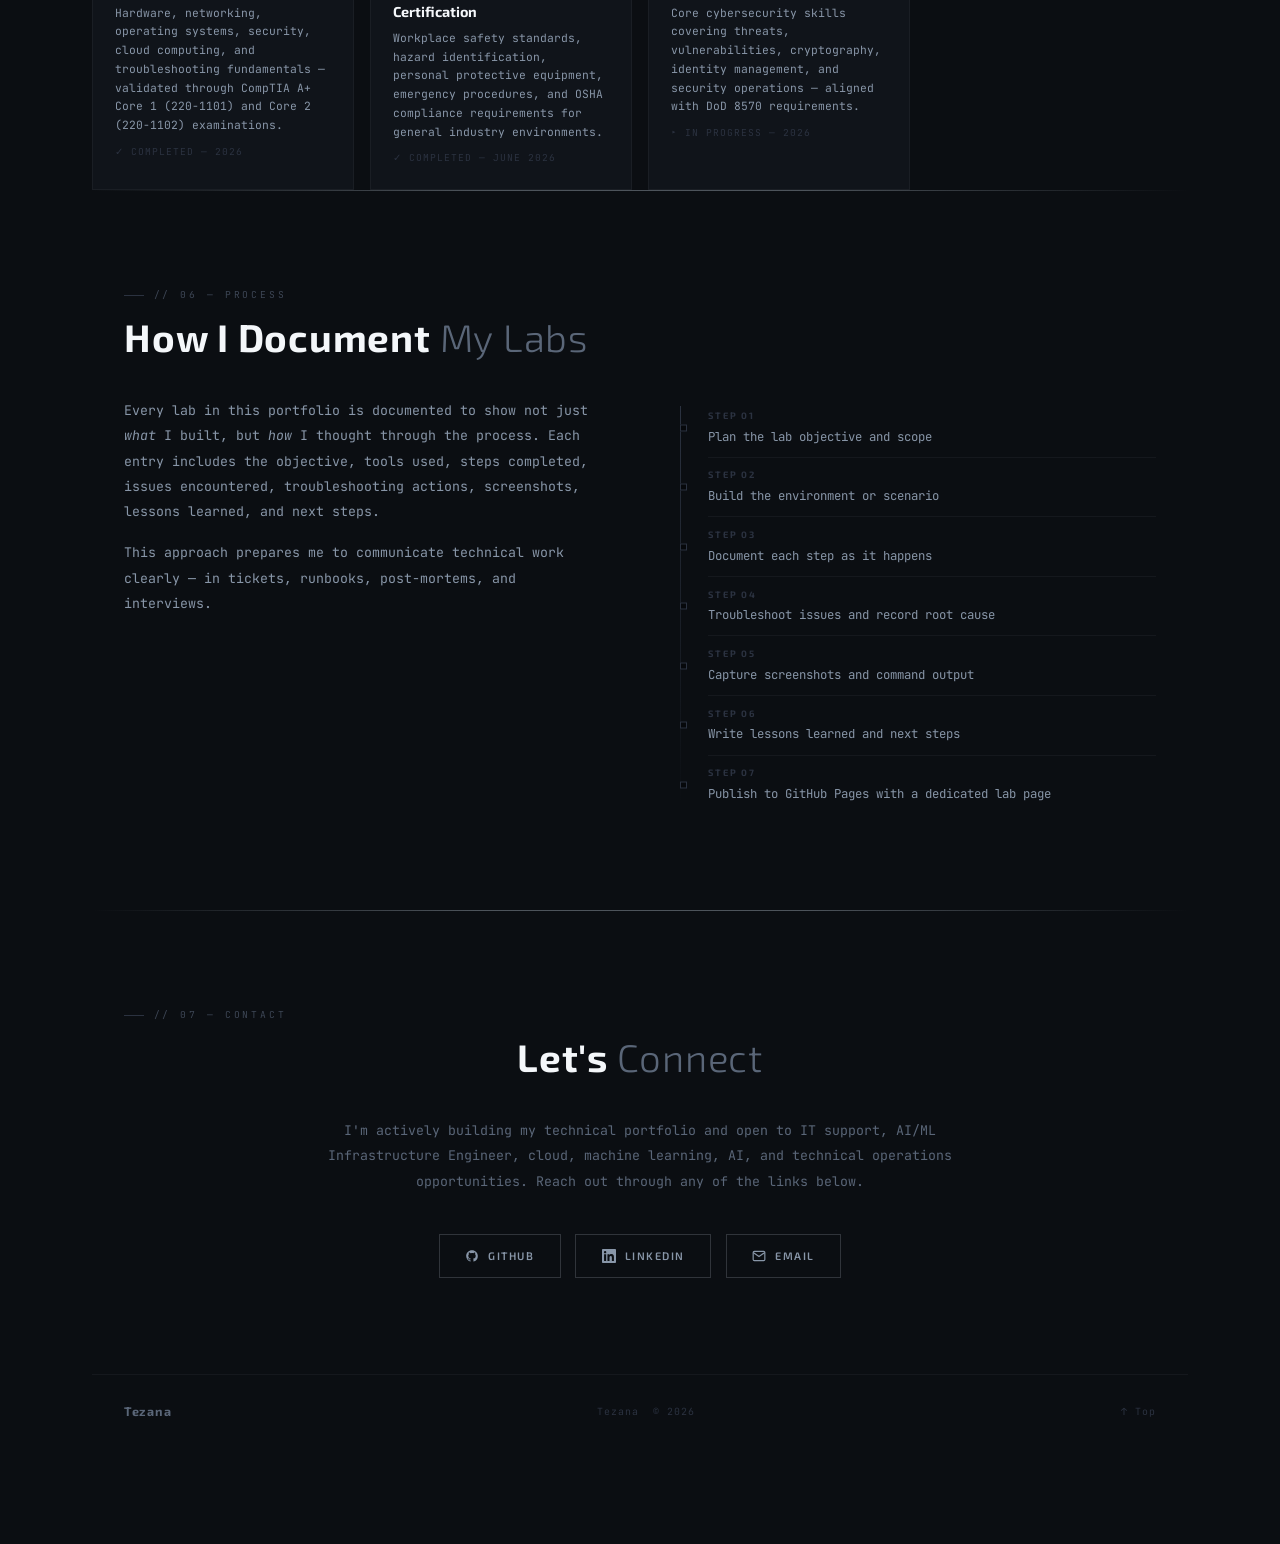
==== commit 3ab6e699: "Update index.html" ====
--- a/index.html
+++ b/index.html
@@ -7,6 +7,7 @@
   <title>Tezana | IT Labs Portfolio</title>
   <link rel="preconnect" href="https://fonts.googleapis.com">
   <link href="https://fonts.googleapis.com/css2?family=Exo+2:wght@300;400;600;700;800&family=JetBrains+Mono:wght@300;400;500&display=swap" rel="stylesheet">
+
 <style>
 *,*::before,*::after{box-sizing:border-box;margin:0;padding:0}
 html{scroll-behavior:smooth}
@@ -43,6 +44,8 @@
 .btn:hover::after{transform:translateX(0)}
 .btn-ghost{border-color:var(--b2);color:var(--silver)}
 .btn-ghost:hover{border-color:var(--b2);color:var(--mist)}
+.btn-card{font-family:var(--fm);font-size:.62rem;letter-spacing:.1em;text-transform:uppercase;padding:.4rem 1rem;border:1px solid var(--b2);color:var(--silver);background:transparent;display:inline-block;transition:all .2s}
+.btn-card:hover{border-color:var(--b3);color:var(--white);background:var(--gun)}
 .badge{display:inline-block;font-family:var(--fh);font-size:.5rem;font-weight:700;letter-spacing:.2em;text-transform:uppercase;padding:.22rem .65rem;border:1px solid currentColor;line-height:1.6}
 .b-done{color:var(--fog);border-color:rgba(205,213,222,.35)}
 .b-wip{color:var(--silver);border-color:rgba(136,150,168,.28)}
@@ -51,6 +54,7 @@
 #nav.scrolled{border-bottom-color:var(--b2);box-shadow:0 4px 32px rgba(0,0,0,.55)}
 #nav .wrap{display:flex;align-items:center;justify-content:space-between;width:100%}
 .nav-logo{font-family:var(--fh);font-size:1.05rem;font-weight:800;letter-spacing:.08em;color:var(--white)}
+.nav-logo span{font-weight:300;color:var(--silver)}
 .nav-desk{list-style:none;display:flex;align-items:center;gap:2.25rem}
 .nav-desk a{font-family:var(--fh);font-size:.72rem;font-weight:500;letter-spacing:.16em;text-transform:uppercase;color:var(--mid);position:relative;transition:color .2s}
 .nav-desk a::after{content:'';position:absolute;bottom:-4px;left:0;right:0;height:1px;background:var(--fog);transform:scaleX(0);transform-origin:left;transition:transform .25s}
@@ -104,6 +108,9 @@
 .pf-inner::after{bottom:0;left:0;border-bottom:1px solid var(--steel);border-left:1px solid var(--steel)}
 .pf-inner img{width:100%;display:block;filter:grayscale(100%) contrast(1.06);transition:filter .45s}
 .pf-outer:hover .pf-inner img{filter:grayscale(55%) contrast(1.08)}
+.pf-placeholder{width:100%;aspect-ratio:3/4;background:var(--coal);display:flex;flex-direction:column;align-items:center;justify-content:center;gap:1rem}
+.pf-placeholder .initials{font-family:var(--fh);font-size:4rem;font-weight:800;color:var(--steel);letter-spacing:.05em}
+.pf-placeholder .ph-label{font-family:var(--fm);font-size:.6rem;letter-spacing:.2em;text-transform:uppercase;color:var(--dim);text-align:center}
 .pf-scan{position:absolute;left:0;right:0;height:70px;background:linear-gradient(transparent,rgba(200,210,220,.05),transparent);pointer-events:none;z-index:3;top:-70px;animation:scan 3.8s linear infinite}
 @keyframes scan{to{top:110%}}
 .pf-hud{position:absolute;bottom:0;left:0;right:0;z-index:5;padding:2.5rem .8rem .6rem;background:linear-gradient(transparent,rgba(6,8,11,.88));display:flex;justify-content:space-between;font-family:var(--fm);font-size:.52rem;letter-spacing:.14em;text-transform:uppercase;color:var(--steel)}
@@ -111,7 +118,9 @@
 .pf-id{position:absolute;top:-10px;left:50%;transform:translateX(-50%);font-family:var(--fm);font-size:.5rem;letter-spacing:.22em;text-transform:uppercase;color:var(--dim);background:var(--void);padding:0 .7rem;white-space:nowrap;z-index:6}
 .vid-tag{position:absolute;bottom:1.75rem;right:1.75rem;z-index:10;display:flex;align-items:center;gap:.45rem;font-family:var(--fm);font-size:.55rem;letter-spacing:.18em;text-transform:uppercase;color:var(--steel);border:1px solid var(--b0);background:rgba(6,8,11,.55);padding:.3rem .7rem;backdrop-filter:blur(8px)}
 .vid-dot{width:5px;height:5px;border-radius:50%;background:var(--dim);animation:blink 1.9s ease infinite}
+#about{background:var(--abyss)}
 .about-grid{display:grid;grid-template-columns:1fr 1.45fr;gap:5rem;align-items:start}
+.about-body p{font-size:.83rem;line-height:1.9;color:var(--silver);margin-bottom:1.1rem}
 .focus-grid{display:grid;grid-template-columns:1fr 1fr;gap:.3rem;margin-top:1.75rem}
 .fi{font-size:.71rem;color:var(--silver);padding:.42rem .55rem;border-left:1px solid var(--steel);transition:border-color .2s,color .2s}
 .fi::before{content:'→ ';color:var(--steel)}
@@ -124,11 +133,32 @@
 .lc-title{font-family:var(--fh);font-size:1rem;font-weight:700;color:var(--white);margin-bottom:.28rem;letter-spacing:.02em}
 .lc-cat{font-size:.62rem;letter-spacing:.14em;text-transform:uppercase;color:var(--steel);margin-bottom:.85rem}
 .lc-sum{font-size:.77rem;line-height:1.82;color:var(--silver);margin-bottom:1rem}
-.lc-meta{border-top:1px solid var(--b0);padding-top:.85rem;display:flex;flex-direction:column;gap:.28rem;font-size:.67rem;color:var(--steel)}
-.lc-meta strong{color:var(--mid);font-weight:400;margin-right:.3rem}
+.lc-meta{border-top:1px solid var(--b0);padding-top:.85rem;display:flex;flex-direction:column;gap:.28rem;font-size:.67rem;color:var(--silver)}
+.lc-meta strong{color:var(--mist);font-weight:600;margin-right:.3rem}
 .chips{display:flex;flex-wrap:wrap;gap:.3rem;margin-top:.7rem}
 .chip{font-size:.58rem;letter-spacing:.1em;text-transform:uppercase;padding:.18rem .52rem;border:1px solid var(--b0);color:var(--steel);transition:border-color .2s,color .2s}
 .lc:hover .chip{border-color:var(--b1);color:var(--mid)}
+#ctf{background:var(--abyss)}
+.proj-grid{display:grid;grid-template-columns:repeat(2,1fr);gap:1.4rem}
+.pc{border:1px solid var(--b0);padding:1.9rem;background:var(--deep);position:relative;overflow:hidden;transition:border-color .25s,box-shadow .25s}
+.pc::after{content:'';position:absolute;top:0;left:0;right:0;height:1px;background:linear-gradient(90deg,transparent,var(--b2),transparent);opacity:0;transition:opacity .3s}
+.pc:hover{border-color:var(--b2);box-shadow:var(--glow-sm)}
+.pc:hover::after{opacity:1}
+.pc-num{font-family:var(--fm);font-size:.52rem;letter-spacing:.22em;color:var(--steel);margin-bottom:.55rem}
+.pc-title{font-family:var(--fh);font-size:1.05rem;font-weight:700;color:var(--white);margin-bottom:.45rem}
+.pc-prob{font-size:.72rem;color:var(--steel);font-style:italic;margin-bottom:.8rem;line-height:1.65}
+.pc-body{font-size:.77rem;line-height:1.85;color:var(--silver);margin-bottom:.85rem}
+.pc-tools{font-size:.64rem;color:var(--steel);margin-bottom:1.2rem}
+.pc-tools strong{color:var(--mid);font-weight:400}
+.sk-grid{display:grid;grid-template-columns:repeat(3,1fr);gap:1.1rem}
+.sg{background:var(--deep);border:1px solid var(--b0);padding:1.4rem;transition:border-color .2s}
+.sg:hover{border-color:var(--b1)}
+.sg:last-child{grid-column:1/-1}
+.sg-h{font-family:var(--fh);font-size:.68rem;font-weight:700;letter-spacing:.22em;text-transform:uppercase;color:var(--white);padding-bottom:.7rem;margin-bottom:.95rem;border-bottom:1px solid var(--b0)}
+.tags{display:flex;flex-wrap:wrap;gap:.38rem}
+.sk{font-size:.62rem;letter-spacing:.08em;padding:.28rem .66rem;background:var(--coal);color:var(--silver);border:1px solid transparent;transition:all .2s}
+.sk:hover{border-color:var(--b2);background:var(--gun);color:var(--white)}
+#certs{background:var(--abyss)}
 .cert-grid{display:grid;grid-template-columns:repeat(auto-fill,minmax(255px,1fr));gap:1rem}
 .cc{border:1px solid var(--b0);padding:1.4rem;background:var(--deep);transition:border-color .2s}
 .cc:hover{border-color:var(--b2)}
@@ -144,13 +174,7 @@
 .tl li:last-child{border-bottom:none}
 .tl li::before{content:'';position:absolute;left:-1.75rem;top:50%;transform:translateY(-50%);width:7px;height:7px;border:1px solid var(--steel);background:var(--void)}
 .tl li strong{display:block;font-family:var(--fh);font-size:.58rem;letter-spacing:.2em;text-transform:uppercase;color:var(--steel);font-weight:700;margin-bottom:.1rem}
-.sk-grid{display:grid;grid-template-columns:repeat(3,1fr);gap:1.1rem}
-.sg{background:var(--deep);border:1px solid var(--b0);padding:1.4rem;transition:border-color .2s}
-.sg:hover{border-color:var(--b1)}
-.sg-h{font-family:var(--fh);font-size:.68rem;font-weight:700;letter-spacing:.22em;text-transform:uppercase;color:var(--white);padding-bottom:.7rem;margin-bottom:.95rem;border-bottom:1px solid var(--b0)}
-.tags{display:flex;flex-wrap:wrap;gap:.38rem}
-.sk{font-size:.62rem;letter-spacing:.08em;padding:.28rem .66rem;background:var(--coal);color:var(--silver);border:1px solid transparent;transition:all .2s}
-.sk:hover{border-color:var(--b2);background:var(--gun);color:var(--white)}
+#contact{background:var(--abyss)}
 .con-c{max-width:640px;margin:0 auto;text-align:center}
 .con-c p{font-size:.83rem;line-height:1.9;color:var(--mid);margin-bottom:2.5rem}
 .con-links{display:flex;justify-content:center;flex-wrap:wrap;gap:.9rem}
@@ -162,23 +186,21 @@
 footer a{transition:color .2s}
 footer a:hover{color:var(--white)}
 .f-brand{font-family:var(--fh);font-size:.78rem;font-weight:700;color:var(--mid);letter-spacing:.06em}
-@media(max-width:1024px){.sk-grid{grid-template-columns:repeat(2,1fr)}}
-@media(max-width:820px){.hero-in{grid-template-columns:1fr;gap:3rem}.pf-wrap{order:-1}.pf-outer{max-width:300px;margin:0 auto}.about-grid,.doc-grid{grid-template-columns:1fr;gap:3rem}.labs-grid{grid-template-columns:1fr}.nav-desk{display:none}footer .wrap{flex-direction:column;gap:.5rem;text-align:center}}
+@media(max-width:1024px){.sk-grid{grid-template-columns:repeat(2,1fr)}.sg:last-child{grid-column:auto}}
+@media(max-width:820px){.hero-in{grid-template-columns:1fr;gap:3rem}.pf-wrap{order:-1}.pf-outer{max-width:300px;margin:0 auto}.about-grid,.doc-grid{grid-template-columns:1fr;gap:3rem}.labs-grid,.proj-grid{grid-template-columns:1fr}.nav-desk{display:none}footer .wrap{flex-direction:column;gap:.5rem;text-align:center}}
 @media(max-width:540px){.sk-grid{grid-template-columns:1fr}.wrap{padding:0 1.2rem}.sec{padding:4rem 0}}
 </style>
 </head>
 <body>
 
-<!-- NAV -->
 <nav id="nav">
   <div class="wrap">
     <a href="#home" class="nav-logo">IT PORTFOLIO</a>
     <ul class="nav-desk">
       <li><a href="#about">About</a></li>
-      <li><a href="#certs">Certs</a></li>
-      <li><a href="#ai-labs">AI Labs</a></li>
-      <li><a href="#labs">IT Labs</a></li>
+      <li><a href="#labs">Labs</a></li>
       <li><a href="#ctf">CTF</a></li>
+      <li><a href="#skills">Skills</a></li>
       <li><a href="#contact">Contact</a></li>
     </ul>
     <button class="hbg" id="hbg" aria-label="Menu">
@@ -187,23 +209,17 @@
   </div>
 </nav>
 
-<!-- MOBILE DROPDOWN -->
 <div id="dd">
   <div class="dd-head"><span>Navigation</span><span class="dd-dot"></span></div>
   <ul class="dd-list">
     <li><a href="#home">Home <span class="dd-arr">→</span></a></li>
-    <li><a href="#about">About <span class="dd-arr">→</span></a></li>
-    <li><a href="#certs">Certs <span class="dd-arr">→</span></a></li>
-    <li><a href="#ai-labs">AI Labs <span class="dd-arr">→</span></a></li>
-    <li><a href="#labs">IT Labs <span class="dd-arr">→</span></a></li>
-    <li><a href="#ctf">CTF <span class="dd-arr">→</span></a></li>
+    <li><a href="#labs">Portfolio <span class="dd-arr">→</span></a></li>
     <li><a href="https://www.linkedin.com/in/tezanawhite/" target="_blank" rel="noopener">LinkedIn <span class="dd-arr">↗</span></a></li>
     <li><a href="https://github.com/tezana" target="_blank" rel="noopener">GitHub <span class="dd-arr">↗</span></a></li>
     <li><a href="#contact">Contact <span class="dd-arr">→</span></a></li>
   </ul>
 </div>
 
-<!-- HERO -->
 <section id="home">
   <div class="vid-bg">
     <video autoplay muted loop playsinline aria-hidden="true">
@@ -219,11 +235,11 @@
         <p class="hero-hl"><span id="tw">IT Support | Cybersecurity | Cloud | AI/ML Infrastructure Engineer Labs</span><span class="cursor">_</span></p>
         <p class="hero-sub">Building hands-on technical skills through real-world labs, troubleshooting, and project documentation.</p>
         <div class="hero-btns">
-          <a href="#about" class="btn">View My Work</a>
+          <a href="#labs" class="btn">View My Labs</a>
           <a href="https://github.com/tezana" target="_blank" rel="noopener" class="btn btn-ghost">View GitHub ↗</a>
         </div>
         <div class="hstats">
-          <div><div class="hs-n" data-count="5">5</div><div class="hs-l">Labs Documented</div></div>
+          <div><div class="hs-n" data-count="4">4</div><div class="hs-l">Labs Documented</div></div>
           <div><div class="hs-n" data-count="7">7</div><div class="hs-l">Certs &amp; Trainings</div></div>
           <div><div class="hs-n" data-count="100" data-sfx="%">100%</div><div class="hs-l">Hands-On</div></div>
         </div>
@@ -249,7 +265,6 @@
 
 <div class="ruled"></div>
 
-<!-- ── 01 — ABOUT ── -->
 <section id="about" class="sec">
   <div class="wrap">
     <div class="about-grid">
@@ -259,9 +274,9 @@
         <a href="#contact" class="btn btn-ghost" style="margin-top:1rem">Get In Touch →</a>
       </div>
       <div class="reveal">
-        <p style="font-size:.83rem;line-height:1.9;color:var(--silver);margin-bottom:1.1rem">I am a U.S. Army veteran and IT professional focused on IT Support and AI Enablement — building practical skills across technical support, troubleshooting, cybersecurity, cloud fundamentals, and AI technologies. My military background shaped how I approach technology: with discipline, attention to detail, clear communication, and a mission-focused mindset.</p>
-        <p style="font-size:.83rem;line-height:1.9;color:var(--silver);margin-bottom:1.1rem">This portfolio highlights my hands-on labs and projects across hardware, networking, operating systems, virtualization, cybersecurity, and cloud environments. Each project documents the tools used, the steps taken, the problems encountered, and the lessons learned.</p>
-        <p style="font-size:.83rem;line-height:1.9;color:var(--silver);margin-bottom:1.1rem">My goal is to grow into roles where IT support and AI intersect — using emerging technologies to make support operations smarter, faster, and more effective.</p>
+<p>I am a U.S. Army veteran and IT professional focused on IT Support and AI Enablement — building practical skills across technical support, troubleshooting, cybersecurity, cloud fundamentals, and AI technologies. My military background shaped how I approach technology: with discipline, attention to detail, clear communication, and a mission-focused mindset.</p>
+<p>This portfolio highlights my hands-on labs and projects across hardware, networking, operating systems, virtualization, cybersecurity, and cloud environments. Each project documents the tools used, the steps taken, the problems encountered, and the lessons learned.</p>
+<p>My goal is to grow into roles where IT support and AI intersect — using emerging technologies to make support operations smarter, faster, and more effective.</p>
         <p style="font-family:var(--fh);font-size:.68rem;letter-spacing:.2em;color:var(--white);margin-top:1.75rem;margin-bottom:.55rem;font-weight:700;text-transform:uppercase;">Current Focus Areas</p>
         <div class="focus-grid">
           <span class="fi">IT Support &amp; AI Enablement</span>
@@ -280,138 +295,11 @@
 
 <div class="ruled"></div>
 
-<!-- ── 02 — CERTIFICATIONS ── -->
-<section id="certs" class="sec">
-  <div class="wrap">
-    <div class="eyebrow">// 02 — Certifications</div>
-    <h2 class="sec-title">Credentials &amp; <span>Cert Progress</span></h2>
-    <div class="cert-grid">
-
-      <div class="cc reveal">
-        <span class="badge b-done">Completed</span>
-        <div class="cc-name">Google Cybersecurity Professional Certificate</div>
-        <div class="cc-focus">Cybersecurity foundations, threat analysis, security tools, and incident response via Google.</div>
-        <div class="cc-date">✓ Completed</div>
-      </div>
-
-      <div class="cc reveal">
-        <span class="badge b-done">Completed</span>
-        <div class="cc-name">Google IT Support Professional Certificate</div>
-        <div class="cc-focus">Technical support fundamentals, networking, operating systems, system administration, and IT security via Google.</div>
-        <div class="cc-date">✓ Completed</div>
-      </div>
-
-      <div class="cc reveal">
-        <span class="badge b-done">Completed</span>
-        <div class="cc-name">Google Project Management Professional Certificate</div>
-        <div class="cc-focus">Project management foundations, Agile, Scrum, risk management, and stakeholder communication via Google.</div>
-        <div class="cc-date">✓ Completed</div>
-      </div>
-
-      <div class="cc reveal">
-        <span class="badge b-done">Completed</span>
-        <div class="cc-name">Google AI Essentials Specialization Certificate</div>
-        <div class="cc-focus">AI fundamentals, prompt engineering, using AI tools responsibly, and applying AI to workplace tasks via Google.</div>
-        <div class="cc-date">✓ Completed</div>
-      </div>
-
-      <div class="cc reveal">
-        <span class="badge b-done">Completed</span>
-        <div class="cc-name">CompTIA A+ Certified</div>
-        <div class="cc-focus">Hardware, networking, operating systems, security, cloud computing, and troubleshooting fundamentals — validated through CompTIA A+ Core 1 (220-1101) and Core 2 (220-1102) examinations.</div>
-        <div class="cc-date">✓ Completed — 2026</div>
-      </div>
-
-      <div class="cc reveal">
-        <span class="badge b-done">Completed</span>
-        <div class="cc-name">OSHA 10-Hour General Industry Certification</div>
-        <div class="cc-focus">Workplace safety standards, hazard identification, personal protective equipment, emergency procedures, and OSHA compliance requirements for general industry environments.</div>
-        <div class="cc-date">✓ Completed — June 2026</div>
-      </div>
-
-      <div class="cc reveal">
-        <span class="badge b-wip">In Progress</span>
-        <div class="cc-name">CompTIA Security+</div>
-        <div class="cc-focus">Core cybersecurity skills covering threats, vulnerabilities, cryptography, identity management, and security operations — aligned with DoD 8570 requirements.</div>
-        <div class="cc-date">▸ In Progress — 2026</div>
-      </div>
-
-    </div>
-  </div>
-</section>
-
-<div class="ruled"></div>
-
-<!-- ── 03 — PROCESS ── -->
-<section id="documentation" class="sec">
-  <div class="wrap">
-    <div class="eyebrow">// 03 — Process</div>
-    <h2 class="sec-title">How I Document <span>My Labs</span></h2>
-    <div class="doc-grid">
-      <div class="doc-body reveal">
-        <p>Every lab in this portfolio is documented to show not just <em>what</em> I built, but <em>how</em> I thought through the process. Each entry includes the objective, tools used, steps completed, issues encountered, troubleshooting actions, screenshots, lessons learned, and next steps.</p>
-        <p>This approach prepares me to communicate technical work clearly — in tickets, runbooks, post-mortems, and interviews.</p>
-      </div>
-      <div class="reveal">
-        <ol class="tl">
-          <li><strong>Step 01</strong>Plan the lab objective and scope</li>
-          <li><strong>Step 02</strong>Build the environment or scenario</li>
-          <li><strong>Step 03</strong>Document each step as it happens</li>
-          <li><strong>Step 04</strong>Troubleshoot issues and record root cause</li>
-          <li><strong>Step 05</strong>Capture screenshots and command output</li>
-          <li><strong>Step 06</strong>Write lessons learned and next steps</li>
-          <li><strong>Step 07</strong>Publish to GitHub Pages with a dedicated lab page</li>
-        </ol>
-      </div>
-    </div>
-  </div>
-</section>
-
-<div class="ruled"></div>
-
-<!-- ── 04 — AI LABS ── -->
-<section id="ai-labs" class="sec">
-  <div class="wrap">
-    <div class="eyebrow">// 04 — AI Labs</div>
-    <h2 class="sec-title">AI-Enabled <span>Projects</span></h2>
-    <div class="labs-grid">
-
-      <a href="agent-001.html" class="lc reveal">
-        <div class="lc-row1">
-          <span class="lc-num">AGENT-001</span>
-          <span class="badge b-done">Completed</span>
-        </div>
-        <div class="lc-title">IT Help Desk Triage Agent</div>
-        <div class="lc-cat">AI Agent / Python / Claude API</div>
-        <p class="lc-sum">Built an AI-powered triage agent that classifies IT support tickets, assigns priority levels, matches issues to a knowledge base, drafts first-response messages, and flags tickets for escalation — using tool-use architecture and the Claude API. Evaluated across 22 synthetic tickets including 4 deliberate edge cases designed to test real-world judgment.</p>
-        <div class="lc-meta">
-          <span><strong>Difficulty:</strong> Intermediate → Advanced</span>
-          <span><strong>Tools:</strong> Python, Claude API, Claude Code, JSON knowledge base, GitHub Pages</span>
-          <span><strong>Skills:</strong> Agentic architecture, tool-use design, prompt engineering, evaluation methodology, AI-enabled IT support</span>
-        </div>
-        <div class="chips">
-          <span class="chip">Python</span>
-          <span class="chip">Claude API</span>
-          <span class="chip">AI Agent</span>
-          <span class="chip">Tool Use</span>
-          <span class="chip">IT Support</span>
-          <span class="chip">Triage</span>
-        </div>
-      </a>
-
-    </div>
-  </div>
-</section>
-
-<div class="ruled"></div>
-
-<!-- ── 05 — IT LABS ── -->
 <section id="labs" class="sec">
   <div class="wrap">
-    <div class="eyebrow">// 05 — Portfolio</div>
+    <div class="eyebrow">// 02 — Portfolio</div>
     <h2 class="sec-title">Hands-On <span>IT Labs</span></h2>
     <div class="labs-grid">
-
       <a href="lab-001.html" class="lc reveal">
         <div class="lc-row1"><span class="lc-num">LAB-001</span></div>
         <div class="lc-title">PC Hardware Identification Lab</div>
@@ -424,7 +312,6 @@
         </div>
         <div class="chips"><span class="chip">Hardware</span><span class="chip">A+</span><span class="chip">Documentation</span></div>
       </a>
-
       <a href="lab-002.html" class="lc reveal">
         <div class="lc-row1"><span class="lc-num">LAB-002</span></div>
         <div class="lc-title">Setting Up a Virtual Lab</div>
@@ -437,7 +324,6 @@
         </div>
         <div class="chips"><span class="chip">VMware</span><span class="chip">VirtualBox</span><span class="chip">Linux</span><span class="chip">Windows</span></div>
       </a>
-
       <a href="lab-003.html" class="lc reveal">
         <div class="lc-row1"><span class="lc-num">LAB-003</span></div>
         <div class="lc-title">Security Pro — Strengthen Security Foundations</div>
@@ -448,7 +334,7 @@
           <span><strong>Tools:</strong> Microsoft Defender, Azure Arc, Microsoft Sentinel, Intune, Azure Key Vault</span>
           <span><strong>Skills:</strong> Zero Trust, DevSecOps, threat analysis, multicloud security, endpoint protection</span>
         </div>
-        <div class="chips"><span class="chip">Zero Trust</span><span class="chip">Microsoft</span><span class="chip">Cybersecurity</span><span class="chip">AI Skills Fest</span></div>
+        <div class="chips"><span class="chip">Zero Trust</span><span class="chip">Microsoft</span><span class="chip">Cybersecurity</span><span class="chip">AI Skills Fest</span><span class="chip">AI</span></div>
       </a>
 
       <a href="lab-004.html" class="lc reveal">
@@ -461,7 +347,7 @@
           <span><strong>Tools:</strong> GitHub Pages, HTML5, CSS3, GitHub Browser Editor, YouTube, Meta Glasses, Claude AI</span>
           <span><strong>Skills:</strong> Web publishing, version control, technical documentation, asset management, AI Enablement</span>
         </div>
-        <div class="chips"><span class="chip">GitHub</span><span class="chip">HTML</span><span class="chip">CSS</span><span class="chip">Documentation</span><span class="chip">AI Enablement</span></div>
+        <div class="chips"><span class="chip">GitHub</span><span class="chip">HTML</span><span class="chip">CSS</span><span class="chip">Documentation</span><span class="chip">AI Enablement</span><span class="chip">AI</span></div>
       </a>
 
     </div>
@@ -470,10 +356,9 @@
 
 <div class="ruled"></div>
 
-<!-- ── 06 — CTF ── -->
 <section id="ctf" class="sec">
   <div class="wrap">
-    <div class="eyebrow">// 06 — Competition</div>
+    <div class="eyebrow">// 03 — Competition</div>
     <h2 class="sec-title">Capture the Flag <span>Competition</span></h2>
     <div class="labs-grid">
       <a href="dod-cyber-sentinel.html" class="lc reveal">
@@ -494,7 +379,110 @@
 
 <div class="ruled"></div>
 
-<!-- ── 07 — CONTACT ── -->
+<section id="skills" class="sec">
+  <div class="wrap">
+    <div class="eyebrow">// 04 — Skills</div>
+    <h2 class="sec-title">Technical <span>Skill Areas</span></h2>
+    <div class="sk-grid">
+      <div class="sg reveal"><div class="sg-h">IT Support</div><div class="tags"><span class="sk">Troubleshooting</span><span class="sk">Hardware Basics</span><span class="sk">Operating Systems</span><span class="sk">Ticketing Workflows</span><span class="sk">Customer Support</span><span class="sk">Tech Documentation</span></div></div>
+      <div class="sg reveal"><div class="sg-h">Networking</div><div class="tags"><span class="sk">TCP/IP</span><span class="sk">DNS</span><span class="sk">DHCP</span><span class="sk">Ethernet</span><span class="sk">Wi-Fi Standards</span><span class="sk">CLI Diagnostics</span></div></div>
+      <div class="sg reveal"><div class="sg-h">Cybersecurity</div><div class="tags"><span class="sk">Security Fundamentals</span><span class="sk">Access Control</span><span class="sk">Risk Awareness</span><span class="sk">Vuln Concepts</span><span class="sk">Security Docs</span></div></div>
+      <div class="sg reveal"><div class="sg-h">Cloud &amp; AI/ML Infrastructure</div><div class="tags"><span class="sk">Cloud Fundamentals</span><span class="sk">Virtualization</span><span class="sk">Machine Learning Fundamentals</span>
+<span class="sk">AI Tools & Workflows</span>
+<span class="sk">Prompt Engineering</span>
+<span class="sk">AI/ML Infrastructure Operations</span>
+      <div class="sg reveal"><div class="sg-h">Tools &amp; Platforms</div><div class="tags"><span class="sk">GitHub</span><span class="sk">VS Code</span><span class="sk">Windows</span><span class="sk">Linux</span><span class="sk">PowerShell</span><span class="sk">Command Prompt</span><span class="sk">Virtual Machines</span><span class="sk">VMware Workstation Pro</span><span class="sk">Wireshark</span></div></div>
+    </div>
+  </div>
+</section>
+
+<div class="ruled"></div>
+
+<section id="certs" class="sec">
+  <div class="wrap">
+    <div class="eyebrow">// 05 — Certifications</div>
+    <h2 class="sec-title">Credentials &amp; <span>Cert Progress</span></h2>
+    <div class="cert-grid">
+
+      <div class="cc reveal">
+        <span class="badge b-done">Completed</span>
+        <div class="cc-name">Google Cybersecurity Professional Certificate</div>
+        <div class="cc-focus">Cybersecurity foundations, threat analysis, security tools, and incident response via Google.</div>
+        <div class="cc-date">✓ Completed</div>
+      </div>
+
+      <div class="cc reveal">
+        <span class="badge b-done">Completed</span>
+        <div class="cc-name">Google IT Support Professional Certificate</div>
+        <div class="cc-focus">Technical support fundamentals, networking, operating systems, system administration, and IT security via Google.</div>
+        <div class="cc-date">✓ Completed</div>
+      </div>
+
+      <div class="cc reveal">
+        <span class="badge b-done">Completed</span>
+        <div class="cc-name">Google Project Management Professional Certificate</div>
+        <div class="cc-focus">Project management foundations, Agile, Scrum, risk management, and stakeholder communication via Google.</div>
+        <div class="cc-date">✓ Completed</div>
+      </div>
+
+      <div class="cc reveal">
+        <span class="badge b-done">Completed</span>
+        <div class="cc-name">Google AI Essentials Specialization Certificate</div>
+        <div class="cc-focus">AI fundamentals, prompt engineering, using AI tools responsibly, and applying AI to workplace tasks via Google.</div>
+        <div class="cc-date">✓ Completed</div>
+      </div>
+
+      <div class="cc reveal">
+        <span class="badge b-done">Completed</span>
+        <div class="cc-name">CompTIA A+ Certified</div>
+        <div class="cc-focus">Hardware, networking, operating systems, security, cloud computing, and troubleshooting fundamentals — validated through CompTIA A+ Core 1 (220-1101) and Core 2 (220-1102) examinations.</div>
+        <div class="cc-date">✓ Completed — 2026</div>
+      </div>
+
+      <div class="cc reveal">
+        <span class="badge b-done">Completed</span>
+        <div class="cc-name">OSHA 10-Hour General Industry Certification</div>
+        <div class="cc-focus">Workplace safety standards, hazard identification, personal protective equipment, emergency procedures, and OSHA compliance requirements for general industry environments.</div>
+        <div class="cc-date">✓ Completed — June 2026</div>
+      </div>
+
+      <div class="cc reveal">
+        <span class="badge b-wip">In Progress</span>
+        <div class="cc-name">CompTIA Security+</div>
+        <div class="cc-focus">Core cybersecurity skills covering threats, vulnerabilities, cryptography, identity management, and security operations — aligned with DoD 8570 requirements.</div>
+        <div class="cc-date">▸ In Progress — 2026</div>
+      </div>
+
+    </div>
+
+<div class="ruled"></div>
+
+<section id="documentation" class="sec">
+  <div class="wrap">
+    <div class="eyebrow">// 06 — Process</div>
+    <h2 class="sec-title">How I Document <span>My Labs</span></h2>
+    <div class="doc-grid">
+      <div class="doc-body reveal">
+        <p>Every lab in this portfolio is documented to show not just <em>what</em> I built, but <em>how</em> I thought through the process. Each entry includes the objective, tools used, steps completed, issues encountered, troubleshooting actions, screenshots, lessons learned, and next steps.</p>
+        <p>This approach prepares me to communicate technical work clearly — in tickets, runbooks, post-mortems, and interviews.</p>
+      </div>
+      <div class="reveal">
+        <ol class="tl">
+          <li><strong>Step 01</strong>Plan the lab objective and scope</li>
+          <li><strong>Step 02</strong>Build the environment or scenario</li>
+          <li><strong>Step 03</strong>Document each step as it happens</li>
+          <li><strong>Step 04</strong>Troubleshoot issues and record root cause</li>
+          <li><strong>Step 05</strong>Capture screenshots and command output</li>
+          <li><strong>Step 06</strong>Write lessons learned and next steps</li>
+          <li><strong>Step 07</strong>Publish to GitHub Pages with a dedicated lab page</li>
+        </ol>
+      </div>
+    </div>
+  </div>
+</section>
+
+<div class="ruled"></div>
+
 <section id="contact" class="sec">
   <div class="wrap">
     <div class="eyebrow">// 07 — Contact</div>
@@ -525,7 +513,7 @@
 <footer>
   <div class="wrap">
     <span class="f-brand">Tezana</span>
-    <span>Tezana &nbsp;© 2026</span>
+    <span>Tezana &nbsp;© 2026 </span>
     <a href="#home">↑ Top</a>
   </div>
 </footer>
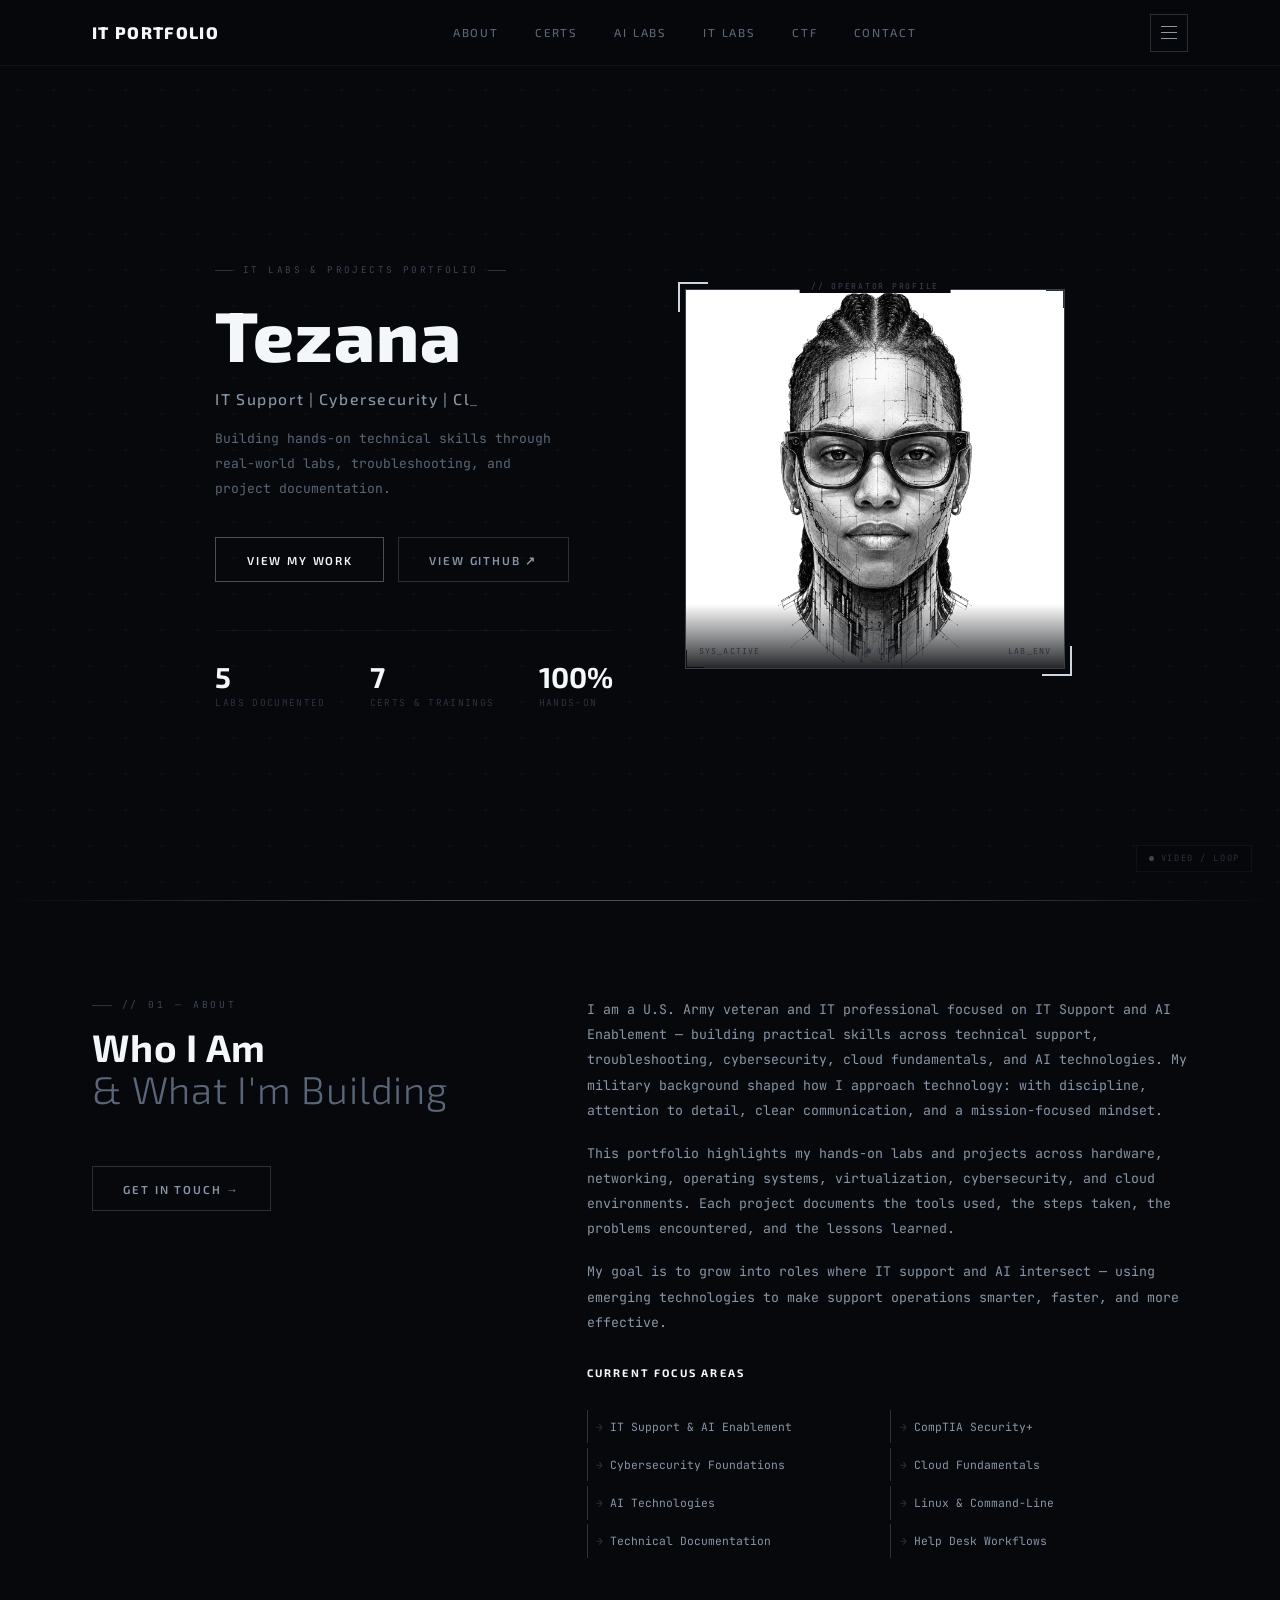
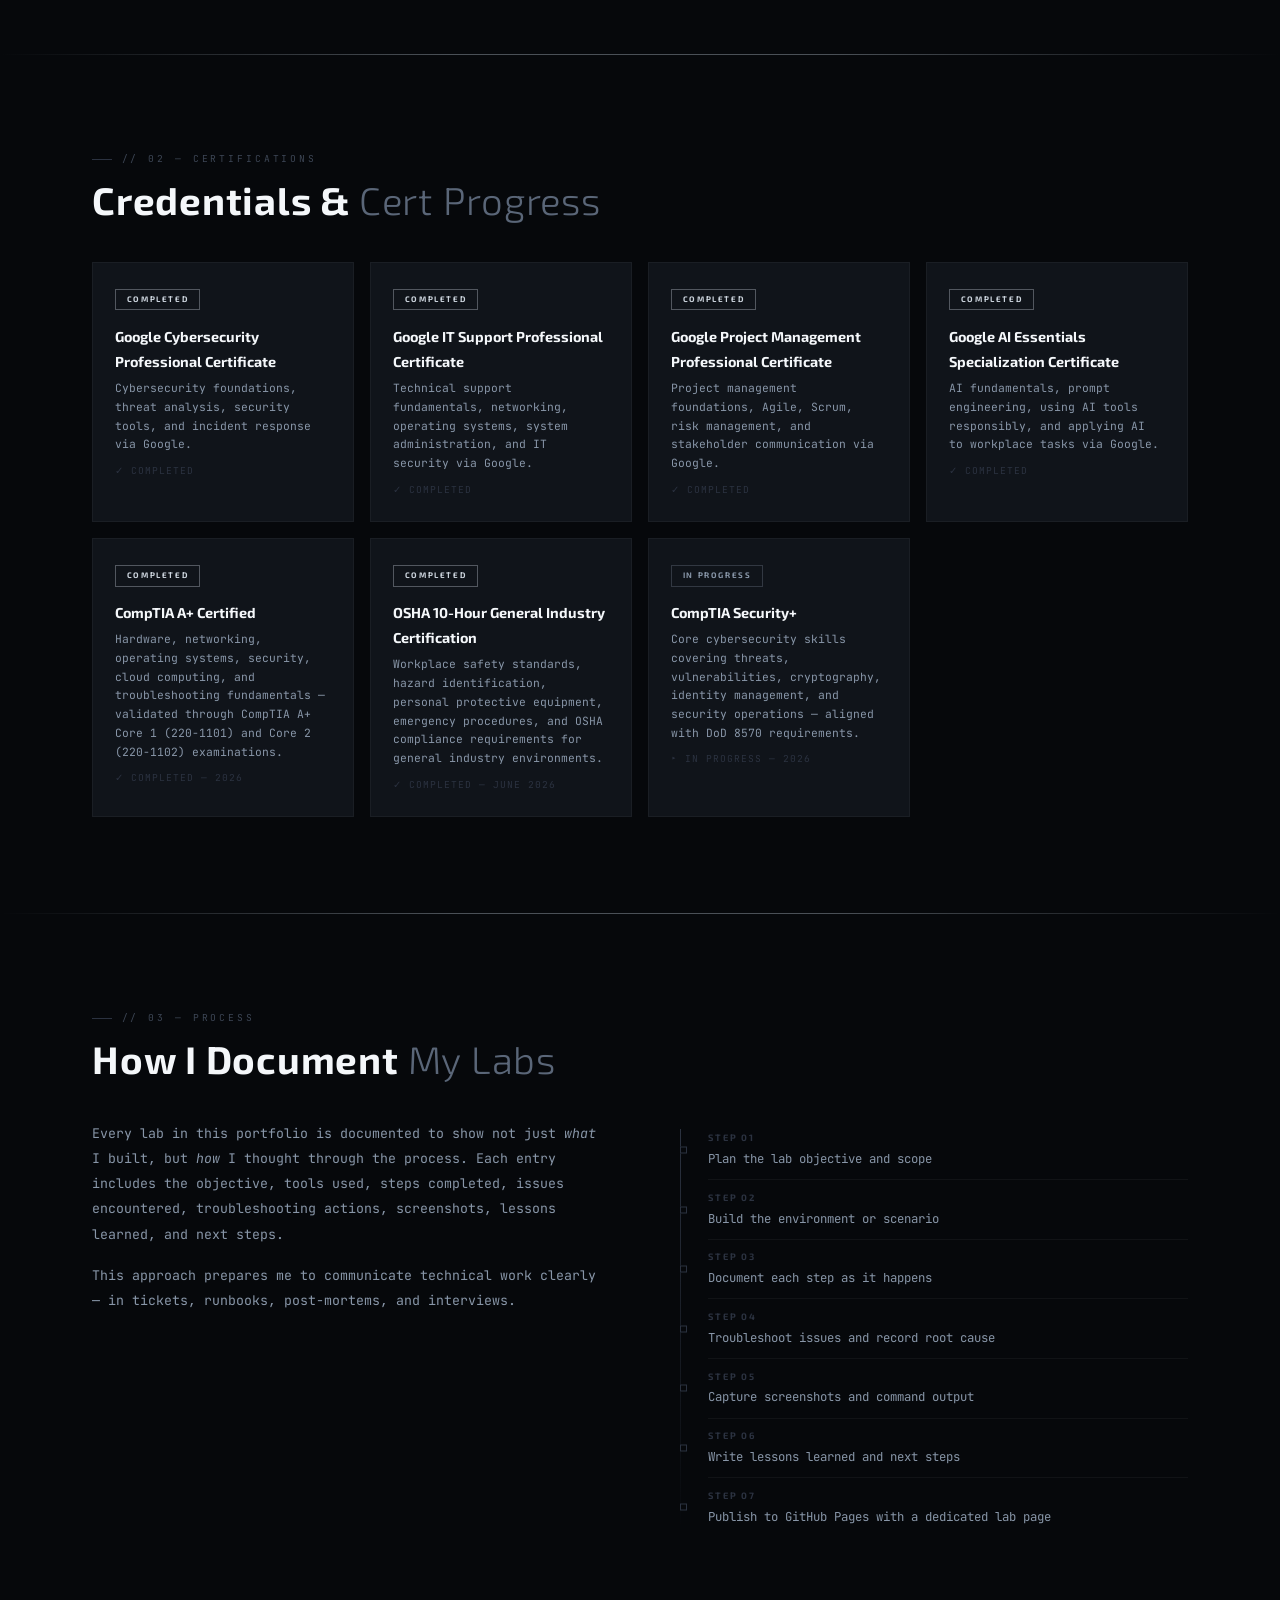
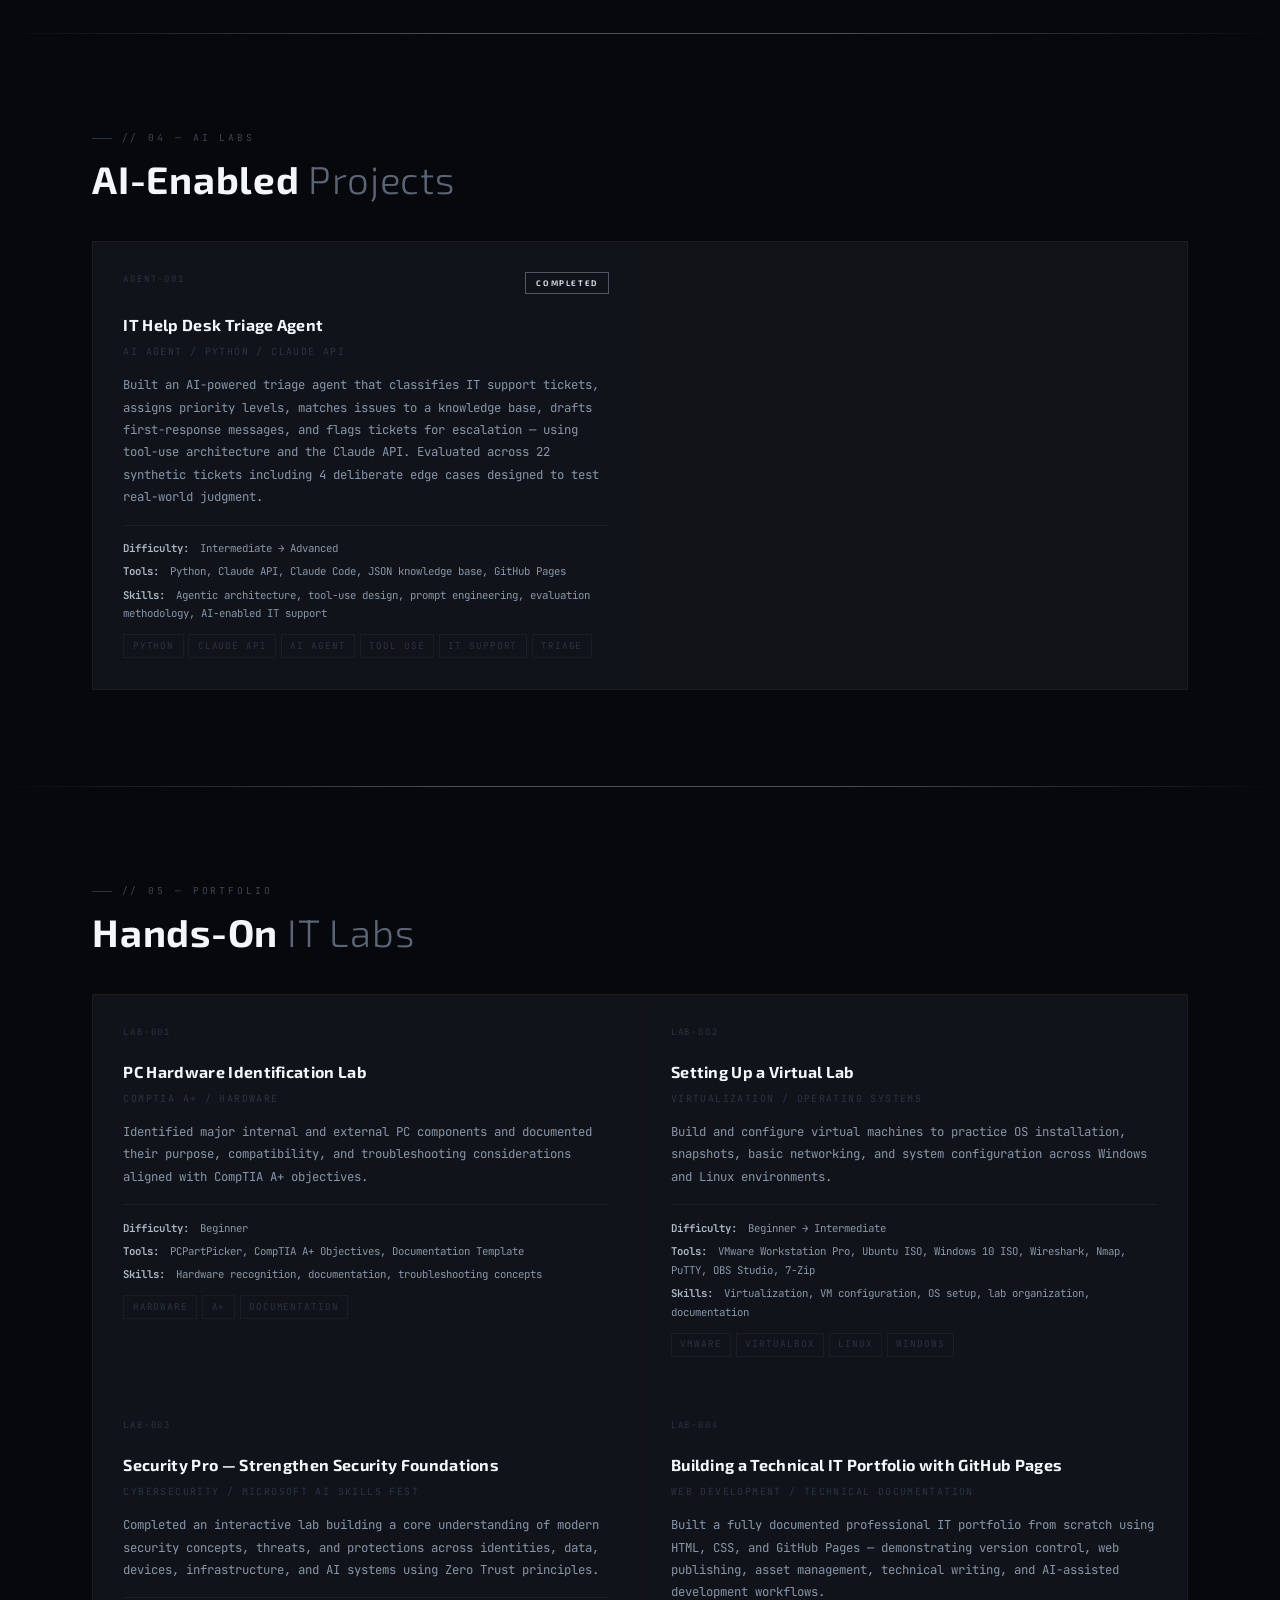
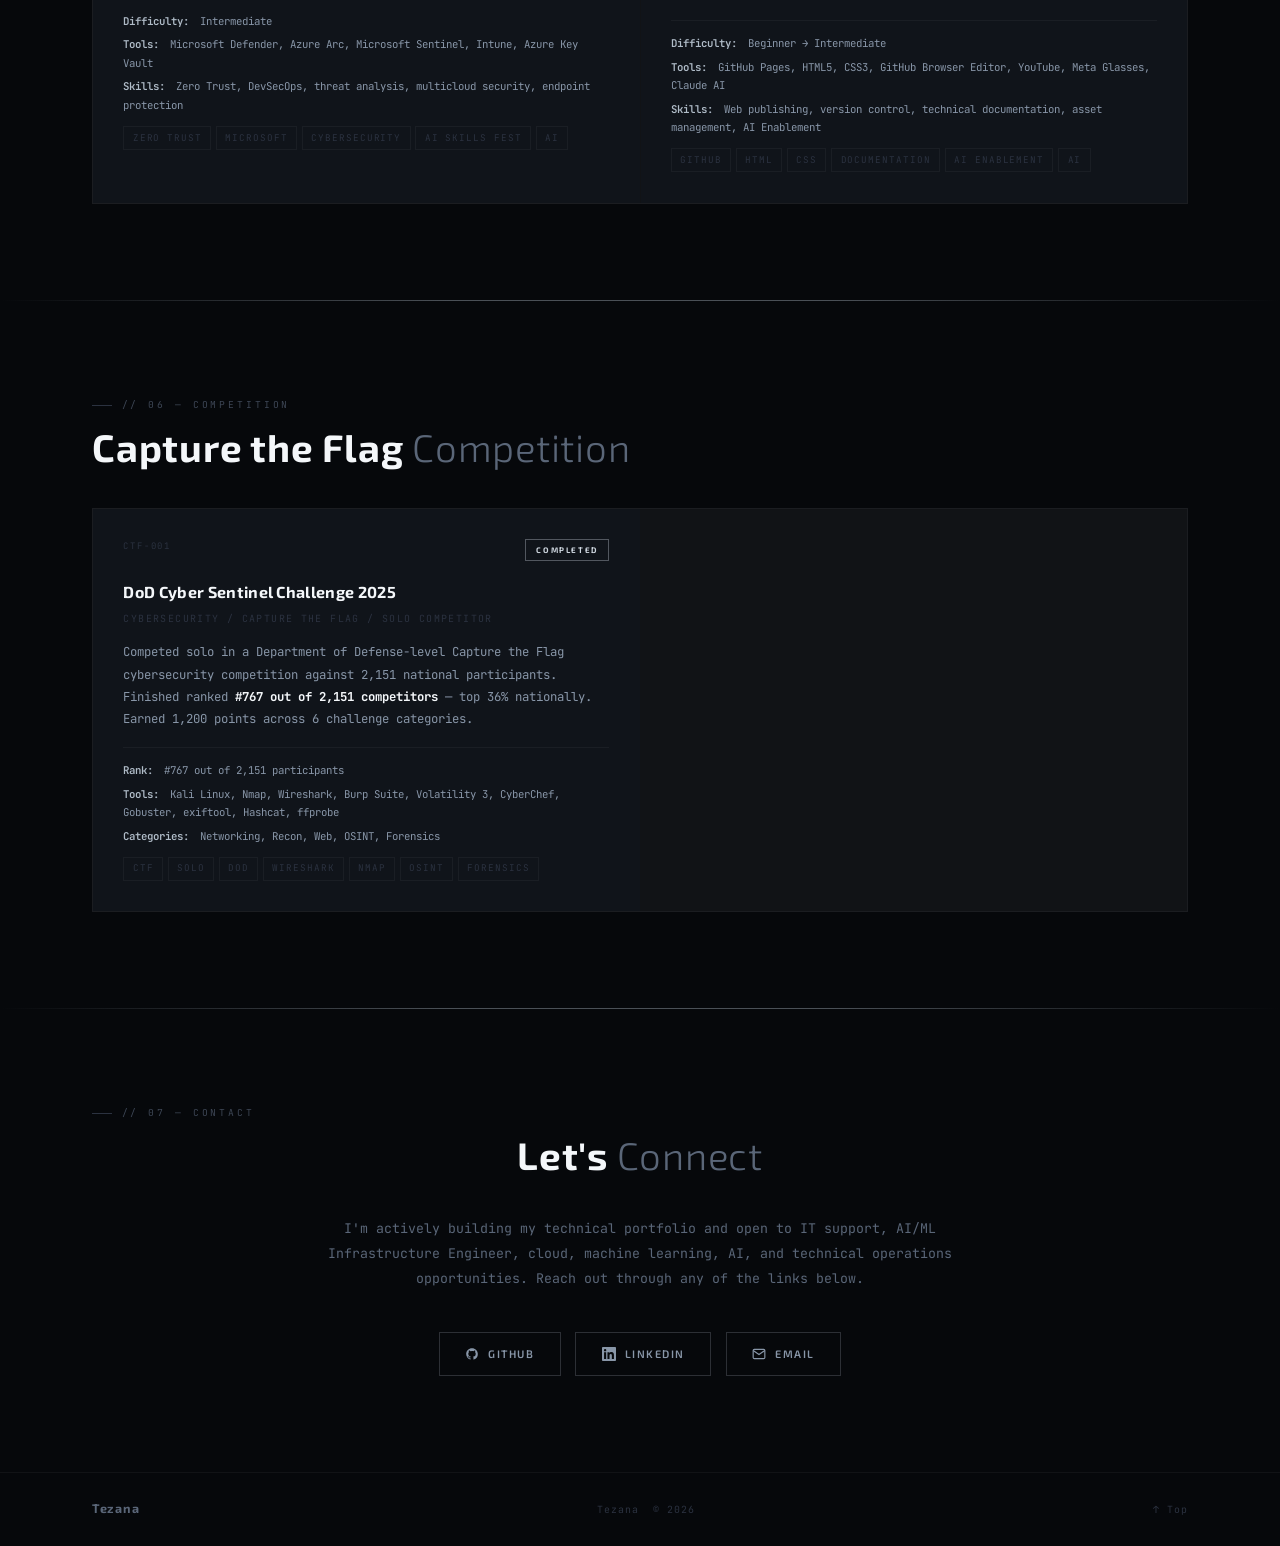
==== commit 65f70b04: "Update print statement from 'Hello' to 'Goodbye'" ====
--- a/index.html
+++ b/index.html
@@ -7,7 +7,6 @@
   <title>Tezana | IT Labs Portfolio</title>
   <link rel="preconnect" href="https://fonts.googleapis.com">
   <link href="https://fonts.googleapis.com/css2?family=Exo+2:wght@300;400;600;700;800&family=JetBrains+Mono:wght@300;400;500&display=swap" rel="stylesheet">
-
 <style>
 *,*::before,*::after{box-sizing:border-box;margin:0;padding:0}
 html{scroll-behavior:smooth}
@@ -44,8 +43,6 @@
 .btn:hover::after{transform:translateX(0)}
 .btn-ghost{border-color:var(--b2);color:var(--silver)}
 .btn-ghost:hover{border-color:var(--b2);color:var(--mist)}
-.btn-card{font-family:var(--fm);font-size:.62rem;letter-spacing:.1em;text-transform:uppercase;padding:.4rem 1rem;border:1px solid var(--b2);color:var(--silver);background:transparent;display:inline-block;transition:all .2s}
-.btn-card:hover{border-color:var(--b3);color:var(--white);background:var(--gun)}
 .badge{display:inline-block;font-family:var(--fh);font-size:.5rem;font-weight:700;letter-spacing:.2em;text-transform:uppercase;padding:.22rem .65rem;border:1px solid currentColor;line-height:1.6}
 .b-done{color:var(--fog);border-color:rgba(205,213,222,.35)}
 .b-wip{color:var(--silver);border-color:rgba(136,150,168,.28)}
@@ -54,7 +51,6 @@
 #nav.scrolled{border-bottom-color:var(--b2);box-shadow:0 4px 32px rgba(0,0,0,.55)}
 #nav .wrap{display:flex;align-items:center;justify-content:space-between;width:100%}
 .nav-logo{font-family:var(--fh);font-size:1.05rem;font-weight:800;letter-spacing:.08em;color:var(--white)}
-.nav-logo span{font-weight:300;color:var(--silver)}
 .nav-desk{list-style:none;display:flex;align-items:center;gap:2.25rem}
 .nav-desk a{font-family:var(--fh);font-size:.72rem;font-weight:500;letter-spacing:.16em;text-transform:uppercase;color:var(--mid);position:relative;transition:color .2s}
 .nav-desk a::after{content:'';position:absolute;bottom:-4px;left:0;right:0;height:1px;background:var(--fog);transform:scaleX(0);transform-origin:left;transition:transform .25s}
@@ -108,9 +104,6 @@
 .pf-inner::after{bottom:0;left:0;border-bottom:1px solid var(--steel);border-left:1px solid var(--steel)}
 .pf-inner img{width:100%;display:block;filter:grayscale(100%) contrast(1.06);transition:filter .45s}
 .pf-outer:hover .pf-inner img{filter:grayscale(55%) contrast(1.08)}
-.pf-placeholder{width:100%;aspect-ratio:3/4;background:var(--coal);display:flex;flex-direction:column;align-items:center;justify-content:center;gap:1rem}
-.pf-placeholder .initials{font-family:var(--fh);font-size:4rem;font-weight:800;color:var(--steel);letter-spacing:.05em}
-.pf-placeholder .ph-label{font-family:var(--fm);font-size:.6rem;letter-spacing:.2em;text-transform:uppercase;color:var(--dim);text-align:center}
 .pf-scan{position:absolute;left:0;right:0;height:70px;background:linear-gradient(transparent,rgba(200,210,220,.05),transparent);pointer-events:none;z-index:3;top:-70px;animation:scan 3.8s linear infinite}
 @keyframes scan{to{top:110%}}
 .pf-hud{position:absolute;bottom:0;left:0;right:0;z-index:5;padding:2.5rem .8rem .6rem;background:linear-gradient(transparent,rgba(6,8,11,.88));display:flex;justify-content:space-between;font-family:var(--fm);font-size:.52rem;letter-spacing:.14em;text-transform:uppercase;color:var(--steel)}
@@ -118,9 +111,7 @@
 .pf-id{position:absolute;top:-10px;left:50%;transform:translateX(-50%);font-family:var(--fm);font-size:.5rem;letter-spacing:.22em;text-transform:uppercase;color:var(--dim);background:var(--void);padding:0 .7rem;white-space:nowrap;z-index:6}
 .vid-tag{position:absolute;bottom:1.75rem;right:1.75rem;z-index:10;display:flex;align-items:center;gap:.45rem;font-family:var(--fm);font-size:.55rem;letter-spacing:.18em;text-transform:uppercase;color:var(--steel);border:1px solid var(--b0);background:rgba(6,8,11,.55);padding:.3rem .7rem;backdrop-filter:blur(8px)}
 .vid-dot{width:5px;height:5px;border-radius:50%;background:var(--dim);animation:blink 1.9s ease infinite}
-#about{background:var(--abyss)}
 .about-grid{display:grid;grid-template-columns:1fr 1.45fr;gap:5rem;align-items:start}
-.about-body p{font-size:.83rem;line-height:1.9;color:var(--silver);margin-bottom:1.1rem}
 .focus-grid{display:grid;grid-template-columns:1fr 1fr;gap:.3rem;margin-top:1.75rem}
 .fi{font-size:.71rem;color:var(--silver);padding:.42rem .55rem;border-left:1px solid var(--steel);transition:border-color .2s,color .2s}
 .fi::before{content:'→ ';color:var(--steel)}
@@ -138,27 +129,6 @@
 .chips{display:flex;flex-wrap:wrap;gap:.3rem;margin-top:.7rem}
 .chip{font-size:.58rem;letter-spacing:.1em;text-transform:uppercase;padding:.18rem .52rem;border:1px solid var(--b0);color:var(--steel);transition:border-color .2s,color .2s}
 .lc:hover .chip{border-color:var(--b1);color:var(--mid)}
-#ctf{background:var(--abyss)}
-.proj-grid{display:grid;grid-template-columns:repeat(2,1fr);gap:1.4rem}
-.pc{border:1px solid var(--b0);padding:1.9rem;background:var(--deep);position:relative;overflow:hidden;transition:border-color .25s,box-shadow .25s}
-.pc::after{content:'';position:absolute;top:0;left:0;right:0;height:1px;background:linear-gradient(90deg,transparent,var(--b2),transparent);opacity:0;transition:opacity .3s}
-.pc:hover{border-color:var(--b2);box-shadow:var(--glow-sm)}
-.pc:hover::after{opacity:1}
-.pc-num{font-family:var(--fm);font-size:.52rem;letter-spacing:.22em;color:var(--steel);margin-bottom:.55rem}
-.pc-title{font-family:var(--fh);font-size:1.05rem;font-weight:700;color:var(--white);margin-bottom:.45rem}
-.pc-prob{font-size:.72rem;color:var(--steel);font-style:italic;margin-bottom:.8rem;line-height:1.65}
-.pc-body{font-size:.77rem;line-height:1.85;color:var(--silver);margin-bottom:.85rem}
-.pc-tools{font-size:.64rem;color:var(--steel);margin-bottom:1.2rem}
-.pc-tools strong{color:var(--mid);font-weight:400}
-.sk-grid{display:grid;grid-template-columns:repeat(3,1fr);gap:1.1rem}
-.sg{background:var(--deep);border:1px solid var(--b0);padding:1.4rem;transition:border-color .2s}
-.sg:hover{border-color:var(--b1)}
-.sg:last-child{grid-column:1/-1}
-.sg-h{font-family:var(--fh);font-size:.68rem;font-weight:700;letter-spacing:.22em;text-transform:uppercase;color:var(--white);padding-bottom:.7rem;margin-bottom:.95rem;border-bottom:1px solid var(--b0)}
-.tags{display:flex;flex-wrap:wrap;gap:.38rem}
-.sk{font-size:.62rem;letter-spacing:.08em;padding:.28rem .66rem;background:var(--coal);color:var(--silver);border:1px solid transparent;transition:all .2s}
-.sk:hover{border-color:var(--b2);background:var(--gun);color:var(--white)}
-#certs{background:var(--abyss)}
 .cert-grid{display:grid;grid-template-columns:repeat(auto-fill,minmax(255px,1fr));gap:1rem}
 .cc{border:1px solid var(--b0);padding:1.4rem;background:var(--deep);transition:border-color .2s}
 .cc:hover{border-color:var(--b2)}
@@ -174,7 +144,13 @@
 .tl li:last-child{border-bottom:none}
 .tl li::before{content:'';position:absolute;left:-1.75rem;top:50%;transform:translateY(-50%);width:7px;height:7px;border:1px solid var(--steel);background:var(--void)}
 .tl li strong{display:block;font-family:var(--fh);font-size:.58rem;letter-spacing:.2em;text-transform:uppercase;color:var(--steel);font-weight:700;margin-bottom:.1rem}
-#contact{background:var(--abyss)}
+.sk-grid{display:grid;grid-template-columns:repeat(3,1fr);gap:1.1rem}
+.sg{background:var(--deep);border:1px solid var(--b0);padding:1.4rem;transition:border-color .2s}
+.sg:hover{border-color:var(--b1)}
+.sg-h{font-family:var(--fh);font-size:.68rem;font-weight:700;letter-spacing:.22em;text-transform:uppercase;color:var(--white);padding-bottom:.7rem;margin-bottom:.95rem;border-bottom:1px solid var(--b0)}
+.tags{display:flex;flex-wrap:wrap;gap:.38rem}
+.sk{font-size:.62rem;letter-spacing:.08em;padding:.28rem .66rem;background:var(--coal);color:var(--silver);border:1px solid transparent;transition:all .2s}
+.sk:hover{border-color:var(--b2);background:var(--gun);color:var(--white)}
 .con-c{max-width:640px;margin:0 auto;text-align:center}
 .con-c p{font-size:.83rem;line-height:1.9;color:var(--mid);margin-bottom:2.5rem}
 .con-links{display:flex;justify-content:center;flex-wrap:wrap;gap:.9rem}
@@ -186,21 +162,23 @@
 footer a{transition:color .2s}
 footer a:hover{color:var(--white)}
 .f-brand{font-family:var(--fh);font-size:.78rem;font-weight:700;color:var(--mid);letter-spacing:.06em}
-@media(max-width:1024px){.sk-grid{grid-template-columns:repeat(2,1fr)}.sg:last-child{grid-column:auto}}
-@media(max-width:820px){.hero-in{grid-template-columns:1fr;gap:3rem}.pf-wrap{order:-1}.pf-outer{max-width:300px;margin:0 auto}.about-grid,.doc-grid{grid-template-columns:1fr;gap:3rem}.labs-grid,.proj-grid{grid-template-columns:1fr}.nav-desk{display:none}footer .wrap{flex-direction:column;gap:.5rem;text-align:center}}
+@media(max-width:1024px){.sk-grid{grid-template-columns:repeat(2,1fr)}}
+@media(max-width:820px){.hero-in{grid-template-columns:1fr;gap:3rem}.pf-wrap{order:-1}.pf-outer{max-width:300px;margin:0 auto}.about-grid,.doc-grid{grid-template-columns:1fr;gap:3rem}.labs-grid{grid-template-columns:1fr}.nav-desk{display:none}footer .wrap{flex-direction:column;gap:.5rem;text-align:center}}
 @media(max-width:540px){.sk-grid{grid-template-columns:1fr}.wrap{padding:0 1.2rem}.sec{padding:4rem 0}}
 </style>
 </head>
 <body>
 
+<!-- NAV -->
 <nav id="nav">
   <div class="wrap">
     <a href="#home" class="nav-logo">IT PORTFOLIO</a>
     <ul class="nav-desk">
       <li><a href="#about">About</a></li>
-      <li><a href="#labs">Labs</a></li>
+      <li><a href="#certs">Certs</a></li>
+      <li><a href="#ai-labs">AI Labs</a></li>
+      <li><a href="#labs">IT Labs</a></li>
       <li><a href="#ctf">CTF</a></li>
-      <li><a href="#skills">Skills</a></li>
       <li><a href="#contact">Contact</a></li>
     </ul>
     <button class="hbg" id="hbg" aria-label="Menu">
@@ -209,17 +187,23 @@
   </div>
 </nav>
 
+<!-- MOBILE DROPDOWN -->
 <div id="dd">
   <div class="dd-head"><span>Navigation</span><span class="dd-dot"></span></div>
   <ul class="dd-list">
     <li><a href="#home">Home <span class="dd-arr">→</span></a></li>
-    <li><a href="#labs">Portfolio <span class="dd-arr">→</span></a></li>
+    <li><a href="#about">About <span class="dd-arr">→</span></a></li>
+    <li><a href="#certs">Certs <span class="dd-arr">→</span></a></li>
+    <li><a href="#ai-labs">AI Labs <span class="dd-arr">→</span></a></li>
+    <li><a href="#labs">IT Labs <span class="dd-arr">→</span></a></li>
+    <li><a href="#ctf">CTF <span class="dd-arr">→</span></a></li>
     <li><a href="https://www.linkedin.com/in/tezanawhite/" target="_blank" rel="noopener">LinkedIn <span class="dd-arr">↗</span></a></li>
     <li><a href="https://github.com/tezana" target="_blank" rel="noopener">GitHub <span class="dd-arr">↗</span></a></li>
     <li><a href="#contact">Contact <span class="dd-arr">→</span></a></li>
   </ul>
 </div>
 
+<!-- HERO -->
 <section id="home">
   <div class="vid-bg">
     <video autoplay muted loop playsinline aria-hidden="true">
@@ -235,11 +219,11 @@
         <p class="hero-hl"><span id="tw">IT Support | Cybersecurity | Cloud | AI/ML Infrastructure Engineer Labs</span><span class="cursor">_</span></p>
         <p class="hero-sub">Building hands-on technical skills through real-world labs, troubleshooting, and project documentation.</p>
         <div class="hero-btns">
-          <a href="#labs" class="btn">View My Labs</a>
+          <a href="#about" class="btn">View My Work</a>
           <a href="https://github.com/tezana" target="_blank" rel="noopener" class="btn btn-ghost">View GitHub ↗</a>
         </div>
         <div class="hstats">
-          <div><div class="hs-n" data-count="4">4</div><div class="hs-l">Labs Documented</div></div>
+          <div><div class="hs-n" data-count="5">5</div><div class="hs-l">Labs Documented</div></div>
           <div><div class="hs-n" data-count="7">7</div><div class="hs-l">Certs &amp; Trainings</div></div>
           <div><div class="hs-n" data-count="100" data-sfx="%">100%</div><div class="hs-l">Hands-On</div></div>
         </div>
@@ -265,6 +249,7 @@
 
 <div class="ruled"></div>
 
+<!-- ── 01 — ABOUT ── -->
 <section id="about" class="sec">
   <div class="wrap">
     <div class="about-grid">
@@ -274,9 +259,9 @@
         <a href="#contact" class="btn btn-ghost" style="margin-top:1rem">Get In Touch →</a>
       </div>
       <div class="reveal">
-<p>I am a U.S. Army veteran and IT professional focused on IT Support and AI Enablement — building practical skills across technical support, troubleshooting, cybersecurity, cloud fundamentals, and AI technologies. My military background shaped how I approach technology: with discipline, attention to detail, clear communication, and a mission-focused mindset.</p>
-<p>This portfolio highlights my hands-on labs and projects across hardware, networking, operating systems, virtualization, cybersecurity, and cloud environments. Each project documents the tools used, the steps taken, the problems encountered, and the lessons learned.</p>
-<p>My goal is to grow into roles where IT support and AI intersect — using emerging technologies to make support operations smarter, faster, and more effective.</p>
+        <p style="font-size:.83rem;line-height:1.9;color:var(--silver);margin-bottom:1.1rem">I am a U.S. Army veteran and IT professional focused on IT Support and AI Enablement — building practical skills across technical support, troubleshooting, cybersecurity, cloud fundamentals, and AI technologies. My military background shaped how I approach technology: with discipline, attention to detail, clear communication, and a mission-focused mindset.</p>
+        <p style="font-size:.83rem;line-height:1.9;color:var(--silver);margin-bottom:1.1rem">This portfolio highlights my hands-on labs and projects across hardware, networking, operating systems, virtualization, cybersecurity, and cloud environments. Each project documents the tools used, the steps taken, the problems encountered, and the lessons learned.</p>
+        <p style="font-size:.83rem;line-height:1.9;color:var(--silver);margin-bottom:1.1rem">My goal is to grow into roles where IT support and AI intersect — using emerging technologies to make support operations smarter, faster, and more effective.</p>
         <p style="font-family:var(--fh);font-size:.68rem;letter-spacing:.2em;color:var(--white);margin-top:1.75rem;margin-bottom:.55rem;font-weight:700;text-transform:uppercase;">Current Focus Areas</p>
         <div class="focus-grid">
           <span class="fi">IT Support &amp; AI Enablement</span>
@@ -295,11 +280,138 @@
 
 <div class="ruled"></div>
 
+<!-- ── 02 — CERTIFICATIONS ── -->
+<section id="certs" class="sec">
+  <div class="wrap">
+    <div class="eyebrow">// 02 — Certifications</div>
+    <h2 class="sec-title">Credentials &amp; <span>Cert Progress</span></h2>
+    <div class="cert-grid">
+
+      <div class="cc reveal">
+        <span class="badge b-done">Completed</span>
+        <div class="cc-name">Google Cybersecurity Professional Certificate</div>
+        <div class="cc-focus">Cybersecurity foundations, threat analysis, security tools, and incident response via Google.</div>
+        <div class="cc-date">✓ Completed</div>
+      </div>
+
+      <div class="cc reveal">
+        <span class="badge b-done">Completed</span>
+        <div class="cc-name">Google IT Support Professional Certificate</div>
+        <div class="cc-focus">Technical support fundamentals, networking, operating systems, system administration, and IT security via Google.</div>
+        <div class="cc-date">✓ Completed</div>
+      </div>
+
+      <div class="cc reveal">
+        <span class="badge b-done">Completed</span>
+        <div class="cc-name">Google Project Management Professional Certificate</div>
+        <div class="cc-focus">Project management foundations, Agile, Scrum, risk management, and stakeholder communication via Google.</div>
+        <div class="cc-date">✓ Completed</div>
+      </div>
+
+      <div class="cc reveal">
+        <span class="badge b-done">Completed</span>
+        <div class="cc-name">Google AI Essentials Specialization Certificate</div>
+        <div class="cc-focus">AI fundamentals, prompt engineering, using AI tools responsibly, and applying AI to workplace tasks via Google.</div>
+        <div class="cc-date">✓ Completed</div>
+      </div>
+
+      <div class="cc reveal">
+        <span class="badge b-done">Completed</span>
+        <div class="cc-name">CompTIA A+ Certified</div>
+        <div class="cc-focus">Hardware, networking, operating systems, security, cloud computing, and troubleshooting fundamentals — validated through CompTIA A+ Core 1 (220-1101) and Core 2 (220-1102) examinations.</div>
+        <div class="cc-date">✓ Completed — 2026</div>
+      </div>
+
+      <div class="cc reveal">
+        <span class="badge b-done">Completed</span>
+        <div class="cc-name">OSHA 10-Hour General Industry Certification</div>
+        <div class="cc-focus">Workplace safety standards, hazard identification, personal protective equipment, emergency procedures, and OSHA compliance requirements for general industry environments.</div>
+        <div class="cc-date">✓ Completed — June 2026</div>
+      </div>
+
+      <div class="cc reveal">
+        <span class="badge b-wip">In Progress</span>
+        <div class="cc-name">CompTIA Security+</div>
+        <div class="cc-focus">Core cybersecurity skills covering threats, vulnerabilities, cryptography, identity management, and security operations — aligned with DoD 8570 requirements.</div>
+        <div class="cc-date">▸ In Progress — 2026</div>
+      </div>
+
+    </div>
+  </div>
+</section>
+
+<div class="ruled"></div>
+
+<!-- ── 03 — PROCESS ── -->
+<section id="documentation" class="sec">
+  <div class="wrap">
+    <div class="eyebrow">// 03 — Process</div>
+    <h2 class="sec-title">How I Document <span>My Labs</span></h2>
+    <div class="doc-grid">
+      <div class="doc-body reveal">
+        <p>Every lab in this portfolio is documented to show not just <em>what</em> I built, but <em>how</em> I thought through the process. Each entry includes the objective, tools used, steps completed, issues encountered, troubleshooting actions, screenshots, lessons learned, and next steps.</p>
+        <p>This approach prepares me to communicate technical work clearly — in tickets, runbooks, post-mortems, and interviews.</p>
+      </div>
+      <div class="reveal">
+        <ol class="tl">
+          <li><strong>Step 01</strong>Plan the lab objective and scope</li>
+          <li><strong>Step 02</strong>Build the environment or scenario</li>
+          <li><strong>Step 03</strong>Document each step as it happens</li>
+          <li><strong>Step 04</strong>Troubleshoot issues and record root cause</li>
+          <li><strong>Step 05</strong>Capture screenshots and command output</li>
+          <li><strong>Step 06</strong>Write lessons learned and next steps</li>
+          <li><strong>Step 07</strong>Publish to GitHub Pages with a dedicated lab page</li>
+        </ol>
+      </div>
+    </div>
+  </div>
+</section>
+
+<div class="ruled"></div>
+
+<!-- ── 04 — AI LABS ── -->
+<section id="ai-labs" class="sec">
+  <div class="wrap">
+    <div class="eyebrow">// 04 — AI Labs</div>
+    <h2 class="sec-title">AI-Enabled <span>Projects</span></h2>
+    <div class="labs-grid">
+
+      <a href="agent-001.html" class="lc reveal">
+        <div class="lc-row1">
+          <span class="lc-num">AGENT-001</span>
+          <span class="badge b-done">Completed</span>
+        </div>
+        <div class="lc-title">IT Help Desk Triage Agent</div>
+        <div class="lc-cat">AI Agent / Python / Claude API</div>
+        <p class="lc-sum">Built an AI-powered triage agent that classifies IT support tickets, assigns priority levels, matches issues to a knowledge base, drafts first-response messages, and flags tickets for escalation — using tool-use architecture and the Claude API. Evaluated across 22 synthetic tickets including 4 deliberate edge cases designed to test real-world judgment.</p>
+        <div class="lc-meta">
+          <span><strong>Difficulty:</strong> Intermediate → Advanced</span>
+          <span><strong>Tools:</strong> Python, Claude API, Claude Code, JSON knowledge base, GitHub Pages</span>
+          <span><strong>Skills:</strong> Agentic architecture, tool-use design, prompt engineering, evaluation methodology, AI-enabled IT support</span>
+        </div>
+        <div class="chips">
+          <span class="chip">Python</span>
+          <span class="chip">Claude API</span>
+          <span class="chip">AI Agent</span>
+          <span class="chip">Tool Use</span>
+          <span class="chip">IT Support</span>
+          <span class="chip">Triage</span>
+        </div>
+      </a>
+
+    </div>
+  </div>
+</section>
+
+<div class="ruled"></div>
+
+<!-- ── 05 — IT LABS ── -->
 <section id="labs" class="sec">
   <div class="wrap">
-    <div class="eyebrow">// 02 — Portfolio</div>
+    <div class="eyebrow">// 05 — Portfolio</div>
     <h2 class="sec-title">Hands-On <span>IT Labs</span></h2>
     <div class="labs-grid">
+
       <a href="lab-001.html" class="lc reveal">
         <div class="lc-row1"><span class="lc-num">LAB-001</span></div>
         <div class="lc-title">PC Hardware Identification Lab</div>
@@ -312,6 +424,7 @@
         </div>
         <div class="chips"><span class="chip">Hardware</span><span class="chip">A+</span><span class="chip">Documentation</span></div>
       </a>
+
       <a href="lab-002.html" class="lc reveal">
         <div class="lc-row1"><span class="lc-num">LAB-002</span></div>
         <div class="lc-title">Setting Up a Virtual Lab</div>
@@ -324,6 +437,7 @@
         </div>
         <div class="chips"><span class="chip">VMware</span><span class="chip">VirtualBox</span><span class="chip">Linux</span><span class="chip">Windows</span></div>
       </a>
+
       <a href="lab-003.html" class="lc reveal">
         <div class="lc-row1"><span class="lc-num">LAB-003</span></div>
         <div class="lc-title">Security Pro — Strengthen Security Foundations</div>
@@ -356,9 +470,10 @@
 
 <div class="ruled"></div>
 
+<!-- ── 06 — CTF ── -->
 <section id="ctf" class="sec">
   <div class="wrap">
-    <div class="eyebrow">// 03 — Competition</div>
+    <div class="eyebrow">// 06 — Competition</div>
     <h2 class="sec-title">Capture the Flag <span>Competition</span></h2>
     <div class="labs-grid">
       <a href="dod-cyber-sentinel.html" class="lc reveal">
@@ -379,110 +494,7 @@
 
 <div class="ruled"></div>
 
-<section id="skills" class="sec">
-  <div class="wrap">
-    <div class="eyebrow">// 04 — Skills</div>
-    <h2 class="sec-title">Technical <span>Skill Areas</span></h2>
-    <div class="sk-grid">
-      <div class="sg reveal"><div class="sg-h">IT Support</div><div class="tags"><span class="sk">Troubleshooting</span><span class="sk">Hardware Basics</span><span class="sk">Operating Systems</span><span class="sk">Ticketing Workflows</span><span class="sk">Customer Support</span><span class="sk">Tech Documentation</span></div></div>
-      <div class="sg reveal"><div class="sg-h">Networking</div><div class="tags"><span class="sk">TCP/IP</span><span class="sk">DNS</span><span class="sk">DHCP</span><span class="sk">Ethernet</span><span class="sk">Wi-Fi Standards</span><span class="sk">CLI Diagnostics</span></div></div>
-      <div class="sg reveal"><div class="sg-h">Cybersecurity</div><div class="tags"><span class="sk">Security Fundamentals</span><span class="sk">Access Control</span><span class="sk">Risk Awareness</span><span class="sk">Vuln Concepts</span><span class="sk">Security Docs</span></div></div>
-      <div class="sg reveal"><div class="sg-h">Cloud &amp; AI/ML Infrastructure</div><div class="tags"><span class="sk">Cloud Fundamentals</span><span class="sk">Virtualization</span><span class="sk">Machine Learning Fundamentals</span>
-<span class="sk">AI Tools & Workflows</span>
-<span class="sk">Prompt Engineering</span>
-<span class="sk">AI/ML Infrastructure Operations</span>
-      <div class="sg reveal"><div class="sg-h">Tools &amp; Platforms</div><div class="tags"><span class="sk">GitHub</span><span class="sk">VS Code</span><span class="sk">Windows</span><span class="sk">Linux</span><span class="sk">PowerShell</span><span class="sk">Command Prompt</span><span class="sk">Virtual Machines</span><span class="sk">VMware Workstation Pro</span><span class="sk">Wireshark</span></div></div>
-    </div>
-  </div>
-</section>
-
-<div class="ruled"></div>
-
-<section id="certs" class="sec">
-  <div class="wrap">
-    <div class="eyebrow">// 05 — Certifications</div>
-    <h2 class="sec-title">Credentials &amp; <span>Cert Progress</span></h2>
-    <div class="cert-grid">
-
-      <div class="cc reveal">
-        <span class="badge b-done">Completed</span>
-        <div class="cc-name">Google Cybersecurity Professional Certificate</div>
-        <div class="cc-focus">Cybersecurity foundations, threat analysis, security tools, and incident response via Google.</div>
-        <div class="cc-date">✓ Completed</div>
-      </div>
-
-      <div class="cc reveal">
-        <span class="badge b-done">Completed</span>
-        <div class="cc-name">Google IT Support Professional Certificate</div>
-        <div class="cc-focus">Technical support fundamentals, networking, operating systems, system administration, and IT security via Google.</div>
-        <div class="cc-date">✓ Completed</div>
-      </div>
-
-      <div class="cc reveal">
-        <span class="badge b-done">Completed</span>
-        <div class="cc-name">Google Project Management Professional Certificate</div>
-        <div class="cc-focus">Project management foundations, Agile, Scrum, risk management, and stakeholder communication via Google.</div>
-        <div class="cc-date">✓ Completed</div>
-      </div>
-
-      <div class="cc reveal">
-        <span class="badge b-done">Completed</span>
-        <div class="cc-name">Google AI Essentials Specialization Certificate</div>
-        <div class="cc-focus">AI fundamentals, prompt engineering, using AI tools responsibly, and applying AI to workplace tasks via Google.</div>
-        <div class="cc-date">✓ Completed</div>
-      </div>
-
-      <div class="cc reveal">
-        <span class="badge b-done">Completed</span>
-        <div class="cc-name">CompTIA A+ Certified</div>
-        <div class="cc-focus">Hardware, networking, operating systems, security, cloud computing, and troubleshooting fundamentals — validated through CompTIA A+ Core 1 (220-1101) and Core 2 (220-1102) examinations.</div>
-        <div class="cc-date">✓ Completed — 2026</div>
-      </div>
-
-      <div class="cc reveal">
-        <span class="badge b-done">Completed</span>
-        <div class="cc-name">OSHA 10-Hour General Industry Certification</div>
-        <div class="cc-focus">Workplace safety standards, hazard identification, personal protective equipment, emergency procedures, and OSHA compliance requirements for general industry environments.</div>
-        <div class="cc-date">✓ Completed — June 2026</div>
-      </div>
-
-      <div class="cc reveal">
-        <span class="badge b-wip">In Progress</span>
-        <div class="cc-name">CompTIA Security+</div>
-        <div class="cc-focus">Core cybersecurity skills covering threats, vulnerabilities, cryptography, identity management, and security operations — aligned with DoD 8570 requirements.</div>
-        <div class="cc-date">▸ In Progress — 2026</div>
-      </div>
-
-    </div>
-
-<div class="ruled"></div>
-
-<section id="documentation" class="sec">
-  <div class="wrap">
-    <div class="eyebrow">// 06 — Process</div>
-    <h2 class="sec-title">How I Document <span>My Labs</span></h2>
-    <div class="doc-grid">
-      <div class="doc-body reveal">
-        <p>Every lab in this portfolio is documented to show not just <em>what</em> I built, but <em>how</em> I thought through the process. Each entry includes the objective, tools used, steps completed, issues encountered, troubleshooting actions, screenshots, lessons learned, and next steps.</p>
-        <p>This approach prepares me to communicate technical work clearly — in tickets, runbooks, post-mortems, and interviews.</p>
-      </div>
-      <div class="reveal">
-        <ol class="tl">
-          <li><strong>Step 01</strong>Plan the lab objective and scope</li>
-          <li><strong>Step 02</strong>Build the environment or scenario</li>
-          <li><strong>Step 03</strong>Document each step as it happens</li>
-          <li><strong>Step 04</strong>Troubleshoot issues and record root cause</li>
-          <li><strong>Step 05</strong>Capture screenshots and command output</li>
-          <li><strong>Step 06</strong>Write lessons learned and next steps</li>
-          <li><strong>Step 07</strong>Publish to GitHub Pages with a dedicated lab page</li>
-        </ol>
-      </div>
-    </div>
-  </div>
-</section>
-
-<div class="ruled"></div>
-
+<!-- ── 07 — CONTACT ── -->
 <section id="contact" class="sec">
   <div class="wrap">
     <div class="eyebrow">// 07 — Contact</div>
@@ -513,7 +525,7 @@
 <footer>
   <div class="wrap">
     <span class="f-brand">Tezana</span>
-    <span>Tezana &nbsp;© 2026 </span>
+    <span>Tezana &nbsp;© 2026</span>
     <a href="#home">↑ Top</a>
   </div>
 </footer>
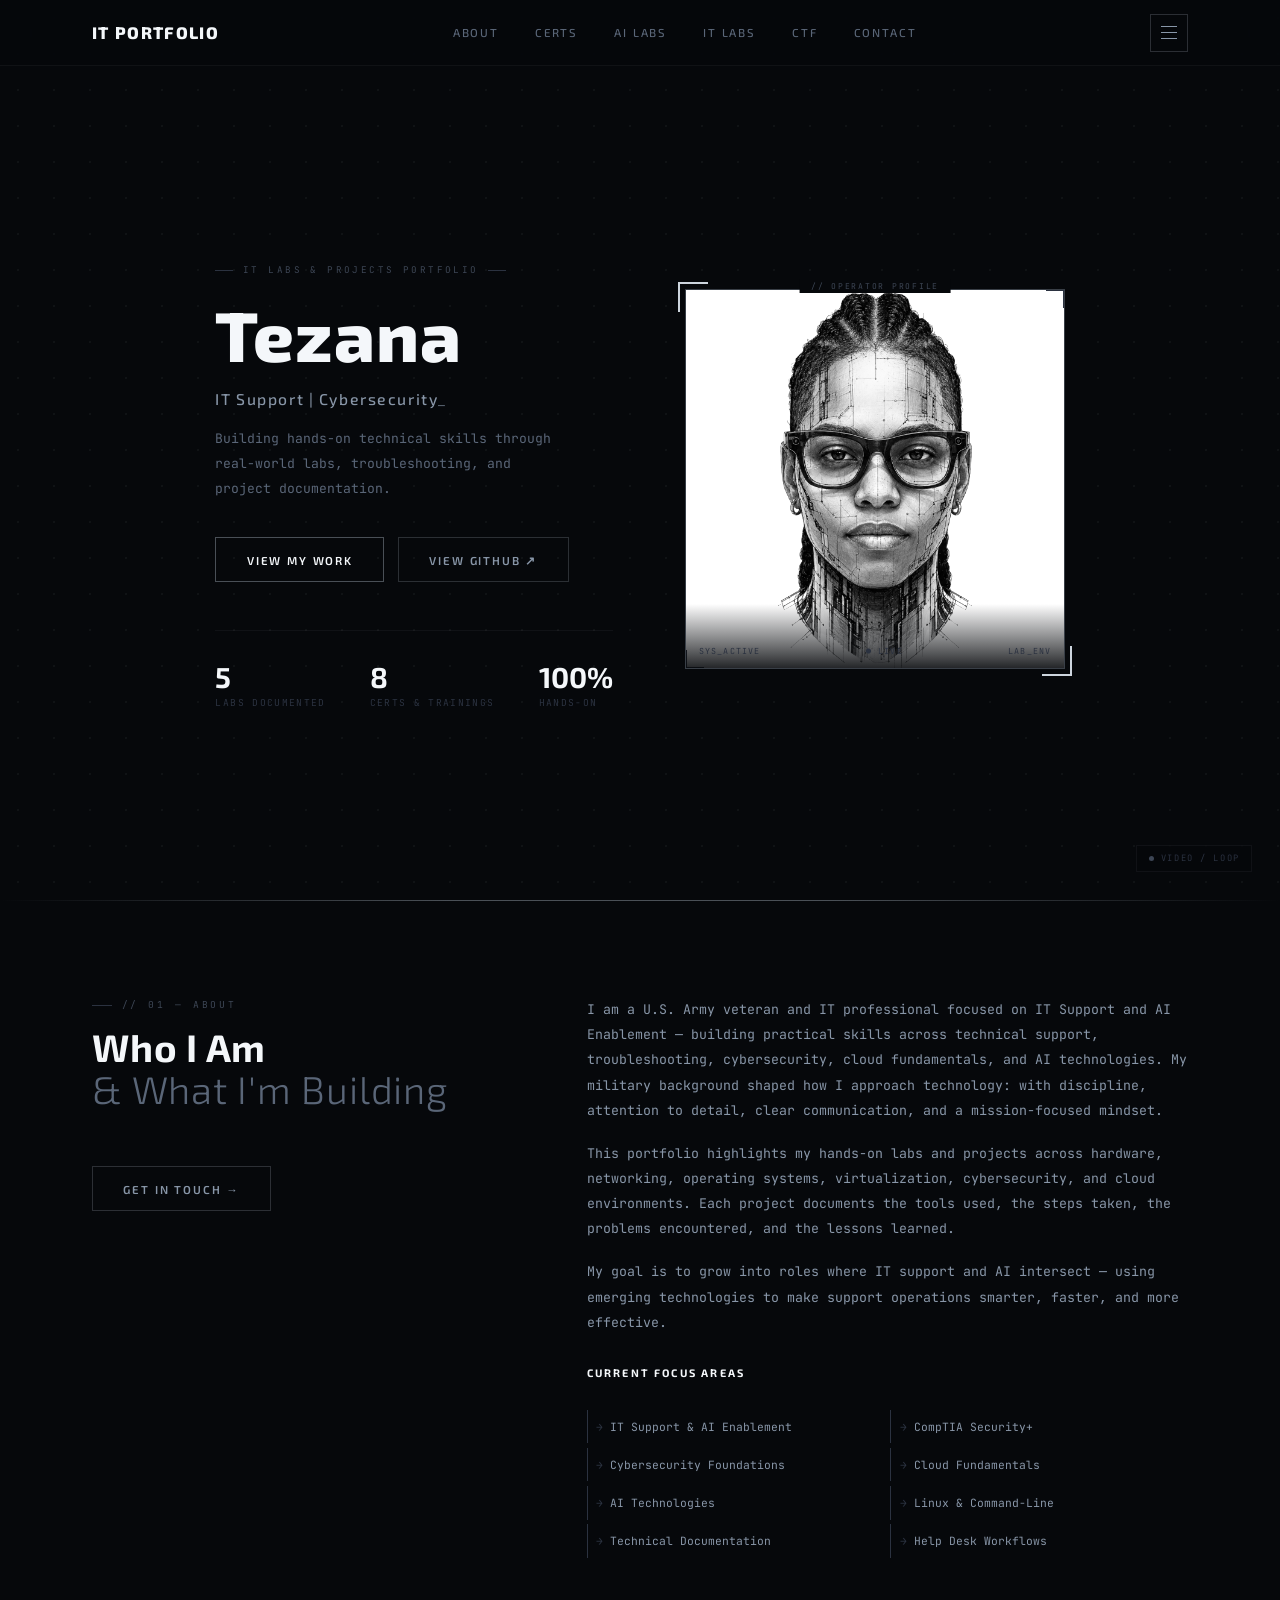
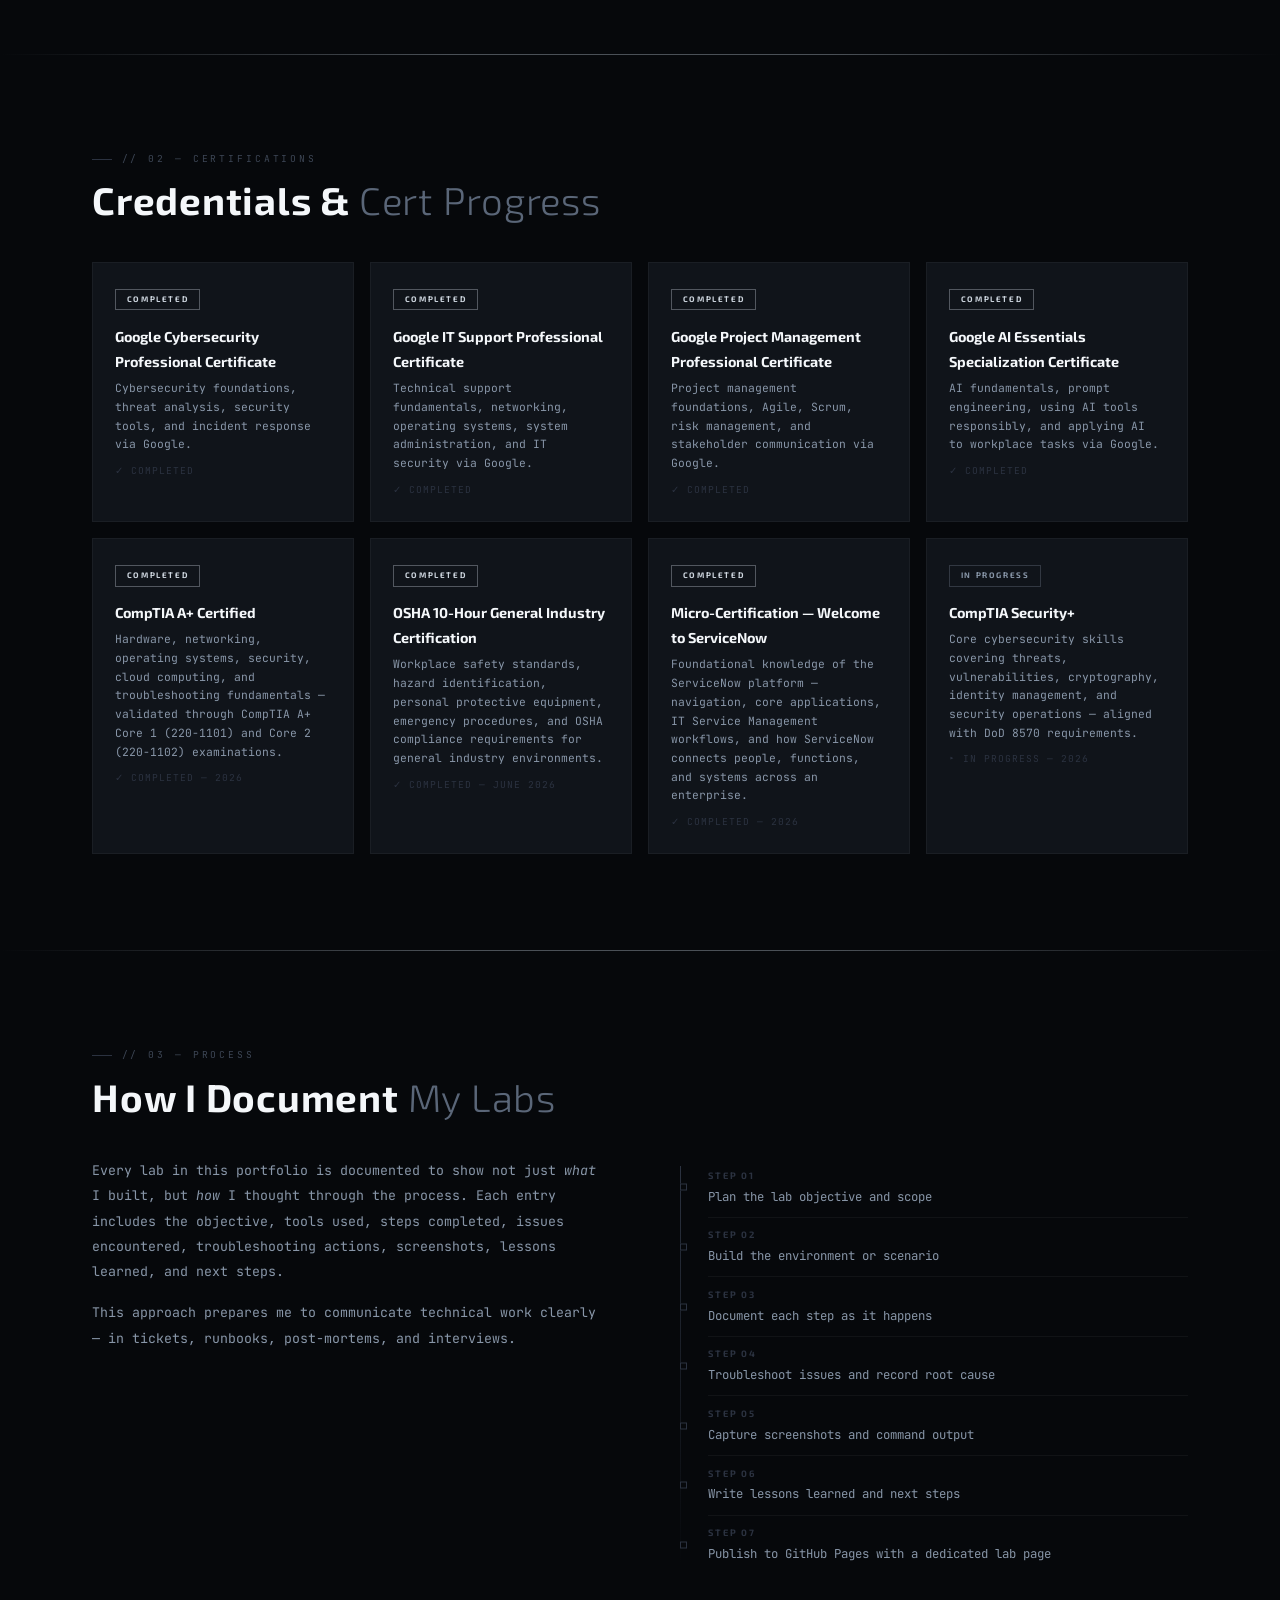
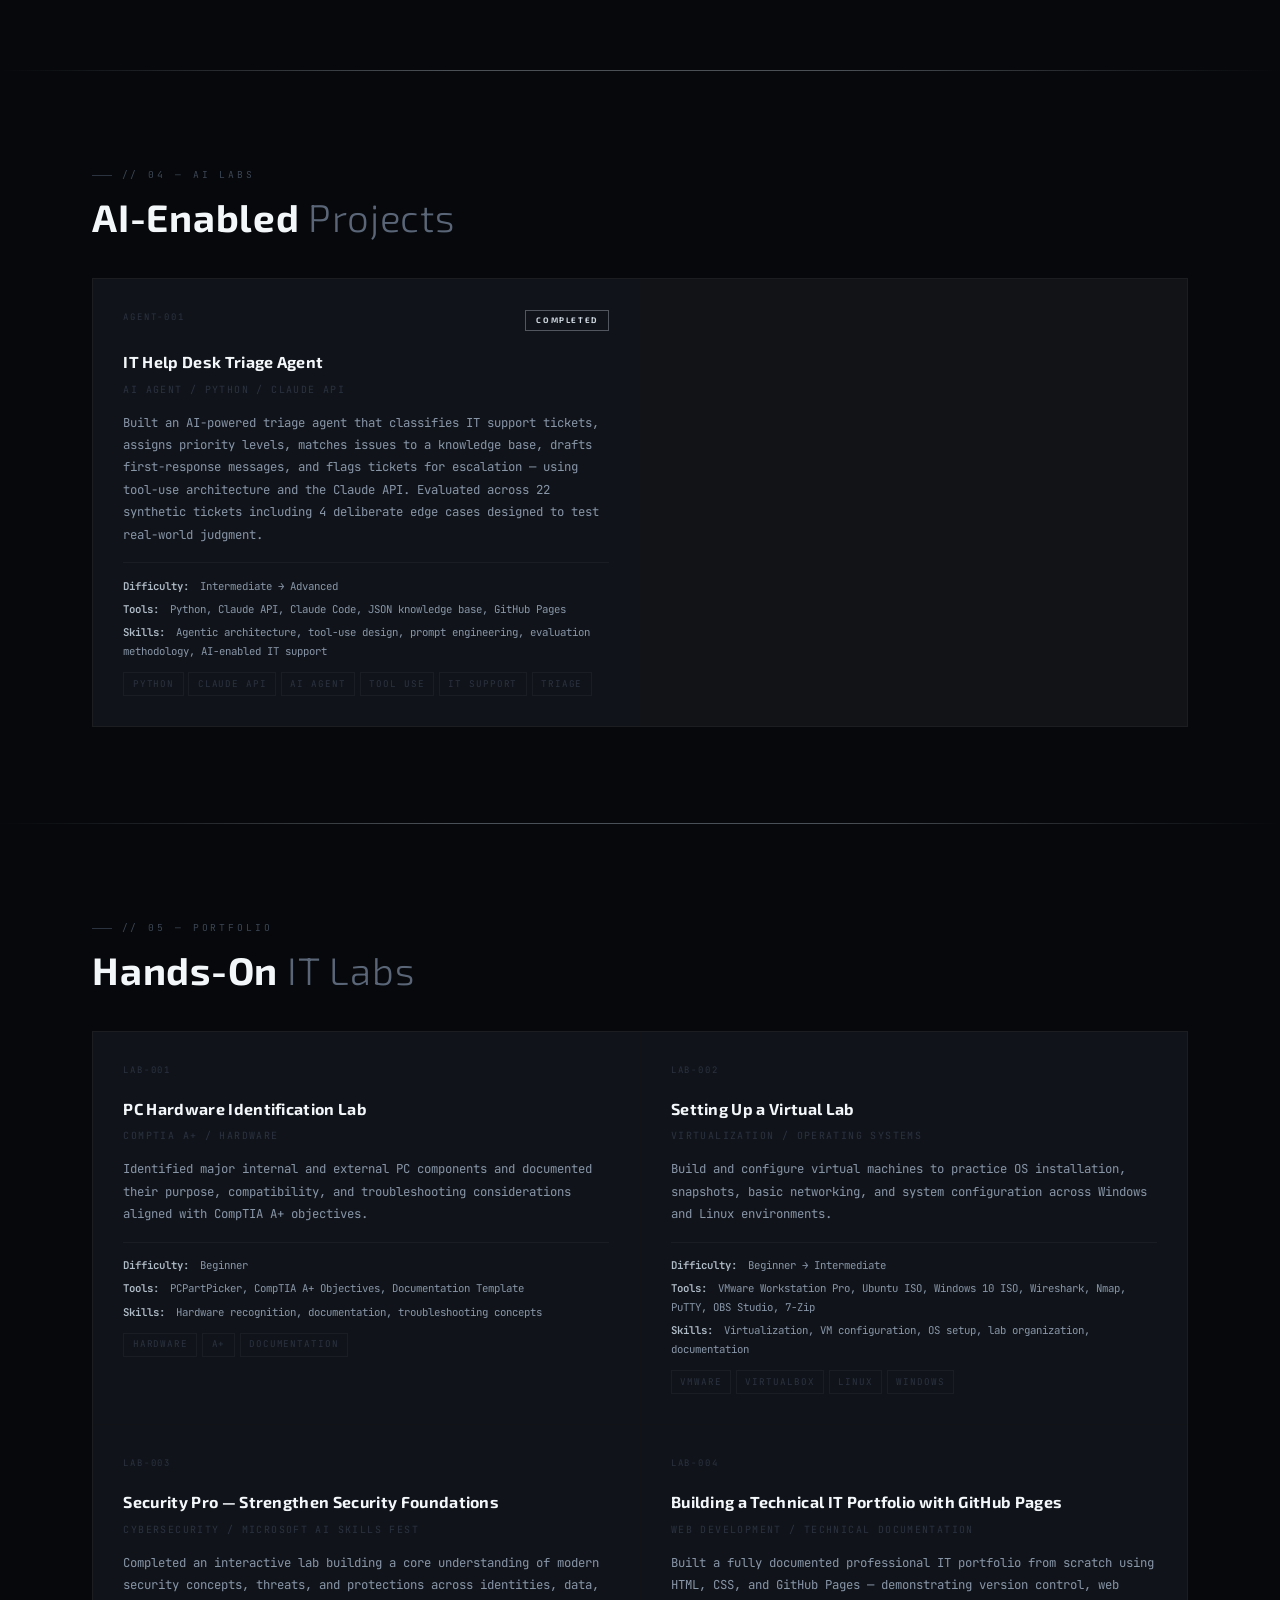
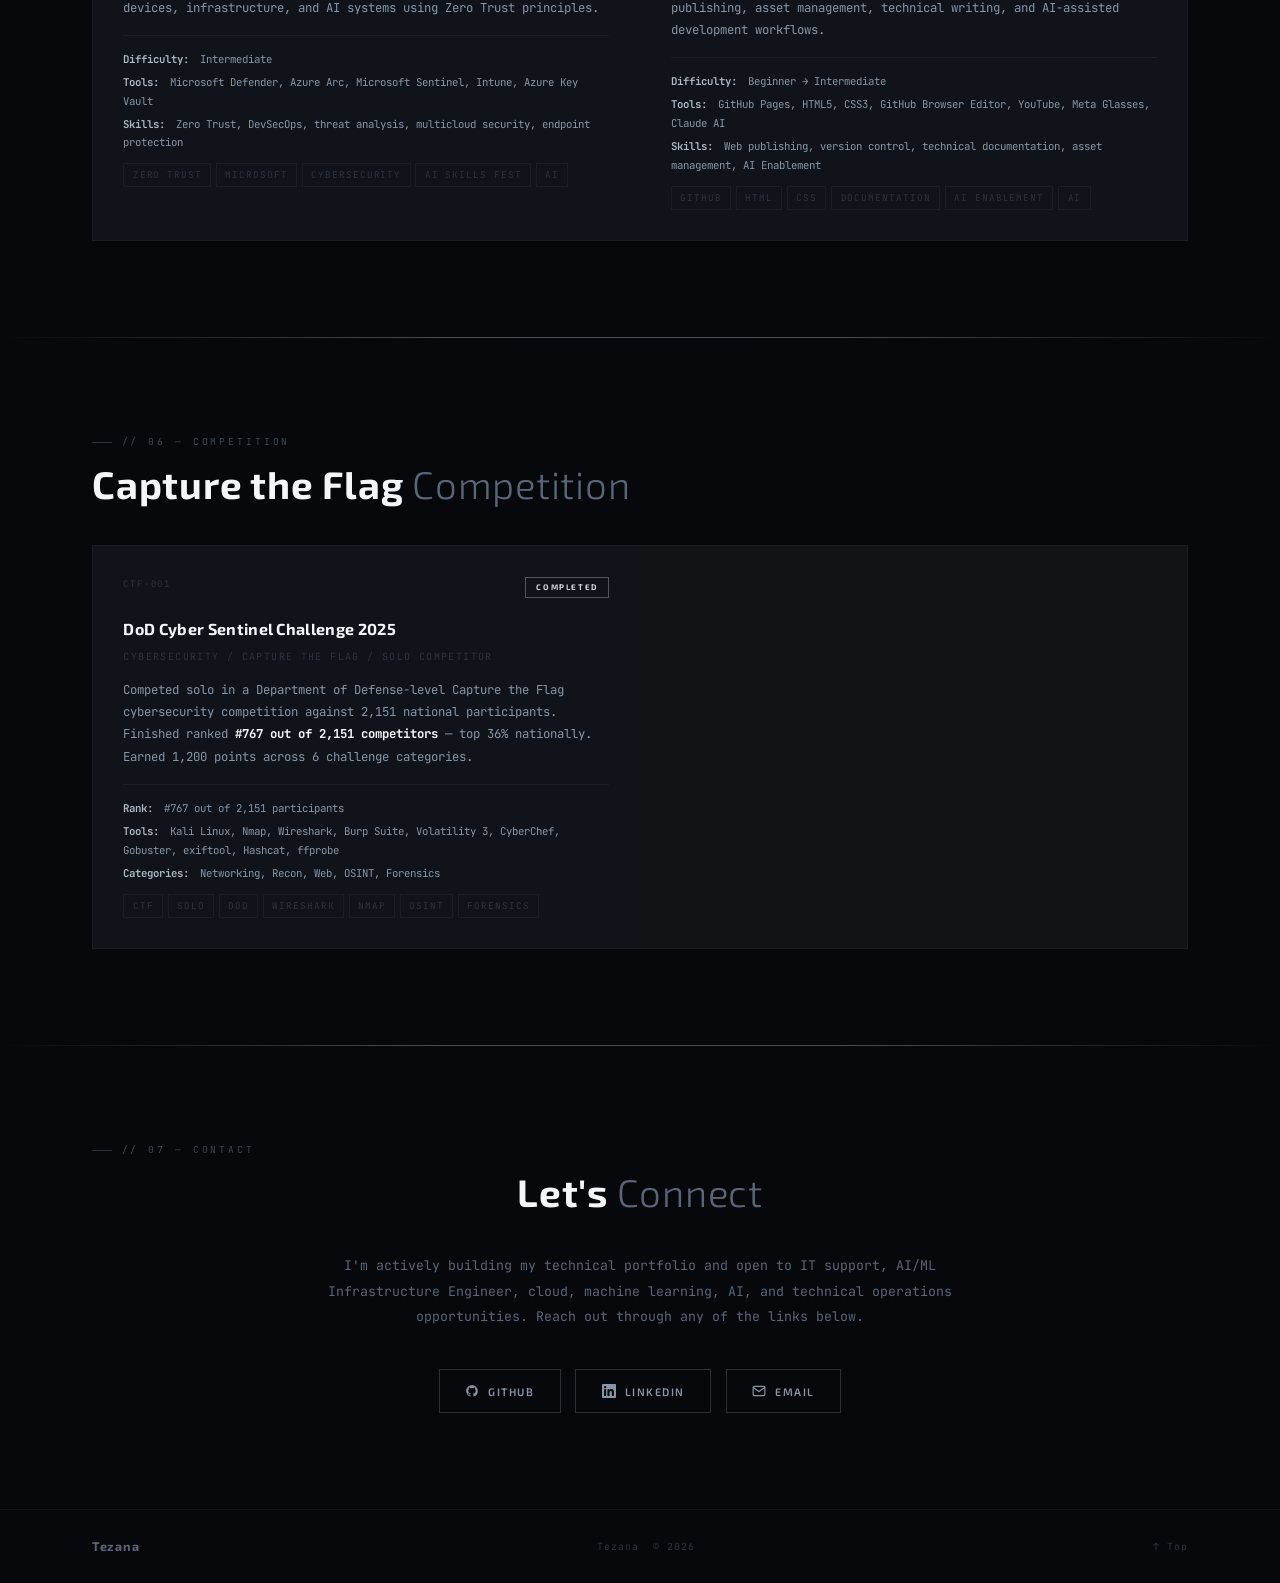
==== commit 877ed8b1: "Update training certifications and counts in index.html" ====
--- a/index.html
+++ b/index.html
@@ -224,7 +224,7 @@
         </div>
         <div class="hstats">
           <div><div class="hs-n" data-count="5">5</div><div class="hs-l">Labs Documented</div></div>
-          <div><div class="hs-n" data-count="7">7</div><div class="hs-l">Certs &amp; Trainings</div></div>
+          <div><div class="hs-n" data-count="8">8</div><div class="hs-l">Certs &amp; Trainings</div></div>
           <div><div class="hs-n" data-count="100" data-sfx="%">100%</div><div class="hs-l">Hands-On</div></div>
         </div>
       </div>
@@ -327,6 +327,13 @@
         <div class="cc-name">OSHA 10-Hour General Industry Certification</div>
         <div class="cc-focus">Workplace safety standards, hazard identification, personal protective equipment, emergency procedures, and OSHA compliance requirements for general industry environments.</div>
         <div class="cc-date">✓ Completed — June 2026</div>
+      </div>
+
+      <div class="cc reveal">
+        <span class="badge b-done">Completed</span>
+        <div class="cc-name">Micro-Certification — Welcome to ServiceNow</div>
+        <div class="cc-focus">Foundational knowledge of the ServiceNow platform — navigation, core applications, IT Service Management workflows, and how ServiceNow connects people, functions, and systems across an enterprise.</div>
+        <div class="cc-date">✓ Completed — 2026</div>
       </div>
 
       <div class="cc reveal">
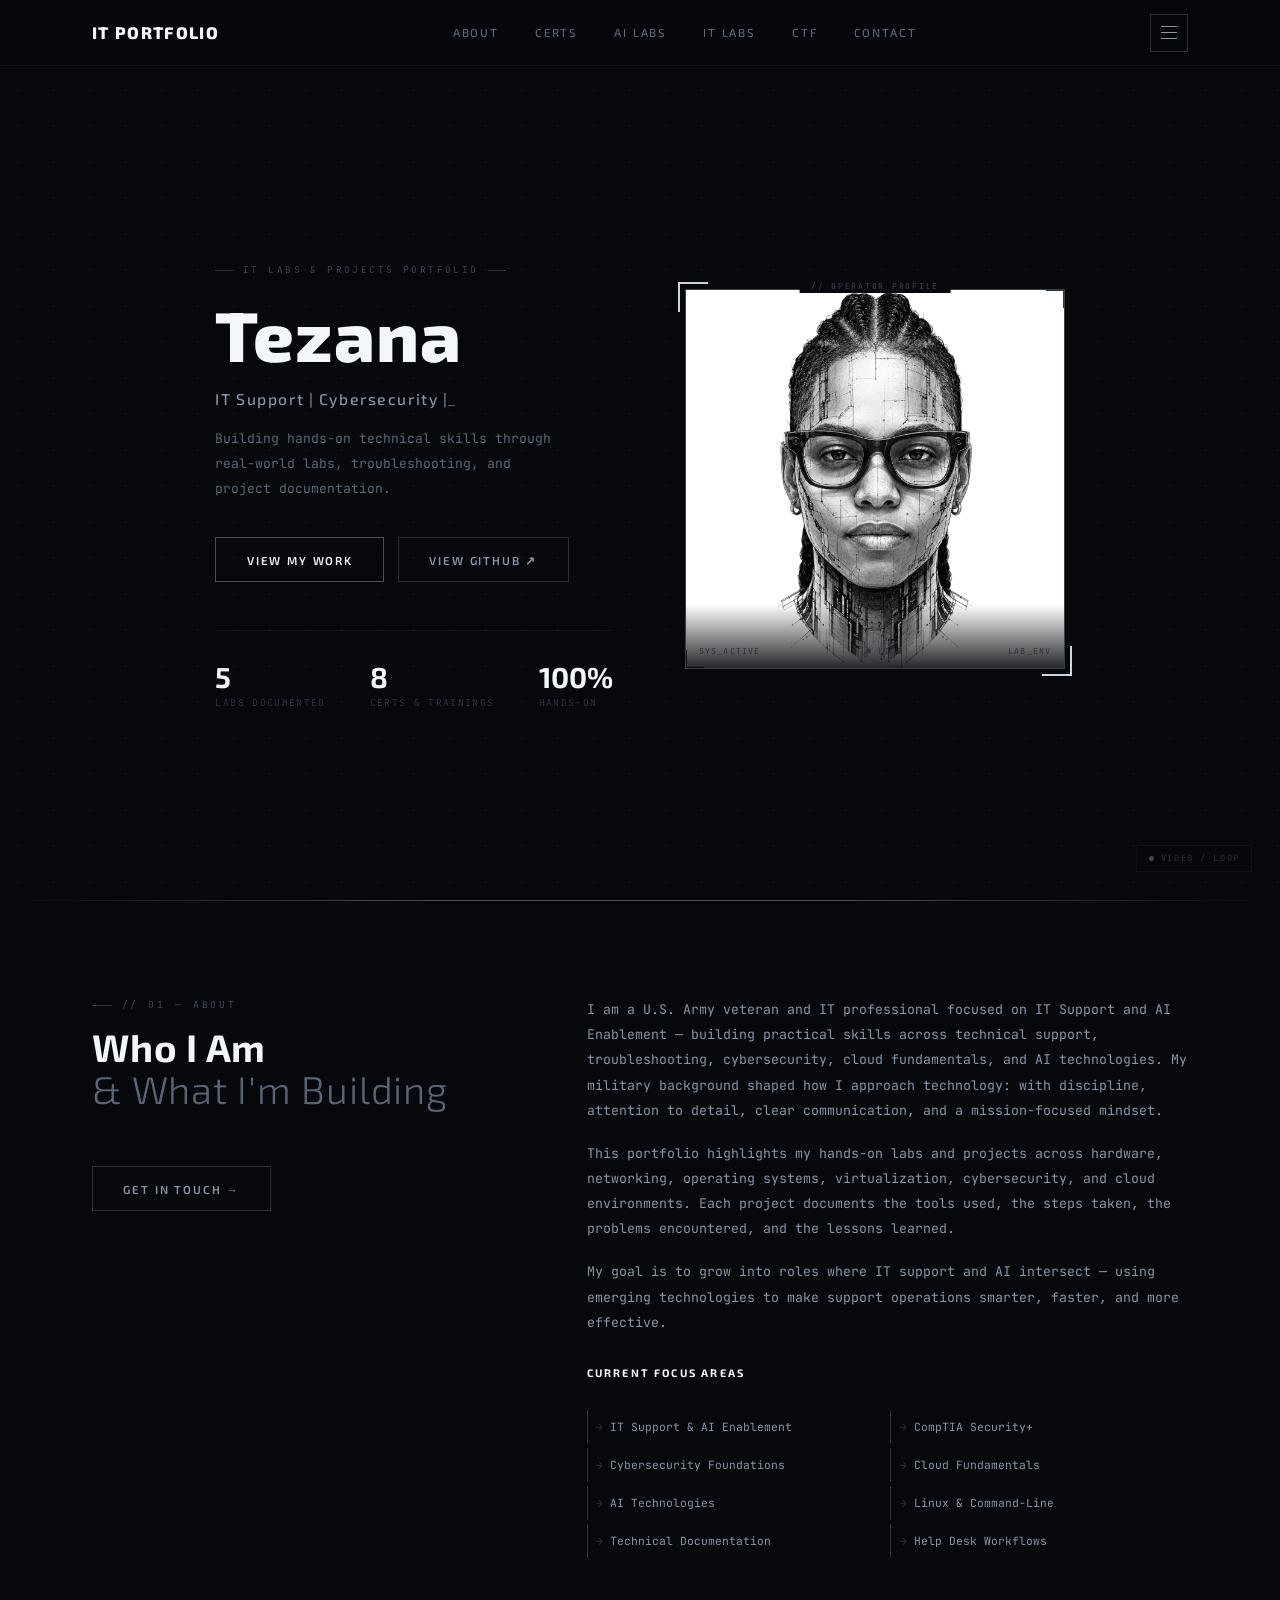
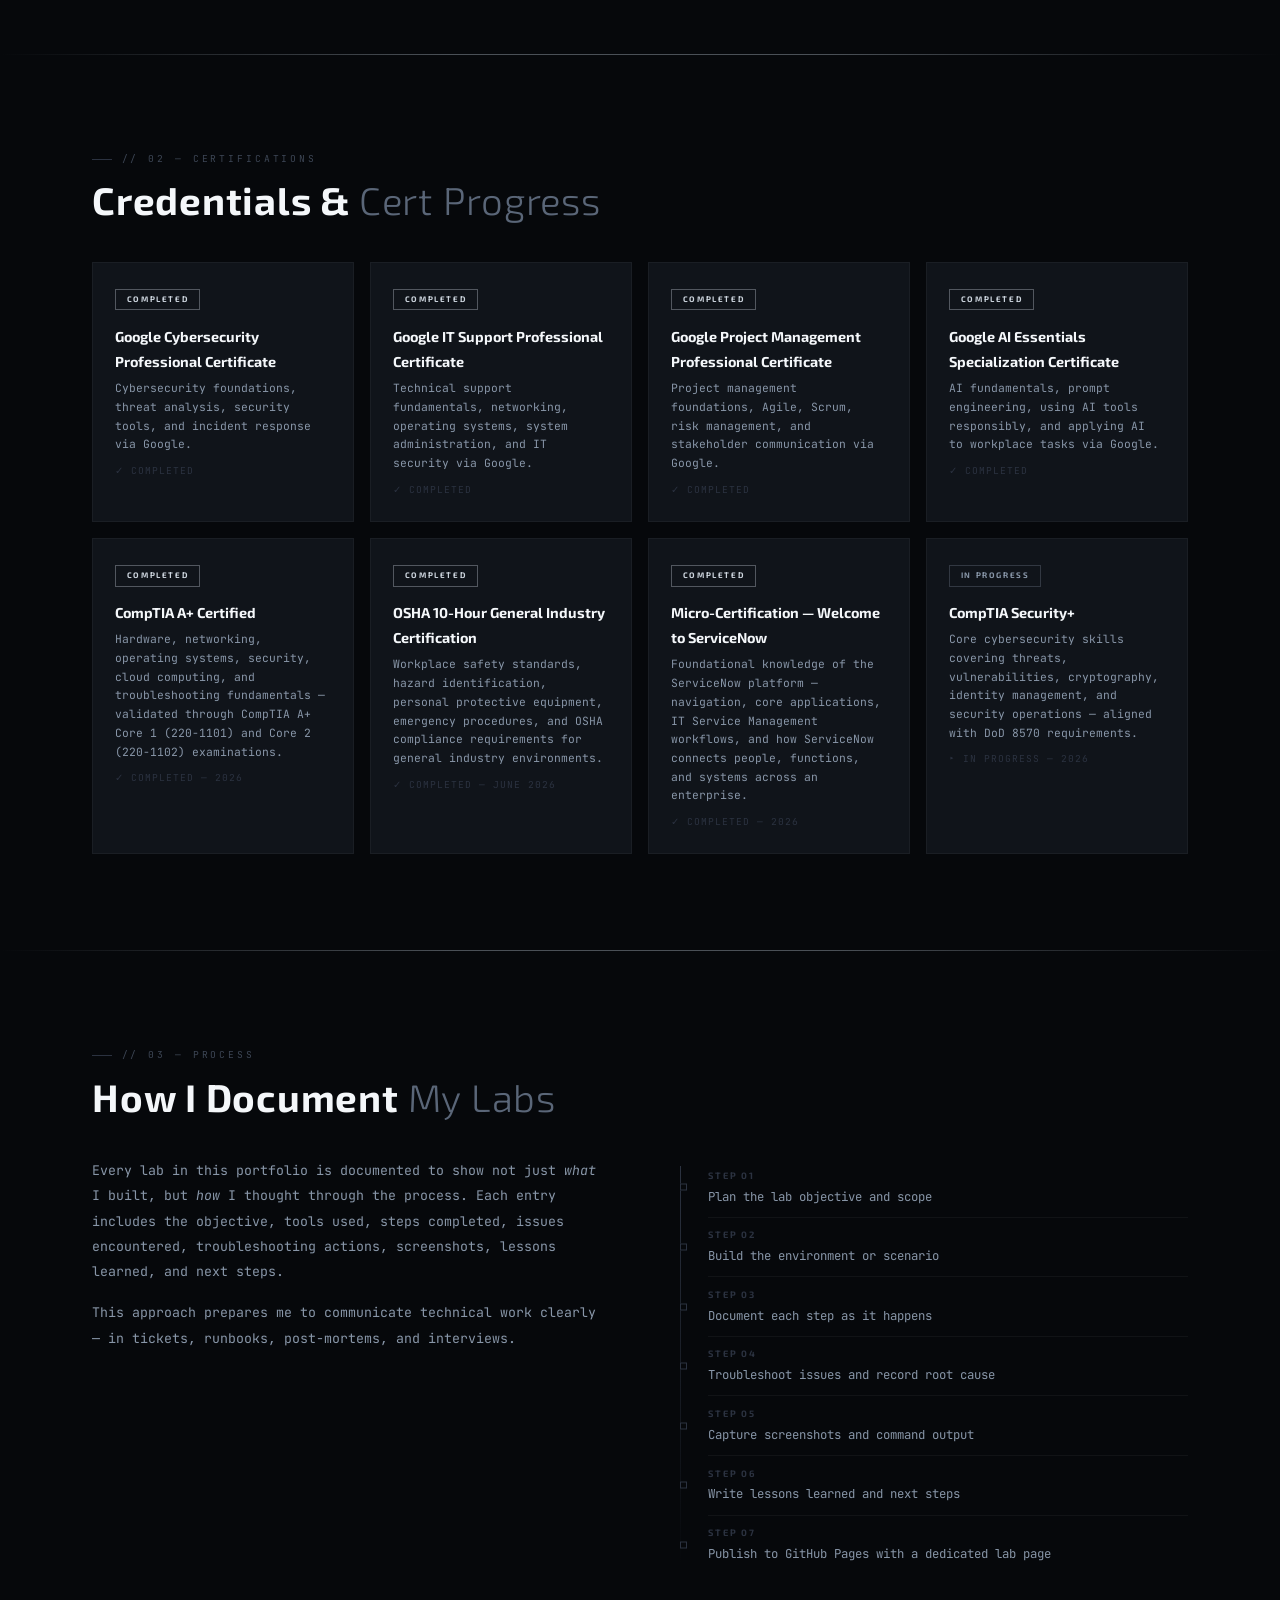
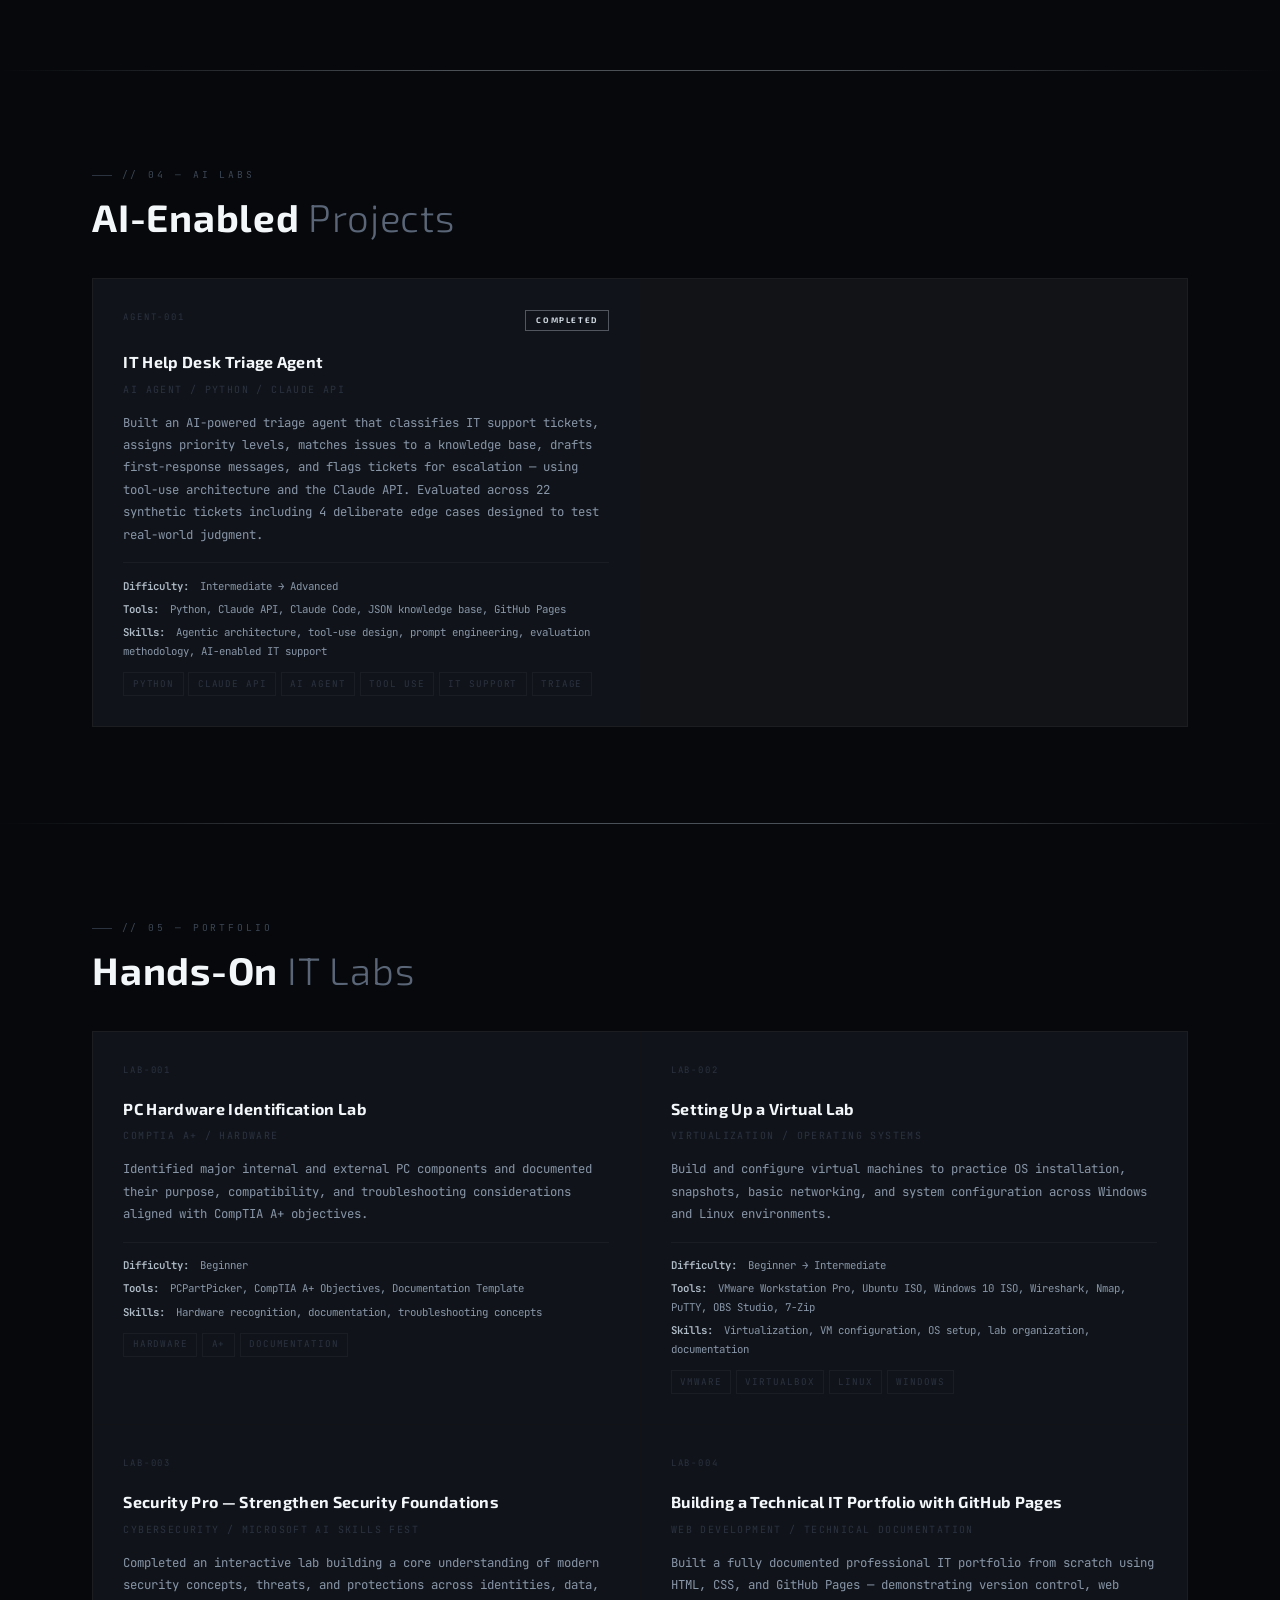
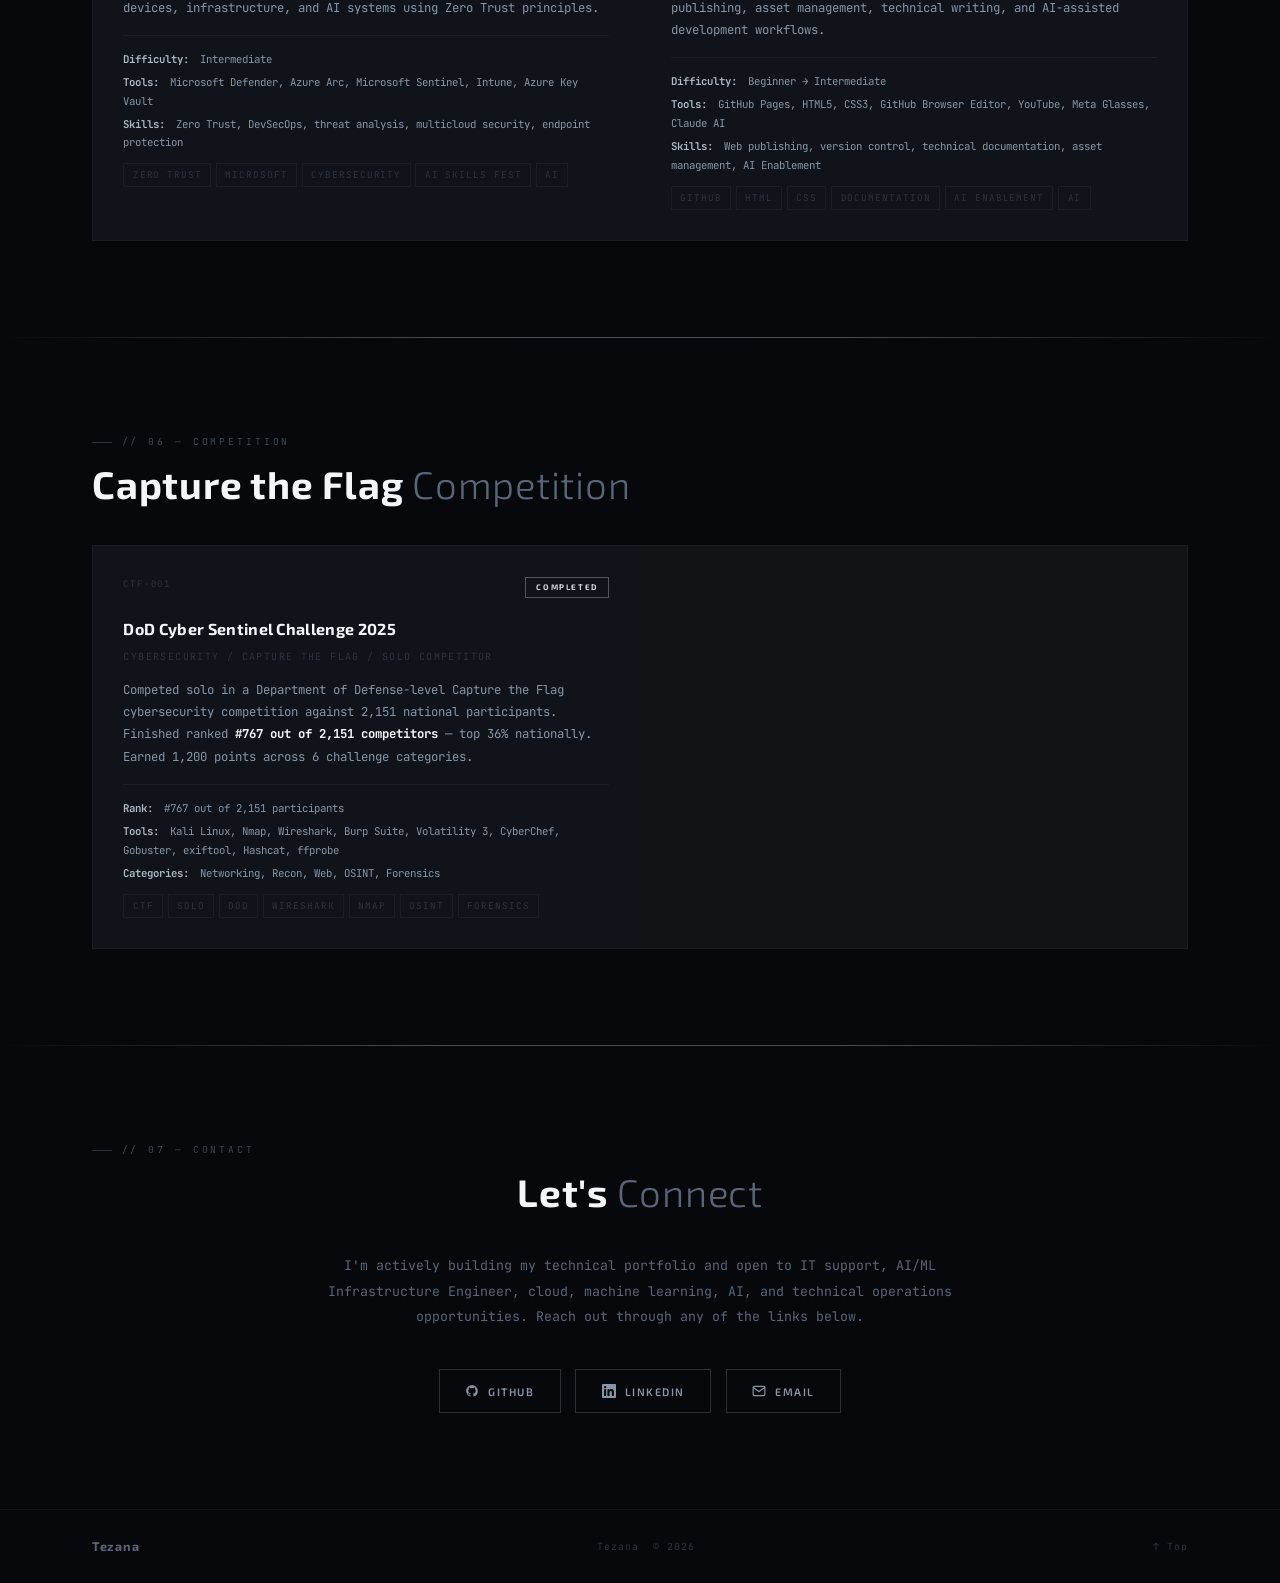
==== commit b5e4cf5b: "Update link to lab-agent-001.html in index.html" ====
--- a/index.html
+++ b/index.html
@@ -383,7 +383,7 @@
     <h2 class="sec-title">AI-Enabled <span>Projects</span></h2>
     <div class="labs-grid">
 
-      <a href="agent-001.html" class="lc reveal">
+      <a href="lab-agent-001.html" class="lc reveal">
         <div class="lc-row1">
           <span class="lc-num">AGENT-001</span>
           <span class="badge b-done">Completed</span>
